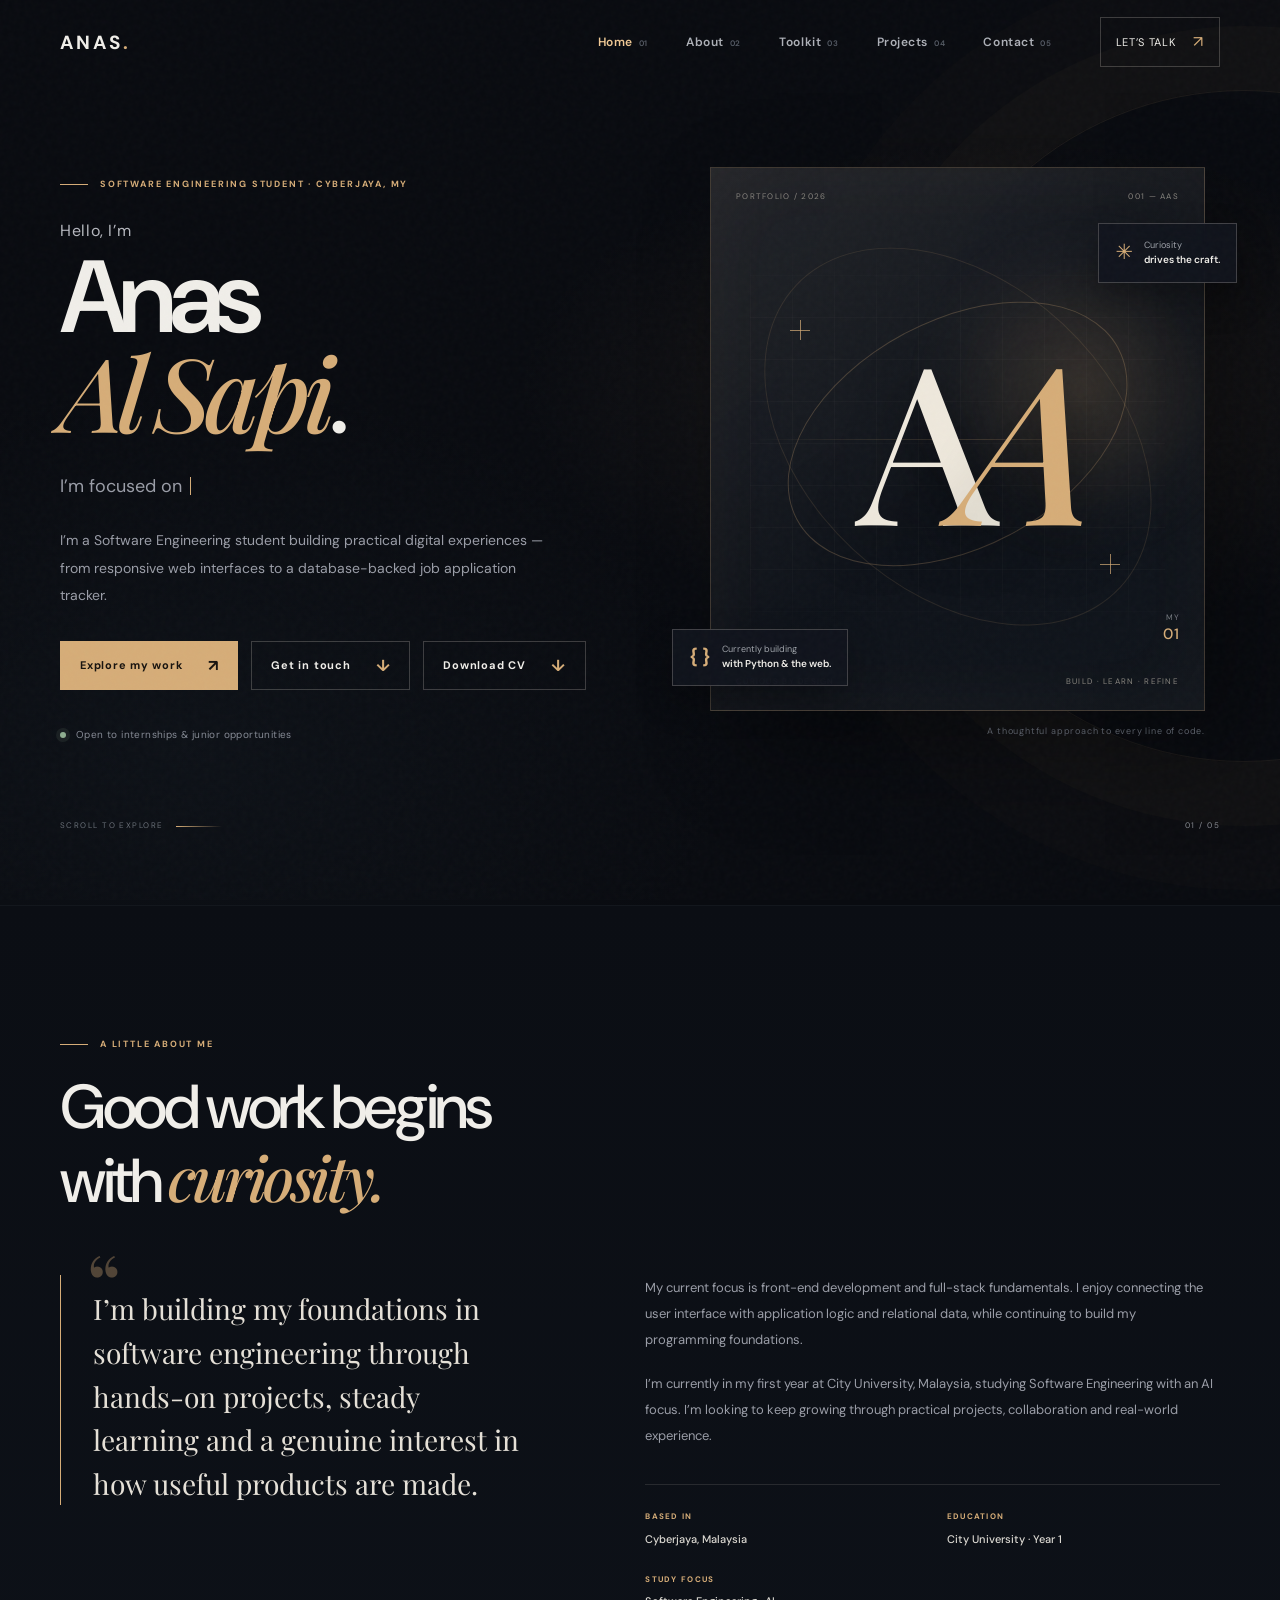
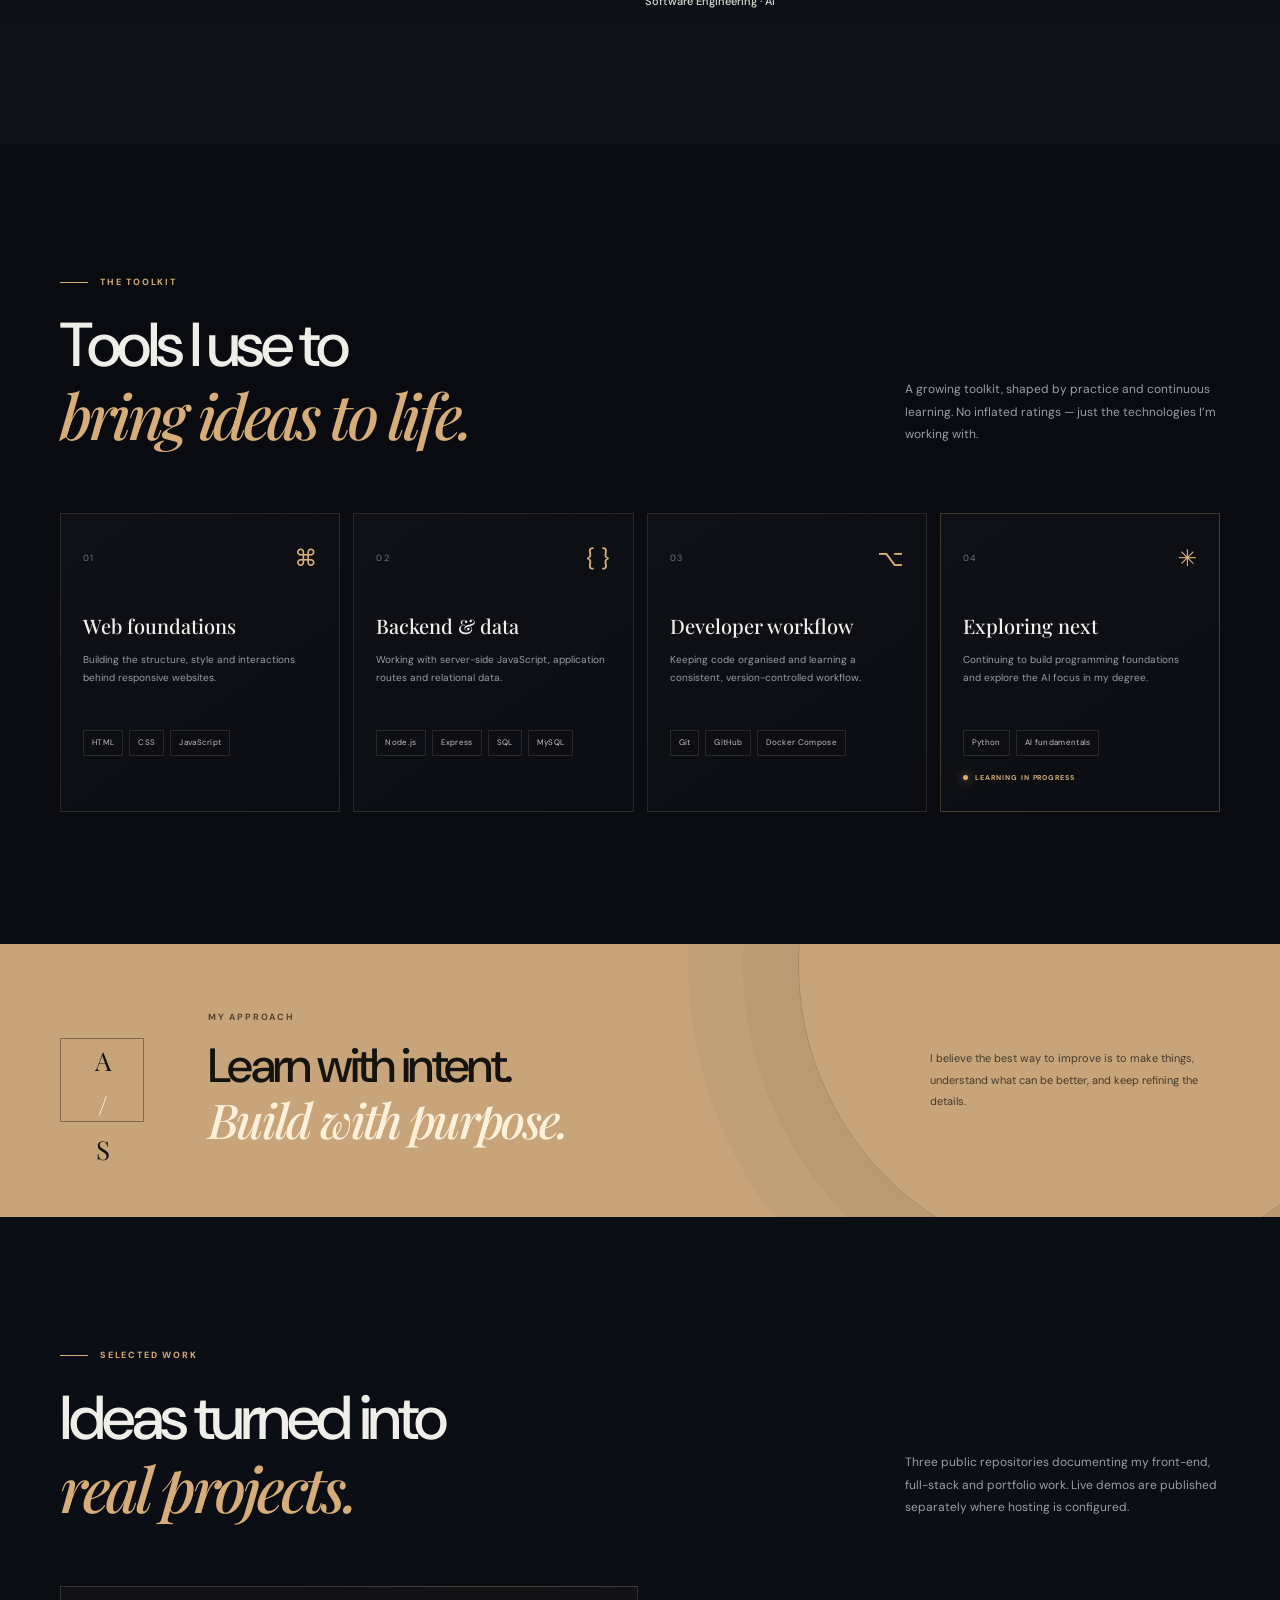
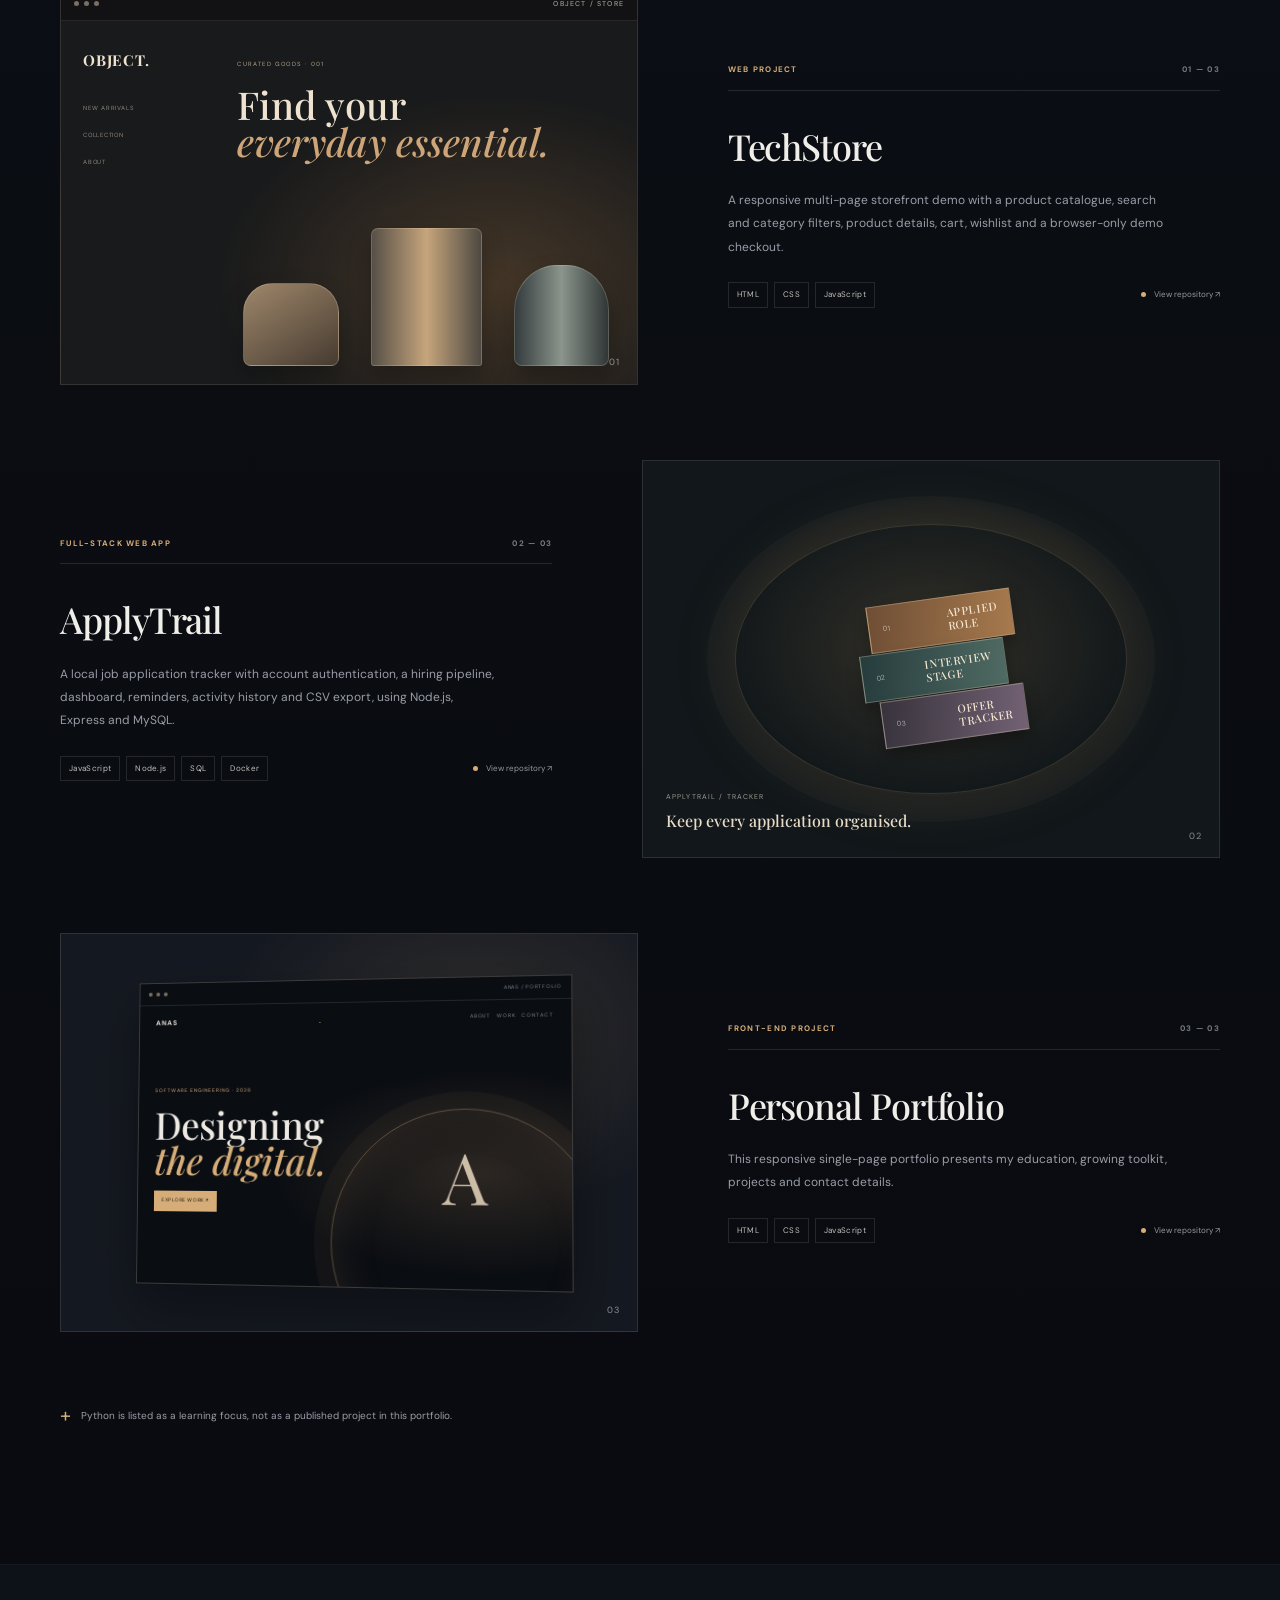
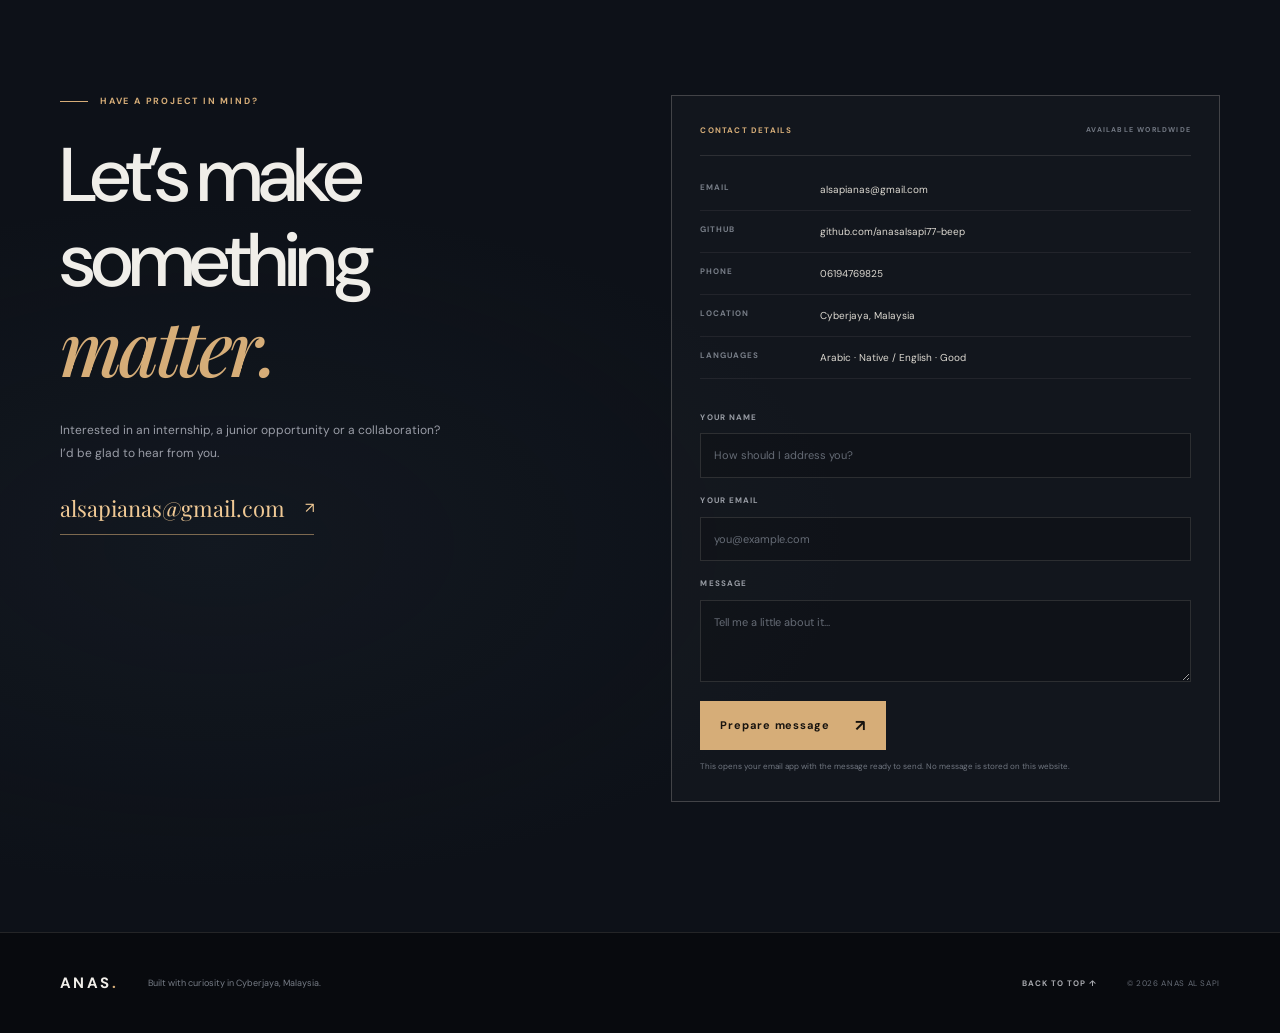
==== index.html @ b3bb49d8 "Move portfolio to root, add CV and link published projects" ====
<!DOCTYPE html>
<html lang="en">
<head>
  <meta charset="UTF-8">
  <meta name="viewport" content="width=device-width, initial-scale=1.0">
  <meta name="theme-color" content="#090b10">
  <meta name="description" content="Anas Al Sapi — Software Engineering student in Malaysia, building responsive web interfaces and full-stack practice projects.">
  <meta property="og:title" content="Anas Al Sapi — Software Engineering Student">
  <meta property="og:description" content="A practical portfolio of web and full-stack projects by Anas Al Sapi.">
  <meta property="og:type" content="website">
  <title>Anas Al Sapi — Software Engineering Student</title>
  <link rel="icon" type="image/svg+xml" href="assets/favicon.svg">
  <link rel="preconnect" href="https://fonts.googleapis.com">
  <link rel="preconnect" href="https://fonts.gstatic.com" crossorigin>
  <link href="https://fonts.googleapis.com/css2?family=DM+Sans:wght@400;500;600;700&family=Playfair+Display:ital,wght@0,500;0,600;0,700;1,500;1,600&display=swap" rel="stylesheet">
  <link rel="stylesheet" href="style.css">
  <link rel="stylesheet" href="responsive.css">
  <link rel="stylesheet" href="animations.css">
  <script src="main.js" defer></script>
</head>
<body>
  <a class="skip-link" href="#main">Skip to content</a>
  <div class="noise" aria-hidden="true"></div>
  <div class="scroll-progress" id="scroll-progress" aria-hidden="true"></div>

  <header class="site-header" id="header">
    <nav class="nav container" aria-label="Main navigation">
      <a class="brand" href="#home" aria-label="Anas Al Sapi home">ANAS<span>.</span></a>
      <button class="menu-toggle" id="menu-toggle" type="button" aria-label="Open navigation" aria-expanded="false" aria-controls="nav-menu">
        <span></span><span></span>
      </button>
      <div class="nav-menu" id="nav-menu">
        <a class="nav-link active" href="#home">Home <small>01</small></a>
        <a class="nav-link" href="#about">About <small>02</small></a>
        <a class="nav-link" href="#skills">Toolkit <small>03</small></a>
        <a class="nav-link" href="#projects">Projects <small>04</small></a>
        <a class="nav-link" href="#contact">Contact <small>05</small></a>
        <a class="nav-contact" href="mailto:alsapianas@gmail.com">Let’s talk <span aria-hidden="true">↗</span></a>
      </div>
    </nav>
  </header>

  <main id="main">
    <section class="hero section-shell" id="home">
      <div class="container hero-grid">
        <div class="hero-copy" data-reveal>
          <p class="eyebrow"><span class="eyebrow-line"></span> SOFTWARE ENGINEERING STUDENT · CYBERJAYA, MY</p>
          <p class="hero-intro">Hello, I’m</p>
          <h1>Anas<br><span class="name-accent">Al Sapi<span class="name-period">.</span></span></h1>
          <div class="hero-role"><span class="role-prefix">I’m focused on</span> <span id="typing-text">web development</span><span class="typing-caret" aria-hidden="true"></span></div>
          <p class="hero-description">I’m a Software Engineering student building practical digital experiences — from responsive web interfaces to a database-backed job application tracker.</p>
          <div class="hero-actions">
            <a class="button button-primary" href="#projects">Explore my work <span aria-hidden="true">↗</span></a>
            <a class="button button-quiet" href="#contact">Get in touch <span aria-hidden="true">↓</span></a>
            <a class="button button-quiet" href="Anas_Al_Sapi_CV.pdf" download>Download CV <span aria-hidden="true">↓</span></a>
          </div>
          <div class="hero-meta">
            <span class="meta-dot"></span>
            <span>Open to internships & junior opportunities</span>
          </div>
        </div>

        <div class="hero-art-wrap" data-reveal data-delay="150">
          <div class="hero-art" aria-label="Abstract monogram artwork representing Anas Al Sapi">
            <div class="art-topline"><span>PORTFOLIO / 2026</span><span>001 — AAS</span></div>
            <div class="art-grid" aria-hidden="true"></div>
            <div class="orbit orbit-one" aria-hidden="true"></div>
            <div class="orbit orbit-two" aria-hidden="true"></div>
            <div class="art-monogram">A<span>A</span></div>
            <div class="art-crosshair crosshair-one" aria-hidden="true"></div>
            <div class="art-crosshair crosshair-two" aria-hidden="true"></div>
            <div class="art-bottomline"><span>CURIOUS BY DESIGN</span><span>BUILD · LEARN · REFINE</span></div>
            <div class="art-index">MY<br><b>01</b></div>
          </div>
          <div class="floating-note note-top"><span class="note-symbol">✳</span><span>Curiosity<br><b>drives the craft.</b></span></div>
          <div class="floating-note note-bottom"><span class="note-code">{ }</span><span>Currently building<br><b>with Python & the web.</b></span></div>
          <p class="art-caption">A thoughtful approach to every line of code.</p>
        </div>
      </div>
      <div class="hero-bottom container"><span>SCROLL TO EXPLORE</span><span class="scroll-line"></span><span>01 / 05</span></div>
    </section>

    <section class="about section-shell" id="about">
      <div class="container section-container">
        <div class="section-heading" data-reveal>
          <p class="eyebrow"><span class="eyebrow-line"></span> A LITTLE ABOUT ME</p>
          <h2>Good work begins<br>with <em>curiosity.</em></h2>
        </div>
        <div class="about-grid">
          <div class="about-lead" data-reveal>
            <span class="large-quote" aria-hidden="true">“</span>
            <p>I’m building my foundations in software engineering through hands-on projects, steady learning and a genuine interest in how useful products are made.</p>
          </div>
          <div class="about-details" data-reveal data-delay="100">
            <p class="body-copy">My current focus is front-end development and full-stack fundamentals. I enjoy connecting the user interface with application logic and relational data, while continuing to build my programming foundations.</p>
            <p class="body-copy">I’m currently in my first year at City University, Malaysia, studying Software Engineering with an AI focus. I’m looking to keep growing through practical projects, collaboration and real-world experience.</p>
            <div class="about-facts">
              <div class="fact"><span class="fact-label">BASED IN</span><strong>Cyberjaya, Malaysia</strong></div>
              <div class="fact"><span class="fact-label">EDUCATION</span><strong>City University · Year 1</strong></div>
              <div class="fact"><span class="fact-label">STUDY FOCUS</span><strong>Software Engineering · AI</strong></div>
            </div>
          </div>
        </div>
      </div>
    </section>

    <section class="toolkit section-shell" id="skills">
      <div class="container section-container">
        <div class="section-heading heading-row" data-reveal>
          <div>
            <p class="eyebrow"><span class="eyebrow-line"></span> THE TOOLKIT</p>
            <h2>Tools I use to<br><em>bring ideas to life.</em></h2>
          </div>
          <p class="heading-aside">A growing toolkit, shaped by practice and continuous learning. No inflated ratings — just the technologies I’m working with.</p>
        </div>
        <div class="toolkit-grid">
          <article class="tool-card" data-reveal>
            <div class="tool-card-head"><span class="tool-number">01</span><span class="tool-icon">⌘</span></div>
            <h3>Web foundations</h3>
            <p>Building the structure, style and interactions behind responsive websites.</p>
            <div class="tag-list"><span>HTML</span><span>CSS</span><span>JavaScript</span></div>
          </article>
          <article class="tool-card" data-reveal data-delay="80">
            <div class="tool-card-head"><span class="tool-number">02</span><span class="tool-icon">{ }</span></div>
            <h3>Backend &amp; data</h3>
            <p>Working with server-side JavaScript, application routes and relational data.</p>
            <div class="tag-list"><span>Node.js</span><span>Express</span><span>SQL</span><span>MySQL</span></div>
          </article>
          <article class="tool-card" data-reveal data-delay="160">
            <div class="tool-card-head"><span class="tool-number">03</span><span class="tool-icon">⌥</span></div>
            <h3>Developer workflow</h3>
            <p>Keeping code organised and learning a consistent, version-controlled workflow.</p>
            <div class="tag-list"><span>Git</span><span>GitHub</span><span>Docker Compose</span></div>
          </article>
          <article class="tool-card tool-card-highlight" data-reveal data-delay="240">
            <div class="tool-card-head"><span class="tool-number">04</span><span class="tool-icon">✳</span></div>
            <h3>Exploring next</h3>
            <p>Continuing to build programming foundations and explore the AI focus in my degree.</p>
            <div class="tag-list"><span>Python</span><span>AI fundamentals</span></div>
            <span class="learning-label"><i></i> LEARNING IN PROGRESS</span>
          </article>
        </div>
      </div>
    </section>

    <section class="approach section-shell">
      <div class="container approach-inner" data-reveal>
        <div class="approach-mark">A<span>/</span>S</div>
        <div class="approach-copy">
          <p class="eyebrow">MY APPROACH</p>
          <h2>Learn with intent.<br><em>Build with purpose.</em></h2>
        </div>
        <p class="approach-note">I believe the best way to improve is to make things, understand what can be better, and keep refining the details.</p>
      </div>
    </section>

    <section class="projects section-shell" id="projects">
      <div class="container section-container">
        <div class="section-heading heading-row" data-reveal>
          <div>
            <p class="eyebrow"><span class="eyebrow-line"></span> SELECTED WORK</p>
            <h2>Ideas turned into<br><em>real projects.</em></h2>
          </div>
          <p class="heading-aside">Three public repositories documenting my front-end, full-stack and portfolio work. Live demos are published separately where hosting is configured.</p>
        </div>

        <div class="projects-list">
          <article class="project-card" data-reveal>
            <div class="project-visual visual-store">
              <div class="visual-window-bar"><span></span><span></span><span></span><b>OBJECT / STORE</b></div>
              <div class="store-layout">
                <div class="store-side"><b>OBJECT.</b><span>NEW ARRIVALS</span><span>COLLECTION</span><span>ABOUT</span></div>
                <div class="store-main"><small>CURATED GOODS · 001</small><strong>Find your<br><i>everyday essential.</i></strong><div class="store-products"><span class="product-shape shape-one"></span><span class="product-shape shape-two"></span><span class="product-shape shape-three"></span></div></div>
              </div>
              <span class="visual-index">01</span>
            </div>
            <div class="project-info">
              <div class="project-topline"><span>WEB PROJECT</span><span>01 — 03</span></div>
              <h3>TechStore</h3>
              <p>A responsive multi-page storefront demo with a product catalogue, search and category filters, product details, cart, wishlist and a browser-only demo checkout.</p>
              <div class="project-bottom"><div class="tag-list"><span>HTML</span><span>CSS</span><span>JavaScript</span></div><a class="project-status" href="https://github.com/anasalsapi77-beep/TechStore" target="_blank" rel="noopener noreferrer"><i></i> View repository ↗</a></div>
            </div>
          </article>

          <article class="project-card project-reverse" data-reveal>
            <div class="project-visual visual-library">
              <div class="library-glow"></div>
              <div class="book-stack"><div class="book book-one"><span>01</span><b>APPLIED<br>ROLE</b></div><div class="book book-two"><span>02</span><b>INTERVIEW<br>STAGE</b></div><div class="book book-three"><span>03</span><b>OFFER<br>TRACKER</b></div></div>
              <div class="library-caption"><span>APPLYTRAIL / TRACKER</span><b>Keep every application organised.</b></div>
              <span class="visual-index">02</span>
            </div>
            <div class="project-info">
              <div class="project-topline"><span>FULL-STACK WEB APP</span><span>02 — 03</span></div>
              <h3>ApplyTrail</h3>
              <p>A local job application tracker with account authentication, a hiring pipeline, dashboard, reminders, activity history and CSV export, using Node.js, Express and MySQL.</p>
              <div class="project-bottom"><div class="tag-list"><span>JavaScript</span><span>Node.js</span><span>SQL</span><span>Docker</span></div><a class="project-status" href="https://github.com/anasalsapi77-beep/ApplyTrail-Complete" target="_blank" rel="noopener noreferrer"><i></i> View repository ↗</a></div>
            </div>
          </article>

          <article class="project-card" data-reveal>
            <div class="project-visual visual-portfolio">
              <div class="portfolio-browser"><div class="browser-head"><span></span><span></span><span></span><small>ANAS / PORTFOLIO</small></div><div class="browser-content"><div class="browser-menu">ANAS<span>.</span><i>ABOUT&nbsp;&nbsp; WORK&nbsp;&nbsp; CONTACT</i></div><div class="browser-hero"><small>SOFTWARE ENGINEERING · 2026</small><b>Designing<br><em>the digital.</em></b><span class="browser-button">EXPLORE WORK ↗</span></div><div class="browser-orb">A<span>.</span></div></div></div>
              <span class="visual-index">03</span>
            </div>
            <div class="project-info">
              <div class="project-topline"><span>FRONT-END PROJECT</span><span>03 — 03</span></div>
              <h3>Personal Portfolio</h3>
              <p>This responsive single-page portfolio presents my education, growing toolkit, projects and contact details.</p>
              <div class="project-bottom"><div class="tag-list"><span>HTML</span><span>CSS</span><span>JavaScript</span></div><a class="project-status" href="https://github.com/anasalsapi77-beep/Anas_Portfolio" target="_blank" rel="noopener noreferrer"><i></i> View repository ↗</a></div>
            </div>
          </article>
        </div>
        <p class="projects-footnote"><span>+</span> Python is listed as a learning focus, not as a published project in this portfolio.</p>
      </div>
    </section>

    <section class="contact section-shell" id="contact">
      <div class="container contact-container">
        <div class="contact-heading" data-reveal>
          <p class="eyebrow"><span class="eyebrow-line"></span> HAVE A PROJECT IN MIND?</p>
          <h2>Let’s make<br>something <em>matter.</em></h2>
          <p class="contact-intro">Interested in an internship, a junior opportunity or a collaboration? I’d be glad to hear from you.</p>
          <a class="email-link" href="mailto:alsapianas@gmail.com">alsapianas@gmail.com <span aria-hidden="true">↗</span></a>
        </div>
        <div class="contact-panel" data-reveal data-delay="120">
          <div class="contact-panel-top"><span>CONTACT DETAILS</span><span>AVAILABLE WORLDWIDE</span></div>
          <div class="contact-row"><span class="contact-label">EMAIL</span><a href="mailto:alsapianas@gmail.com">alsapianas@gmail.com</a></div>
          <div class="contact-row"><span class="contact-label">GITHUB</span><a href="https://github.com/anasalsapi77-beep" target="_blank" rel="noopener noreferrer">github.com/anasalsapi77-beep</a></div>
          <div class="contact-row"><span class="contact-label">PHONE</span><a href="tel:06194769825">06194769825</a></div>
          <div class="contact-row"><span class="contact-label">LOCATION</span><span>Cyberjaya, Malaysia</span></div>
          <div class="contact-row"><span class="contact-label">LANGUAGES</span><span>Arabic · Native / English · Good</span></div>
          <form class="contact-form" id="contact-form">
            <label for="sender-name">YOUR NAME</label>
            <input id="sender-name" name="name" type="text" placeholder="How should I address you?" autocomplete="name" required>
            <label for="sender-email">YOUR EMAIL</label>
            <input id="sender-email" name="email" type="email" placeholder="you@example.com" autocomplete="email" required>
            <label for="sender-message">MESSAGE</label>
            <textarea id="sender-message" name="message" rows="3" placeholder="Tell me a little about it..." required></textarea>
            <button class="button button-primary form-submit" type="submit">Prepare message <span aria-hidden="true">↗</span></button>
            <p class="form-note" id="form-note">This opens your email app with the message ready to send. No message is stored on this website.</p>
          </form>
        </div>
      </div>
    </section>
  </main>

  <footer class="site-footer">
    <div class="container footer-inner">
      <a class="brand footer-brand" href="#home">ANAS<span>.</span></a>
      <p>Built with curiosity in Cyberjaya, Malaysia.</p>
      <a class="back-top" href="#home">BACK TO TOP ↑</a>
      <span class="copyright">© <span id="current-year">2026</span> ANAS AL SAPI</span>
    </div>
  </footer>
</body>
</html>
---- style.css ----
:root {
  color-scheme: dark;
  --bg: #090b10;
  --bg-soft: #0e1118;
  --panel: #11151d;
  --panel-2: #151a23;
  --text: #f0eee9;
  --muted: #9a9da7;
  --muted-2: #6f7581;
  --line: rgba(235, 229, 216, .12);
  --line-strong: rgba(235, 229, 216, .22);
  --accent: #d6ad78;
  --accent-bright: #f0c995;
  --accent-soft: rgba(214, 173, 120, .12);
  --serif: "Playfair Display", Georgia, serif;
  --sans: "DM Sans", Inter, ui-sans-serif, system-ui, -apple-system, BlinkMacSystemFont, "Segoe UI", sans-serif;
  --container: 1160px;
}

* { box-sizing: border-box; }
html { scroll-behavior: smooth; scroll-padding-top: 92px; }
body { margin: 0; background: var(--bg); color: var(--text); font-family: var(--sans); font-size: 15px; line-height: 1.7; overflow-x: hidden; }
body.menu-open { overflow: hidden; }
a { color: inherit; text-decoration: none; }
button, input, textarea { font: inherit; }
button, a { -webkit-tap-highlight-color: transparent; }
::selection { color: var(--bg); background: var(--accent); }
.container { width: min(var(--container), calc(100% - 64px)); margin-inline: auto; }
.section-shell { position: relative; isolation: isolate; }
.section-container { padding-block: 132px; }
.skip-link { position: fixed; top: 12px; left: 12px; z-index: 2000; padding: 10px 14px; background: var(--accent); color: #111; transform: translateY(-160%); }
.skip-link:focus { transform: translateY(0); }
.noise { position: fixed; inset: 0; z-index: 1000; pointer-events: none; opacity: .035; background-image: url("data:image/svg+xml,%3Csvg viewBox='0 0 180 180' xmlns='http://www.w3.org/2000/svg'%3E%3Cfilter id='n'%3E%3CfeTurbulence type='fractalNoise' baseFrequency='.92' numOctaves='3' stitchTiles='stitch'/%3E%3C/filter%3E%3Crect width='100%25' height='100%25' filter='url(%23n)' opacity='.7'/%3E%3C/svg%3E"); }
.scroll-progress { position: fixed; top: 0; left: 0; z-index: 1200; width: 0; height: 2px; background: linear-gradient(90deg, var(--accent), #f0d4a8); box-shadow: 0 0 12px rgba(214,173,120,.5); }

/* Header */
.site-header { position: fixed; top: 0; left: 0; z-index: 100; width: 100%; border-bottom: 1px solid transparent; transition: background .35s ease, border-color .35s ease, box-shadow .35s ease; }
.site-header.scrolled { background: rgba(9,11,16,.86); border-color: var(--line); backdrop-filter: blur(18px); -webkit-backdrop-filter: blur(18px); box-shadow: 0 12px 40px rgba(0,0,0,.18); }
.nav { min-height: 84px; display: flex; align-items: center; justify-content: space-between; }
.brand { font-size: 19px; letter-spacing: .16em; font-weight: 700; line-height: 1; }
.brand span { color: var(--accent); }
.nav-menu { display: flex; align-items: center; gap: clamp(20px, 3vw, 42px); }
.nav-link { display: inline-flex; align-items: baseline; gap: 6px; color: #aeb1b8; font-size: 12px; font-weight: 600; letter-spacing: .045em; transition: color .25s ease; }
.nav-link small { color: #555b65; font-size: 8px; }
.nav-link:hover, .nav-link.active { color: var(--accent-bright); }
.nav-contact { display: inline-flex; align-items: center; gap: 18px; margin-left: 10px; padding: 10px 15px; border: 1px solid var(--line-strong); color: var(--text); font-size: 11px; letter-spacing: .06em; text-transform: uppercase; transition: background .25s ease, border-color .25s ease; }
.nav-contact span { color: var(--accent); font-size: 16px; }
.nav-contact:hover { border-color: var(--accent); background: var(--accent-soft); }
.menu-toggle { display: none; }

/* Hero */
.hero { min-height: 830px; min-height: min(920px, 100svh); display: flex; flex-direction: column; justify-content: center; padding: 142px 0 72px; overflow: hidden; background: radial-gradient(ellipse at 78% 43%, rgba(117,91,63,.16), transparent 34%), radial-gradient(ellipse at 15% 83%, rgba(46,64,78,.12), transparent 35%); }
.hero::before { content: ""; position: absolute; width: 670px; height: 670px; right: -300px; top: 90px; border: 1px solid rgba(214,173,120,.09); border-radius: 50%; box-shadow: 0 0 0 64px rgba(214,173,120,.018), 0 0 0 128px rgba(214,173,120,.012); z-index: -1; }
.hero-grid { display: grid; grid-template-columns: 1.03fr .97fr; align-items: center; gap: clamp(40px, 7vw, 100px); }
.hero-copy { position: relative; z-index: 2; padding-top: 12px; }
.eyebrow { display: flex; align-items: center; gap: 12px; margin: 0 0 25px; color: var(--accent); font-size: 9px; font-weight: 700; letter-spacing: .2em; line-height: 1.5; }
.eyebrow-line { width: 28px; height: 1px; background: var(--accent); display: inline-block; }
.hero-intro { color: #b6b8bf; margin: 0 0 7px; font-size: 16px; letter-spacing: .04em; }
.hero h1 { margin: 0; font-size: clamp(68px, 8vw, 112px); font-weight: 600; letter-spacing: -.075em; line-height: .91; }
.name-accent { color: var(--accent); font-family: var(--serif); font-style: italic; font-weight: 500; letter-spacing: -.07em; }
.name-period { color: var(--text); font-family: var(--sans); font-style: normal; }
.hero-role { min-height: 35px; margin-top: 26px; color: var(--text); font-size: clamp(15px, 1.5vw, 18px); font-weight: 500; }
.role-prefix { color: var(--muted); font-weight: 400; }
#typing-text { color: var(--accent-bright); }
.typing-caret { display: inline-block; width: 1px; height: 18px; margin-left: 3px; vertical-align: -3px; background: var(--accent); animation: caretBlink .85s steps(2, start) infinite; }
.hero-description { max-width: 500px; margin: 21px 0 0; color: var(--muted); font-size: 14px; line-height: 1.95; }
.hero-actions { display: flex; flex-wrap: wrap; align-items: center; gap: 13px; margin-top: 32px; }
.button { min-height: 49px; display: inline-flex; justify-content: center; align-items: center; gap: 25px; padding: 0 19px; border: 1px solid transparent; cursor: pointer; font-size: 11px; font-weight: 700; letter-spacing: .07em; transition: transform .25s ease, background .25s ease, border-color .25s ease, color .25s ease; }
.button:hover { transform: translateY(-3px); }
.button span { font-size: 16px; }
.button-primary { background: var(--accent); color: #17130f; }
.button-primary:hover { background: var(--accent-bright); box-shadow: 0 10px 35px rgba(214,173,120,.16); }
.button-quiet { border-color: var(--line-strong); color: var(--text); }
.button-quiet span { color: var(--accent); }
.button-quiet:hover { border-color: var(--accent); background: var(--accent-soft); }
.hero-meta { display: flex; align-items: center; gap: 10px; margin-top: 36px; color: #868b95; font-size: 10px; letter-spacing: .04em; }
.meta-dot, .project-status i { width: 6px; height: 6px; flex: 0 0 6px; border-radius: 50%; background: #8fae91; box-shadow: 0 0 0 4px rgba(143,174,145,.1); }
.hero-art-wrap { position: relative; max-width: 510px; width: 100%; margin-left: auto; padding: 25px 15px 28px 0; }
.hero-art { position: relative; aspect-ratio: .91; overflow: hidden; border: 1px solid rgba(214,173,120,.23); background: linear-gradient(145deg, rgba(35,37,41,.96), rgba(15,19,26,.98) 58%, #10151c); box-shadow: 35px 35px 90px rgba(0,0,0,.36), inset 0 0 80px rgba(214,173,120,.035); }
.hero-art::before { content: ""; position: absolute; width: 70%; aspect-ratio: 1; right: -10%; top: 9%; border-radius: 50%; background: radial-gradient(circle, rgba(214,173,120,.19), rgba(214,173,120,.025) 52%, transparent 72%); filter: blur(4px); }
.hero-art::after { content: ""; position: absolute; left: 8%; right: 8%; top: 50%; height: 1px; background: linear-gradient(90deg, transparent, rgba(214,173,120,.22), transparent); }
.art-topline, .art-bottomline { position: absolute; z-index: 4; left: 25px; right: 25px; display: flex; justify-content: space-between; color: #87847e; font-size: 8px; letter-spacing: .16em; }
.art-topline { top: 22px; }
.art-bottomline { bottom: 21px; }
.art-grid { position: absolute; inset: 12% 8%; opacity: .17; background-image: linear-gradient(rgba(232,220,202,.15) 1px, transparent 1px), linear-gradient(90deg, rgba(232,220,202,.15) 1px, transparent 1px); background-size: 42px 42px; mask-image: linear-gradient(180deg, transparent, #000 20%, #000 82%, transparent); }
.orbit { position: absolute; z-index: 1; border: 1px solid rgba(214,173,120,.25); border-radius: 50%; transform: rotate(-28deg); }
.orbit-one { width: 74%; height: 42%; left: 13%; top: 28%; }
.orbit-two { width: 90%; height: 57%; left: 5%; top: 21%; transform: rotate(43deg); border-color: rgba(214,173,120,.13); }
.art-monogram { position: absolute; z-index: 2; top: 50%; left: 50%; transform: translate(-50%, -52%); color: #eee8dc; font-family: var(--serif); font-size: clamp(125px, 18vw, 220px); font-weight: 500; letter-spacing: -.18em; line-height: 1; text-shadow: 0 15px 55px rgba(0,0,0,.45); }
.art-monogram span { color: var(--accent); font-style: italic; }
.art-index { position: absolute; z-index: 5; right: 24px; bottom: 64px; color: #777b82; font-size: 8px; line-height: 1.5; letter-spacing: .1em; text-align: right; }
.art-index b { color: var(--accent); font-size: 15px; font-weight: 500; }
.art-crosshair { position: absolute; z-index: 2; width: 20px; height: 20px; }
.art-crosshair::before, .art-crosshair::after { content: ""; position: absolute; background: var(--accent); opacity: .7; }
.art-crosshair::before { width: 1px; height: 20px; left: 10px; }
.art-crosshair::after { height: 1px; width: 20px; top: 10px; }
.crosshair-one { left: 16%; top: 28%; }.crosshair-two { right: 17%; bottom: 25%; }
.floating-note { position: absolute; z-index: 6; display: flex; align-items: center; gap: 11px; padding: 13px 16px; background: rgba(17,21,29,.9); border: 1px solid var(--line-strong); box-shadow: 0 16px 35px rgba(0,0,0,.28); color: #9fa3aa; font-size: 9px; line-height: 1.5; backdrop-filter: blur(12px); }
.floating-note b { color: var(--text); font-size: 10px; font-weight: 600; }
.note-top { top: 13%; right: -17px; }.note-bottom { left: -38px; bottom: 13%; }
.note-symbol { color: var(--accent); font-size: 21px; }.note-code { color: var(--accent); font-size: 19px; font-weight: 700; }
.art-caption { margin: 13px 0 0; color: var(--muted-2); font-size: 9px; letter-spacing: .09em; text-align: right; }
.hero-bottom { display: flex; align-items: center; gap: 13px; margin-top: auto; padding-top: 52px; color: #686e77; font-size: 8px; letter-spacing: .18em; }
.scroll-line { width: 46px; height: 1px; background: linear-gradient(90deg, var(--accent), transparent); }
.hero-bottom span:last-child { margin-left: auto; color: #8a8d95; }

/* About */
.about { background: linear-gradient(180deg, #0b0e14, #0d1118); border-top: 1px solid rgba(255,255,255,.025); border-bottom: 1px solid rgba(255,255,255,.025); }
.section-heading { margin-bottom: 60px; }
.section-heading .eyebrow { margin-bottom: 21px; }
.section-heading h2, .approach h2, .contact h2 { margin: 0; font-size: clamp(39px, 5vw, 62px); font-weight: 500; letter-spacing: -.055em; line-height: 1.12; }
.section-heading h2 em, .approach h2 em, .contact h2 em { color: var(--accent); font-family: var(--serif); font-weight: 500; }
.about-grid { display: grid; grid-template-columns: .9fr 1.1fr; gap: clamp(50px, 9vw, 135px); align-items: start; }
.about-lead { position: relative; padding: 12px 0 0 32px; border-left: 1px solid var(--accent); }
.large-quote { position: absolute; top: -35px; left: 25px; color: rgba(214,173,120,.35); font-family: var(--serif); font-size: 86px; line-height: 1; }
.about-lead p { position: relative; margin: 0; color: #e5e0d7; font-family: var(--serif); font-size: clamp(22px, 2.2vw, 29px); line-height: 1.55; }
.body-copy { margin: 0 0 18px; color: var(--muted); font-size: 13px; line-height: 2; }
.about-facts { display: grid; grid-template-columns: 1fr 1fr; gap: 24px 28px; margin-top: 35px; padding-top: 25px; border-top: 1px solid var(--line); }
.fact { display: flex; flex-direction: column; gap: 6px; }
.fact-label { color: var(--accent); font-size: 8px; font-weight: 700; letter-spacing: .16em; }
.fact strong { color: #dcd9d2; font-size: 11px; font-weight: 500; }

/* Toolkit */
.toolkit { background: var(--bg); }
.heading-row { display: flex; justify-content: space-between; align-items: end; gap: 50px; }
.heading-row .section-heading { margin-bottom: 0; }
.heading-aside { max-width: 315px; margin: 0 0 7px; color: var(--muted); font-size: 12px; line-height: 1.9; }
.toolkit-grid { display: grid; grid-template-columns: repeat(4, 1fr); gap: 13px; }
.tool-card { position: relative; min-height: 248px; padding: 25px 22px 22px; border: 1px solid var(--line); background: linear-gradient(145deg, rgba(255,255,255,.025), rgba(255,255,255,.006)); transition: transform .35s ease, border-color .35s ease, background .35s ease; }
.tool-card:hover { transform: translateY(-7px); border-color: rgba(214,173,120,.42); background: linear-gradient(145deg, rgba(214,173,120,.07), rgba(255,255,255,.008)); }
.tool-card-highlight { border-color: rgba(214,173,120,.27); }
.tool-card-head { display: flex; align-items: center; justify-content: space-between; margin-bottom: 31px; }
.tool-number { color: #707680; font-size: 9px; letter-spacing: .14em; }
.tool-icon { color: var(--accent); font-size: 23px; }
.tool-card h3 { margin: 0 0 8px; color: var(--text); font-family: var(--serif); font-size: 20px; font-weight: 500; }
.tool-card p { min-height: 62px; margin: 0; color: var(--muted); font-size: 10px; line-height: 1.8; }
.tag-list { display: flex; flex-wrap: wrap; gap: 6px; margin-top: 17px; }
.tag-list span { padding: 5px 8px; border: 1px solid rgba(235,229,216,.12); color: #c1c0bb; font-size: 8px; letter-spacing: .04em; }
.learning-label { display: inline-flex; align-items: center; gap: 7px; margin-top: 16px; color: var(--accent); font-size: 7px; font-weight: 700; letter-spacing: .14em; }
.learning-label i { width: 5px; height: 5px; border-radius: 50%; background: var(--accent); box-shadow: 0 0 10px var(--accent); }

/* Approach */
.approach { padding: 67px 0; overflow: hidden; background: #c7a47a; color: #15130f; }
.approach::before { content: ""; position: absolute; right: -120px; top: -280px; width: 600px; height: 600px; border: 1px solid rgba(25,20,15,.18); border-radius: 50%; box-shadow: 0 0 0 55px rgba(25,20,15,.035), 0 0 0 110px rgba(25,20,15,.025); }
.approach-inner { position: relative; display: grid; grid-template-columns: 100px 1fr 290px; align-items: center; gap: 48px; }
.approach-mark { width: 84px; height: 84px; display: grid; place-items: center; border: 1px solid rgba(20,17,13,.4); font-family: var(--serif); font-size: 26px; letter-spacing: -.1em; }
.approach-mark span { color: #fff0d7; }
.approach .eyebrow { margin-bottom: 15px; color: rgba(20,17,13,.65); }
.approach h2 { font-size: clamp(33px, 4vw, 48px); }
.approach h2 em { color: #fff1d9; }
.approach-note { max-width: 280px; margin: 0; color: rgba(20,17,13,.72); font-size: 11px; line-height: 1.95; }

/* Projects */
.projects { background: linear-gradient(180deg, #0b0e14, #090b10); }
.projects-list { display: flex; flex-direction: column; gap: 75px; }
.project-card { display: grid; grid-template-columns: 1.08fr .92fr; gap: clamp(35px, 7vw, 90px); align-items: center; }
.project-reverse { grid-template-columns: .92fr 1.08fr; }
.project-reverse .project-visual { order: 2; }.project-reverse .project-info { order: 1; }
.project-visual { position: relative; min-height: 340px; aspect-ratio: 1.45; overflow: hidden; border: 1px solid var(--line); background: #161a21; }
.visual-index { position: absolute; right: 17px; bottom: 13px; color: rgba(240,238,233,.55); font-size: 9px; letter-spacing: .12em; }
.visual-store { background: radial-gradient(ellipse at 75% 75%, rgba(181,128,72,.28), transparent 45%), #191a1b; }
.visual-window-bar { position: absolute; z-index: 2; top: 0; left: 0; right: 0; height: 34px; display: flex; align-items: center; gap: 5px; padding: 0 13px; border-bottom: 1px solid rgba(255,255,255,.09); background: rgba(8,9,11,.42); }
.visual-window-bar > span, .browser-head > span { width: 5px; height: 5px; border-radius: 50%; background: #796f63; }
.visual-window-bar b { margin-left: auto; color: #a69b8c; font-size: 7px; letter-spacing: .17em; font-weight: 500; }
.store-layout { position: absolute; inset: 34px 0 0; display: grid; grid-template-columns: .55fr 1.45fr; }
.store-side { display: flex; flex-direction: column; gap: 17px; padding: 27px 0 0 22px; color: rgba(235,225,211,.55); font-size: 6px; letter-spacing: .13em; }
.store-side b { margin-bottom: 12px; color: #eee1ce; font-family: var(--serif); font-size: 15px; letter-spacing: .05em; }
.store-main { position: relative; padding: 28px 18px 0; overflow: hidden; }
.store-main small { color: #b4a28a; font-size: 6px; letter-spacing: .2em; }
.store-main strong { position: relative; z-index: 2; display: block; margin-top: 11px; color: #eee2d1; font-family: var(--serif); font-size: clamp(24px, 3vw, 42px); font-weight: 500; line-height: .98; }
.store-main strong i { color: #cda578; font-weight: 500; }
.store-products { position: absolute; left: 8px; right: 12px; bottom: 18px; height: 38%; display: flex; align-items: end; justify-content: space-around; }
.product-shape { position: relative; width: 24%; height: 80%; border: 1px solid rgba(255,232,205,.2); background: linear-gradient(145deg, rgba(213,180,140,.7), rgba(74,62,51,.9)); box-shadow: 0 12px 23px rgba(0,0,0,.25); }
.shape-one { height: 60%; border-radius: 30px 30px 8px 8px; }.shape-two { height: 100%; width: 28%; border-radius: 7px 7px 3px 3px; background: linear-gradient(90deg, #575047, #c6a57c, #4e4942); }.shape-three { height: 73%; border-radius: 45% 45% 8px 8px; background: linear-gradient(90deg, #343b3d, #8a958c, #303636); }
.visual-library { display: grid; place-items: center; background: radial-gradient(ellipse at 50% 47%, rgba(181,142,91,.22), transparent 51%), #11171a; }
.library-glow { position: absolute; width: 68%; height: 68%; border: 1px solid rgba(217,177,126,.18); border-radius: 50%; box-shadow: 0 0 0 28px rgba(217,177,126,.035), 0 0 70px rgba(217,177,126,.12); }
.book-stack { position: relative; z-index: 1; width: 190px; height: 180px; transform: rotate(-8deg); }
.book { position: absolute; left: 25px; width: 145px; height: 47px; display: flex; align-items: center; justify-content: space-between; padding: 0 13px; border: 1px solid rgba(245,224,191,.3); box-shadow: 0 9px 15px rgba(0,0,0,.27); color: #f4e6d0; }
.book span { color: rgba(255,255,255,.55); font-size: 7px; }.book b { font-family: var(--serif); font-size: 11px; font-weight: 500; line-height: 1.1; letter-spacing: .06em; }
.book-one { top: 30px; background: linear-gradient(100deg, #6f4e35, #a77a4e); transform: translateX(12px); }.book-two { top: 78px; background: linear-gradient(100deg, #263c3d, #506b63); transform: translateX(-1px); }.book-three { top: 126px; background: linear-gradient(100deg, #37333c, #736274); transform: translateX(13px); }
.library-caption { position: absolute; left: 23px; bottom: 23px; display: flex; flex-direction: column; gap: 4px; color: #9e9b91; font-size: 7px; letter-spacing: .16em; }.library-caption b { color: #e8dbc7; font-family: var(--serif); font-size: 16px; font-weight: 500; letter-spacing: 0; }
.visual-portfolio { display: grid; place-items: center; background: radial-gradient(ellipse at 72% 25%, rgba(192,155,111,.16), transparent 43%), #141820; }
.portfolio-browser { position: relative; width: 76%; height: 78%; border: 1px solid rgba(231,224,211,.22); background: #0a0d12; box-shadow: 0 25px 50px rgba(0,0,0,.35); transform: perspective(900px) rotateY(-7deg) rotateX(2deg); }
.browser-head { height: 23px; display: flex; align-items: center; gap: 4px; padding: 0 9px; border-bottom: 1px solid rgba(255,255,255,.1); }.browser-head > span { width: 4px; height: 4px; }.browser-head small { margin-left: auto; color: #7d8490; font-size: 5px; letter-spacing: .15em; }
.browser-content { position: relative; height: calc(100% - 23px); overflow: hidden; padding: 12px 17px; background: radial-gradient(ellipse at 80% 60%, rgba(191,149,103,.19), transparent 42%); }
.browser-menu { position: relative; z-index: 2; display: flex; justify-content: space-between; color: #e9e3d8; font-size: 7px; font-weight: 700; letter-spacing: .13em; }.browser-menu span { color: var(--accent); }.browser-menu i { color: #838994; font-size: 5px; font-style: normal; font-weight: 400; }
.browser-hero { position: relative; z-index: 2; margin-top: 12%; }.browser-hero small { color: var(--accent); font-size: 5px; letter-spacing: .2em; }.browser-hero b { display: block; margin-top: 6px; color: #eeeae3; font-family: var(--serif); font-size: clamp(24px, 3vw, 39px); font-weight: 500; line-height: .96; }.browser-hero b em { color: var(--accent); font-weight: 500; }.browser-button { display: inline-block; margin-top: 13px; padding: 6px 8px; background: var(--accent); color: #111; font-size: 5px; letter-spacing: .11em; }
.browser-orb { position: absolute; right: -7%; bottom: -31%; width: 61%; aspect-ratio: 1; display: grid; place-items: center; border: 1px solid rgba(214,173,120,.38); border-radius: 50%; color: rgba(233,216,191,.85); font-family: var(--serif); font-size: 70px; box-shadow: inset 0 0 45px rgba(214,173,120,.13), 0 0 0 17px rgba(214,173,120,.045); }.browser-orb span { color: var(--accent); }
.project-info { padding: 22px 0; }
.project-topline { display: flex; justify-content: space-between; gap: 15px; padding-bottom: 13px; border-bottom: 1px solid var(--line); color: var(--accent); font-size: 8px; font-weight: 700; letter-spacing: .16em; }
.project-topline span:last-child { color: #757b85; }
.project-info h3 { margin: 25px 0 12px; color: var(--text); font-family: var(--serif); font-size: clamp(25px, 3vw, 36px); font-weight: 500; letter-spacing: -.03em; }
.project-info p { max-width: 440px; margin: 0; color: var(--muted); font-size: 12px; line-height: 1.95; }
.project-bottom { display: flex; flex-wrap: wrap; justify-content: space-between; align-items: center; gap: 13px; margin-top: 23px; }
.project-bottom .tag-list { margin-top: 0; }.project-status { display: inline-flex; align-items: center; gap: 8px; color: #969aa1; font-size: 8px; white-space: nowrap; }
.project-status i { width: 5px; height: 5px; flex-basis: 5px; background: var(--accent); box-shadow: none; }
.projects-footnote { display: flex; align-items: center; gap: 10px; margin: 66px 0 0; color: var(--muted); font-size: 10px; }.projects-footnote span { color: var(--accent); font-size: 20px; }

/* Contact / Footer */
.contact { padding: 130px 0; background: radial-gradient(ellipse at 17% 60%, rgba(52,66,82,.14), transparent 42%), #0d1118; border-top: 1px solid rgba(255,255,255,.035); }
.contact-container { display: grid; grid-template-columns: .95fr 1.05fr; gap: clamp(55px, 9vw, 125px); align-items: start; }
.contact-heading .eyebrow { margin-bottom: 24px; }.contact h2 { font-size: clamp(48px, 6vw, 76px); }.contact-intro { max-width: 390px; margin: 25px 0 24px; color: var(--muted); font-size: 12px; line-height: 1.95; }
.email-link { display: inline-flex; align-items: center; gap: 20px; padding-bottom: 7px; border-bottom: 1px solid rgba(214,173,120,.55); color: var(--accent-bright); font-family: var(--serif); font-size: clamp(17px, 2vw, 22px); }.email-link span { font-family: var(--sans); font-size: 15px; }
.contact-panel { padding: 28px; border: 1px solid var(--line-strong); background: rgba(255,255,255,.018); }
.contact-panel-top { display: flex; justify-content: space-between; gap: 15px; margin-bottom: 13px; padding-bottom: 17px; border-bottom: 1px solid var(--line); color: var(--accent); font-size: 8px; font-weight: 700; letter-spacing: .15em; }.contact-panel-top span:last-child { color: #737984; font-size: 7px; }
.contact-row { display: grid; grid-template-columns: 105px 1fr; gap: 15px; padding: 12px 0; border-bottom: 1px solid rgba(235,229,216,.07); font-size: 10px; }.contact-label { color: #787e88; font-size: 8px; font-weight: 700; letter-spacing: .12em; }.contact-row a, .contact-row > span:last-child { color: #ddd9d1; }.contact-row a:hover { color: var(--accent); }
.contact-form { display: grid; gap: 9px; margin-top: 25px; }.contact-form label { margin-top: 7px; color: #999da5; font-size: 8px; font-weight: 700; letter-spacing: .13em; }.contact-form input, .contact-form textarea { width: 100%; border: 1px solid rgba(235,229,216,.13); border-radius: 0; outline: none; background: rgba(0,0,0,.17); color: var(--text); padding: 12px 13px; font-size: 11px; resize: vertical; transition: border-color .2s ease, background .2s ease; }.contact-form input::placeholder, .contact-form textarea::placeholder { color: #656b75; }.contact-form input:focus, .contact-form textarea:focus { border-color: rgba(214,173,120,.65); background: rgba(214,173,120,.035); }.form-submit { justify-self: start; margin-top: 10px; }.form-note { margin: 1px 0 0; color: #717781; font-size: 8px; line-height: 1.7; }
.site-footer { background: #080a0e; border-top: 1px solid var(--line); }.footer-inner { min-height: 100px; display: flex; align-items: center; gap: 30px; }.footer-brand { font-size: 15px; }.footer-inner p { margin: 0; color: #777d87; font-size: 9px; }.back-top { margin-left: auto; color: #a6a8ad; font-size: 8px; font-weight: 700; letter-spacing: .12em; }.back-top:hover { color: var(--accent); }.copyright { color: #666c76; font-size: 8px; letter-spacing: .08em; }

@media (max-width: 1050px) {
  .toolkit-grid { grid-template-columns: repeat(2, 1fr); }
  .tool-card { min-height: 225px; }
  .approach-inner { grid-template-columns: 75px 1fr 240px; gap: 30px; }
  .approach-mark { width: 70px; height: 70px; }
  .project-visual { min-height: 290px; }
}


/* Repository links in the project list */
.project-status[href] { text-decoration: none; cursor: pointer; transition: color .2s ease; }
.project-status[href]:hover { color: var(--accent); }
---- responsive.css ----
@media (max-width: 820px) {
  .container { width: min(100% - 44px, 680px); }
  .section-container { padding-block: 100px; }
  .nav { min-height: 74px; }
  .menu-toggle { position: relative; z-index: 120; display: flex; width: 44px; height: 44px; flex-direction: column; justify-content: center; align-items: center; gap: 6px; border: 1px solid var(--line-strong); background: transparent; cursor: pointer; }
  .menu-toggle span { width: 17px; height: 1px; background: var(--text); transition: transform .25s ease; }
  .menu-toggle[aria-expanded="true"] span:first-child { transform: translateY(3.5px) rotate(45deg); }
  .menu-toggle[aria-expanded="true"] span:last-child { transform: translateY(-3.5px) rotate(-45deg); }
  .nav-menu { position: fixed; top: 0; right: 0; z-index: 110; width: min(360px, 86vw); height: 100svh; display: flex; flex-direction: column; align-items: stretch; justify-content: center; gap: 0; padding: 85px 35px 35px; background: rgba(10,13,19,.98); border-left: 1px solid var(--line); box-shadow: -25px 0 70px rgba(0,0,0,.35); transform: translateX(105%); visibility: hidden; transition: transform .35s ease, visibility .35s ease; }
  .nav-menu.open { transform: translateX(0); visibility: visible; }
  .nav-link { display: flex; justify-content: space-between; padding: 17px 0; border-bottom: 1px solid var(--line); font-size: 14px; }
  .nav-link small { font-size: 9px; }
  .nav-contact { justify-content: space-between; margin: 28px 0 0; padding: 14px 16px; }
  .hero { min-height: unset; padding: 135px 0 42px; }
  .hero-grid { grid-template-columns: 1fr; gap: 55px; }
  .hero-copy { max-width: 600px; }
  .hero h1 { font-size: clamp(68px, 13vw, 100px); }
  .hero-art-wrap { width: min(100%, 480px); margin: 0 auto; }
  .hero-art { aspect-ratio: 1.05; }
  .hero-bottom { padding-top: 45px; }
  .about-grid { grid-template-columns: 1fr; gap: 42px; }
  .about-lead { max-width: 560px; }
  .heading-row { align-items: start; flex-direction: column; gap: 23px; }
  .heading-aside { max-width: 520px; }
  .approach-inner { grid-template-columns: 70px 1fr; gap: 25px; }
  .approach-note { grid-column: 2; max-width: 430px; margin-top: -6px; }
  .project-card, .project-reverse { grid-template-columns: 1fr; gap: 24px; }
  .project-reverse .project-visual, .project-reverse .project-info { order: initial; }
  .project-visual { min-height: 350px; aspect-ratio: 1.5; }
  .project-info { padding: 0; }
  .projects-list { gap: 62px; }
  .contact-container { grid-template-columns: 1fr; gap: 48px; }
}

@media (max-width: 560px) {
  .container { width: calc(100% - 38px); }
  .section-container { padding-block: 82px; }
  .nav { min-height: 68px; }
  .hero { padding-top: 116px; }
  .eyebrow { font-size: 8px; letter-spacing: .16em; }
  .hero h1 { font-size: clamp(60px, 17vw, 83px); }
  .hero-role { font-size: 14px; }
  .hero-description { font-size: 12px; }
  .hero-actions { gap: 9px; }
  .button { min-height: 46px; padding-inline: 14px; gap: 15px; font-size: 9px; }
  .hero-art-wrap { padding-right: 0; }
  .hero-art { aspect-ratio: .98; }
  .art-topline, .art-bottomline { left: 15px; right: 15px; font-size: 6px; }
  .art-monogram { font-size: clamp(115px, 36vw, 175px); }
  .note-top { right: -5px; top: 10%; }.note-bottom { left: -5px; bottom: 11%; }
  .floating-note { padding: 9px 11px; font-size: 7px; }.floating-note b { font-size: 8px; }
  .art-caption { font-size: 7px; }
  .hero-bottom { font-size: 7px; }
  .section-heading { margin-bottom: 42px; }
  .section-heading h2, .approach h2 { font-size: clamp(37px, 10vw, 50px); }
  .about-lead { padding-left: 23px; }.about-lead p { font-size: 22px; }.large-quote { left: 18px; }
  .body-copy { font-size: 11px; }
  .about-facts { grid-template-columns: 1fr; gap: 17px; }
  .toolkit-grid { grid-template-columns: 1fr 1fr; gap: 9px; }
  .tool-card { min-height: 220px; padding: 18px 14px; }.tool-card-head { margin-bottom: 22px; }.tool-card h3 { font-size: 17px; }.tool-card p { min-height: 82px; font-size: 9px; }.tag-list { gap: 5px; }.tag-list span { padding: 4px 6px; font-size: 7px; }
  .approach { padding: 48px 0; }.approach-inner { grid-template-columns: 48px 1fr; gap: 17px; }.approach-mark { width: 47px; height: 47px; font-size: 18px; }.approach h2 { font-size: clamp(29px, 8vw, 39px); }.approach-note { font-size: 10px; }
  .project-visual { min-height: 245px; aspect-ratio: 1.2; }.project-info h3 { font-size: 27px; }.project-info p { font-size: 11px; }.project-bottom { align-items: flex-start; flex-direction: column; }.projects-footnote { margin-top: 48px; }
  .contact { padding: 84px 0; }.contact h2 { font-size: clamp(48px, 13vw, 66px); }.contact-panel { padding: 20px 16px; }.contact-panel-top { font-size: 7px; }.contact-row { grid-template-columns: 75px 1fr; font-size: 9px; }.contact-row a, .contact-row > span:last-child { overflow-wrap: anywhere; }
  .footer-inner { min-height: 130px; display: grid; grid-template-columns: 1fr auto; gap: 10px 18px; padding-block: 24px; }.footer-inner p { grid-column: 1; grid-row: 2; }.back-top { grid-column: 2; grid-row: 1; }.copyright { grid-column: 2; grid-row: 2; text-align: right; font-size: 7px; }
}

@media (max-width: 360px) {
  .container { width: calc(100% - 30px); }
  .hero h1 { font-size: 57px; }
  .toolkit-grid { grid-template-columns: 1fr; }
  .tool-card { min-height: auto; }.tool-card p { min-height: unset; }
  .hero-actions { align-items: stretch; flex-direction: column; }.hero-actions .button { width: 100%; }
  .project-visual { min-height: 215px; }
}
---- animations.css ----
@keyframes caretBlink { to { opacity: 0; } }
@keyframes artDrift { 0%, 100% { transform: translateY(0) rotate(-28deg); } 50% { transform: translateY(-9px) rotate(-24deg); } }
@keyframes artDriftReverse { 0%, 100% { transform: translateY(0) rotate(43deg); } 50% { transform: translateY(8px) rotate(47deg); } }
@keyframes noteFloat { 0%, 100% { transform: translateY(0); } 50% { transform: translateY(-7px); } }
@keyframes softPulse { 0%, 100% { opacity: .6; } 50% { opacity: 1; } }

.orbit-one { animation: artDrift 9s ease-in-out infinite; }
.orbit-two { animation: artDriftReverse 12s ease-in-out infinite; }
.note-top { animation: noteFloat 6s ease-in-out infinite; }
.note-bottom { animation: noteFloat 7s ease-in-out infinite reverse; }
.meta-dot { animation: softPulse 2.8s ease-in-out infinite; }

[data-reveal] { opacity: 0; transform: translateY(28px); transition: opacity .8s ease, transform .8s cubic-bezier(.2,.7,.2,1); }
[data-reveal].is-visible { opacity: 1; transform: translateY(0); }
[data-delay="80"] { transition-delay: 80ms; }
[data-delay="100"] { transition-delay: 100ms; }
[data-delay="120"] { transition-delay: 120ms; }
[data-delay="150"] { transition-delay: 150ms; }
[data-delay="160"] { transition-delay: 160ms; }
[data-delay="240"] { transition-delay: 240ms; }

@media (prefers-reduced-motion: reduce) {
  *, *::before, *::after { scroll-behavior: auto !important; animation-duration: .01ms !important; animation-iteration-count: 1 !important; transition-duration: .01ms !important; }
  [data-reveal] { opacity: 1; transform: none; }
}
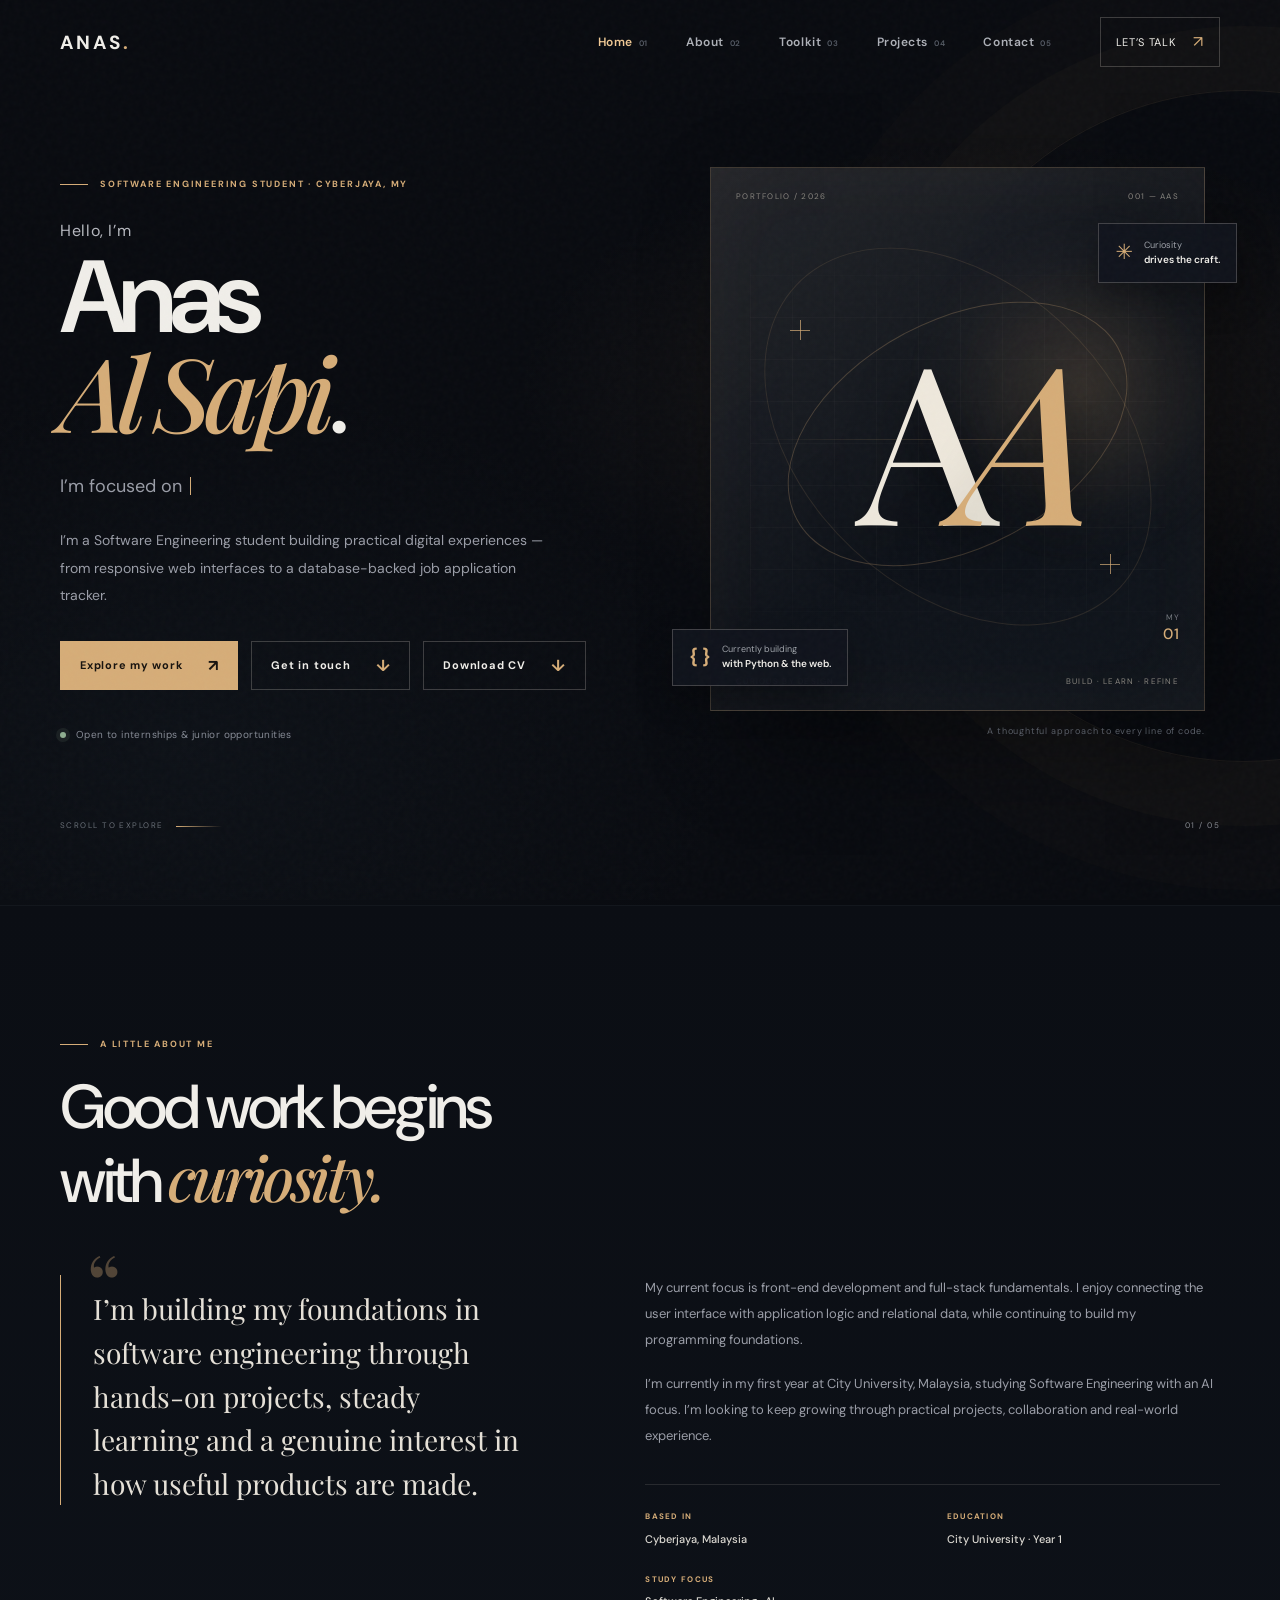
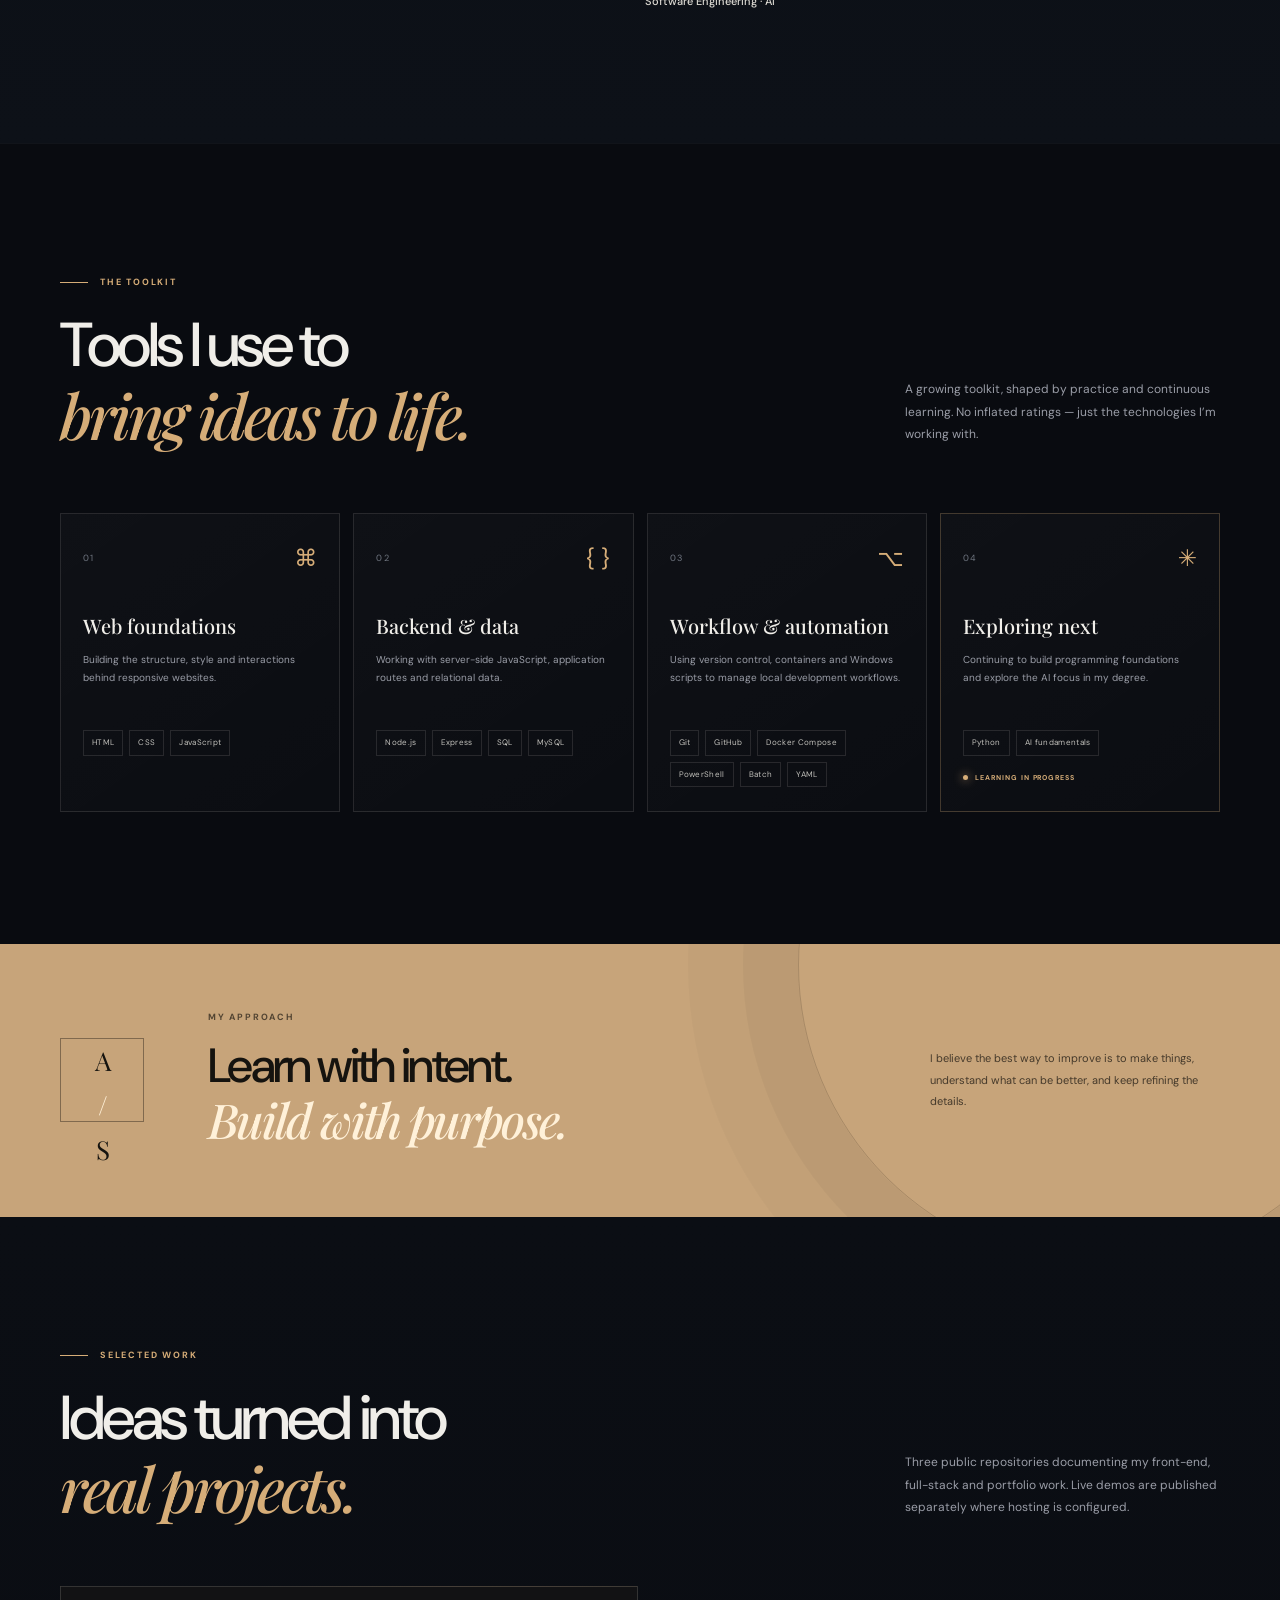
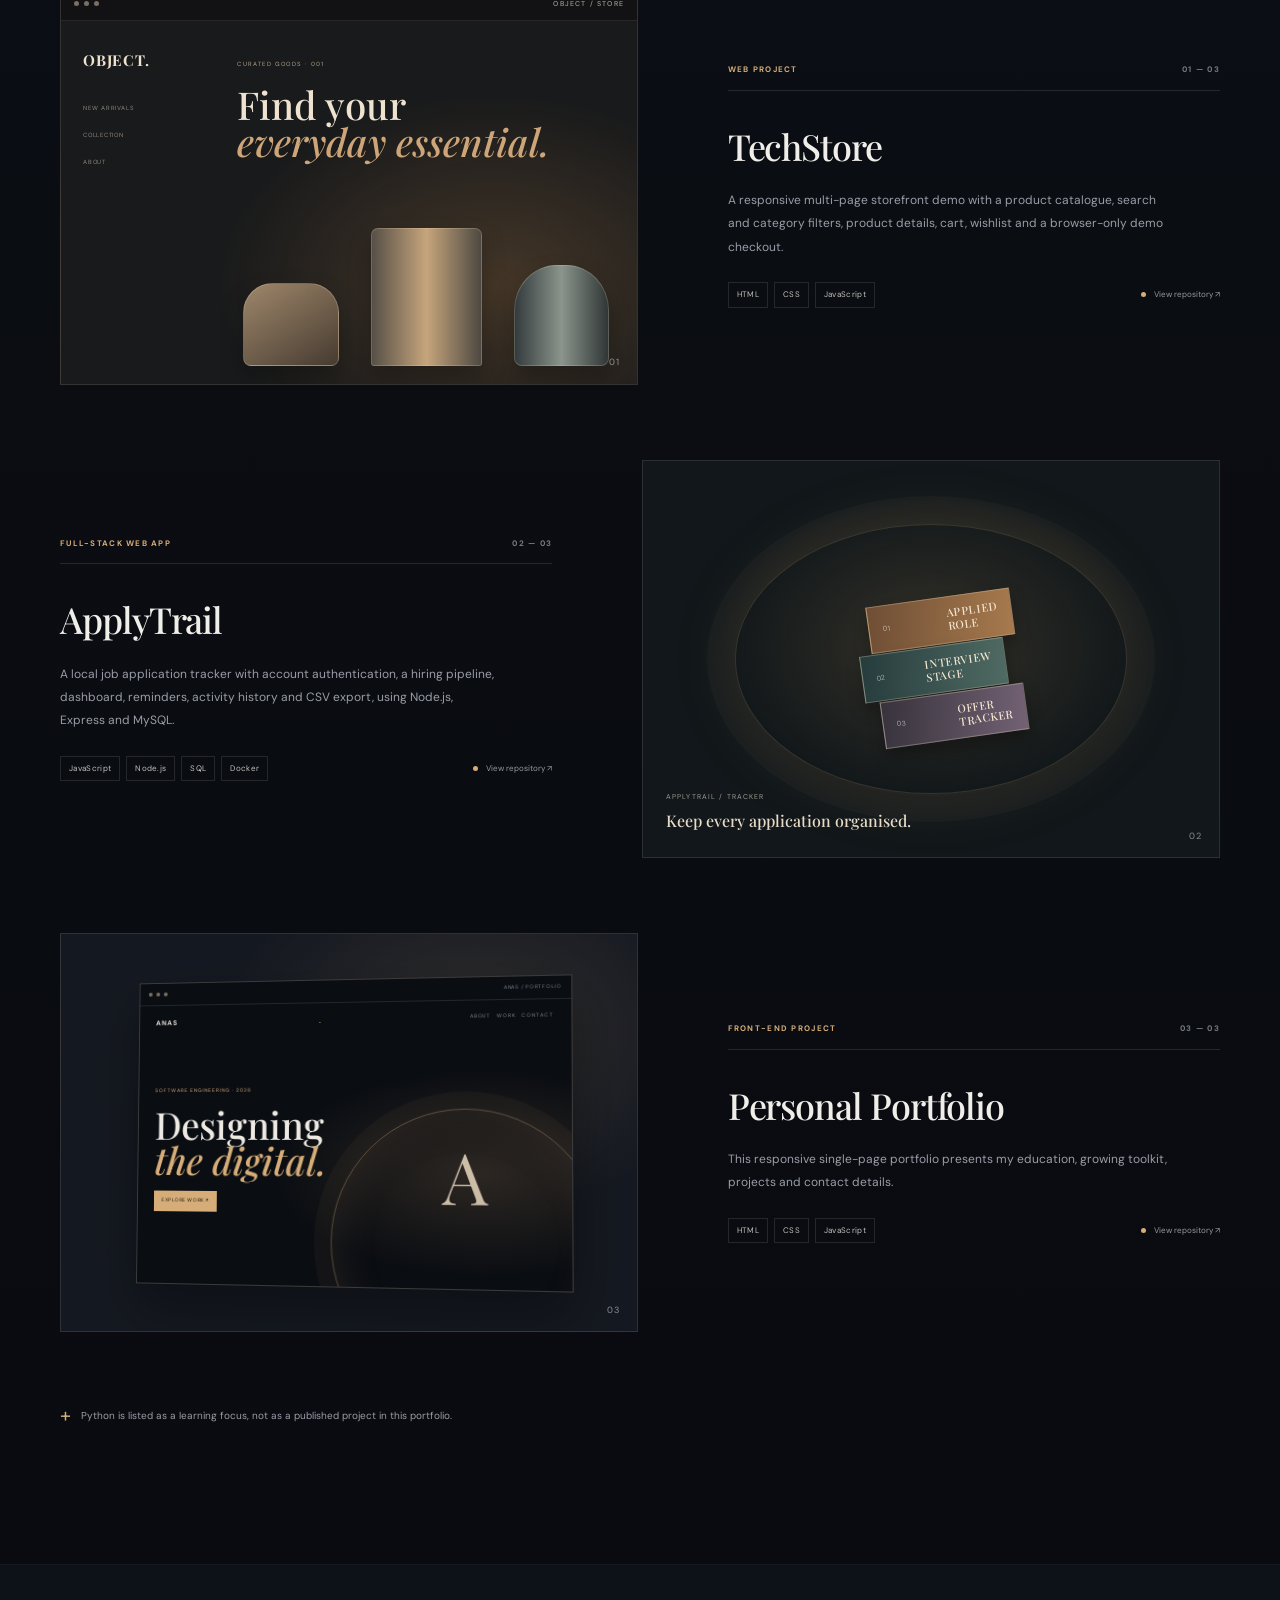
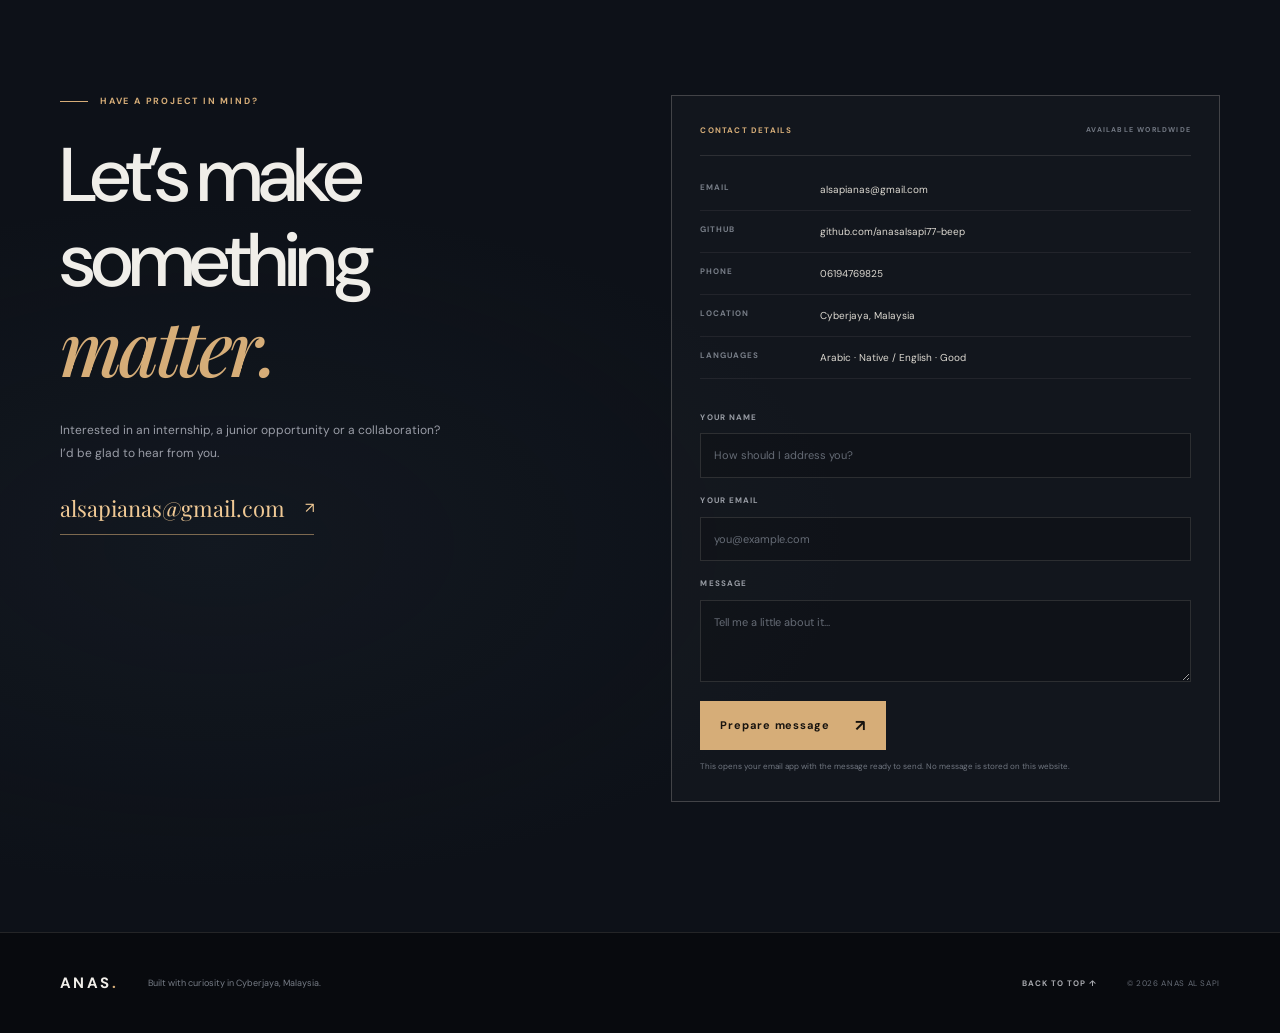
==== commit cc357292: "Show verified scripting and configuration tools" ====
--- a/index.html
+++ b/index.html
@@ -128,9 +128,9 @@
           </article>
           <article class="tool-card" data-reveal data-delay="160">
             <div class="tool-card-head"><span class="tool-number">03</span><span class="tool-icon">⌥</span></div>
-            <h3>Developer workflow</h3>
-            <p>Keeping code organised and learning a consistent, version-controlled workflow.</p>
-            <div class="tag-list"><span>Git</span><span>GitHub</span><span>Docker Compose</span></div>
+            <h3>Workflow &amp; automation</h3>
+            <p>Using version control, containers and Windows scripts to manage local development workflows.</p>
+            <div class="tag-list"><span>Git</span><span>GitHub</span><span>Docker Compose</span><span>PowerShell</span><span>Batch</span><span>YAML</span></div>
           </article>
           <article class="tool-card tool-card-highlight" data-reveal data-delay="240">
             <div class="tool-card-head"><span class="tool-number">04</span><span class="tool-icon">✳</span></div>
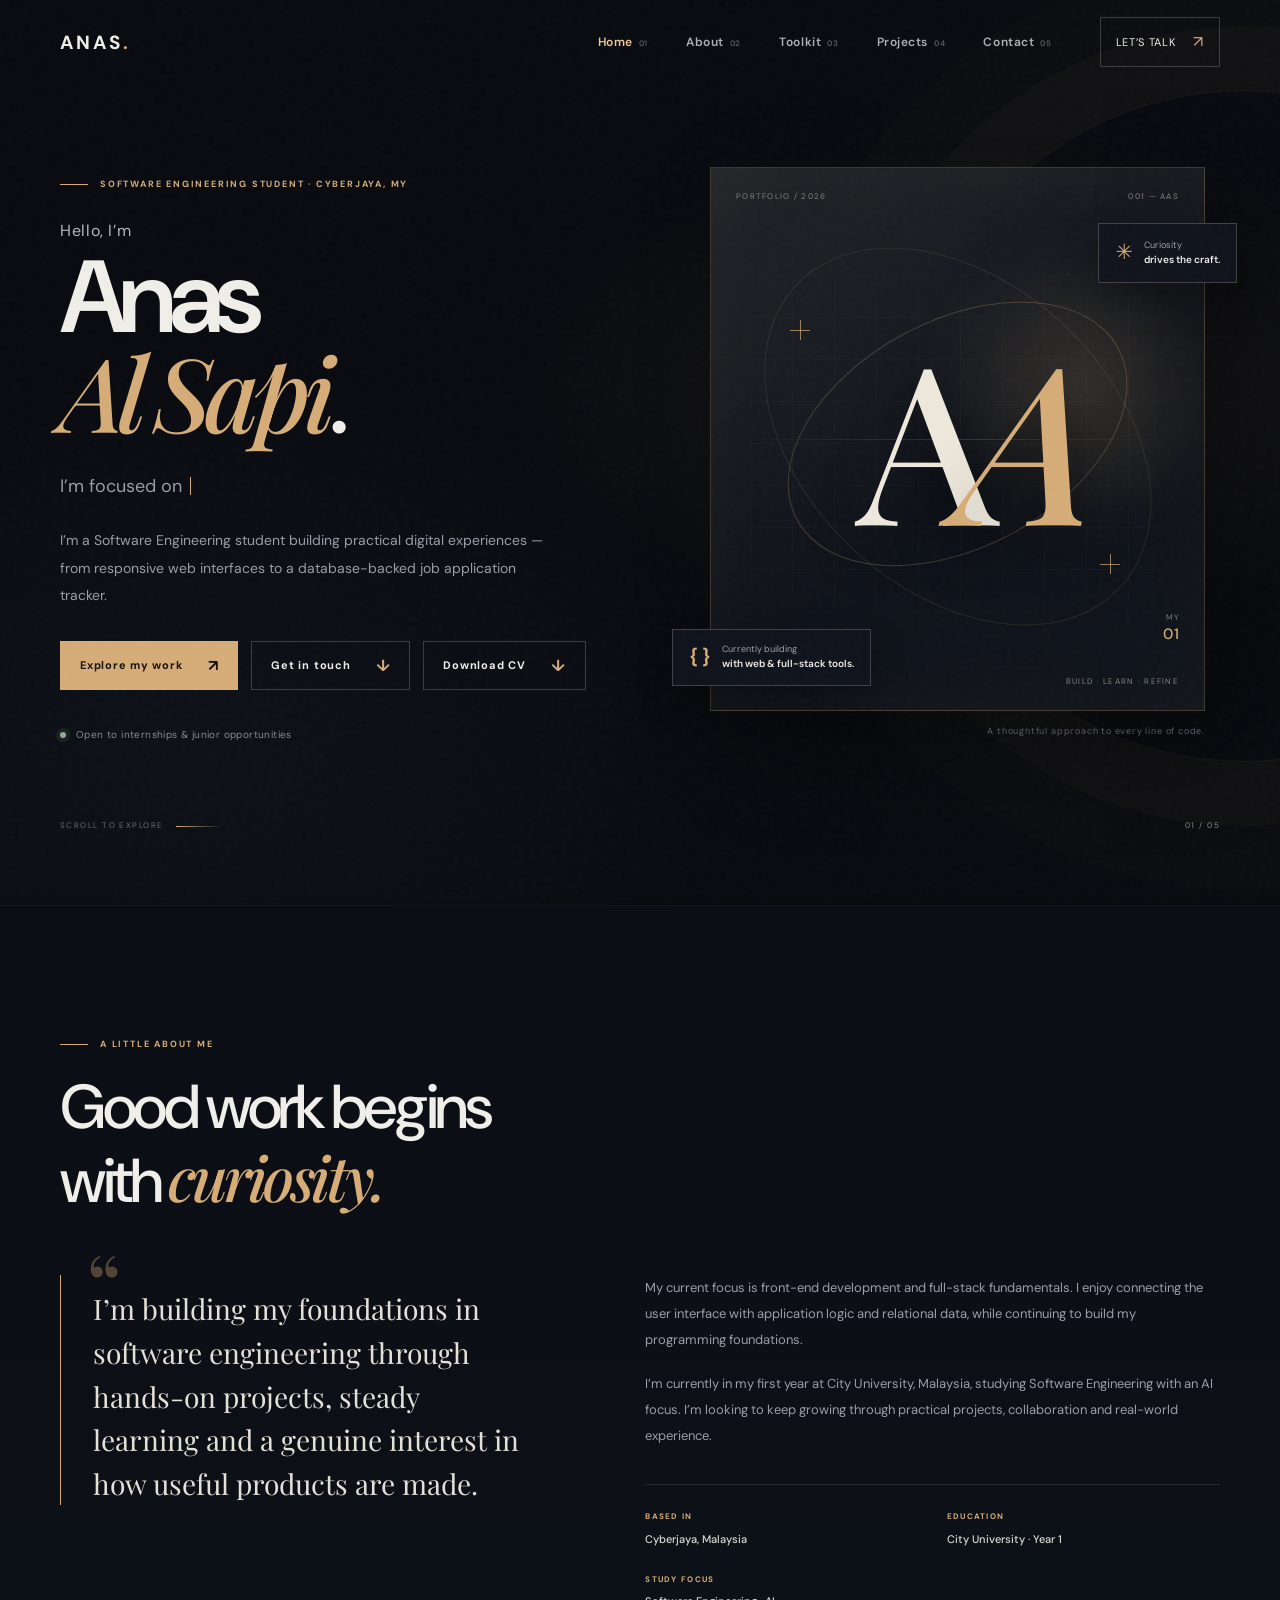
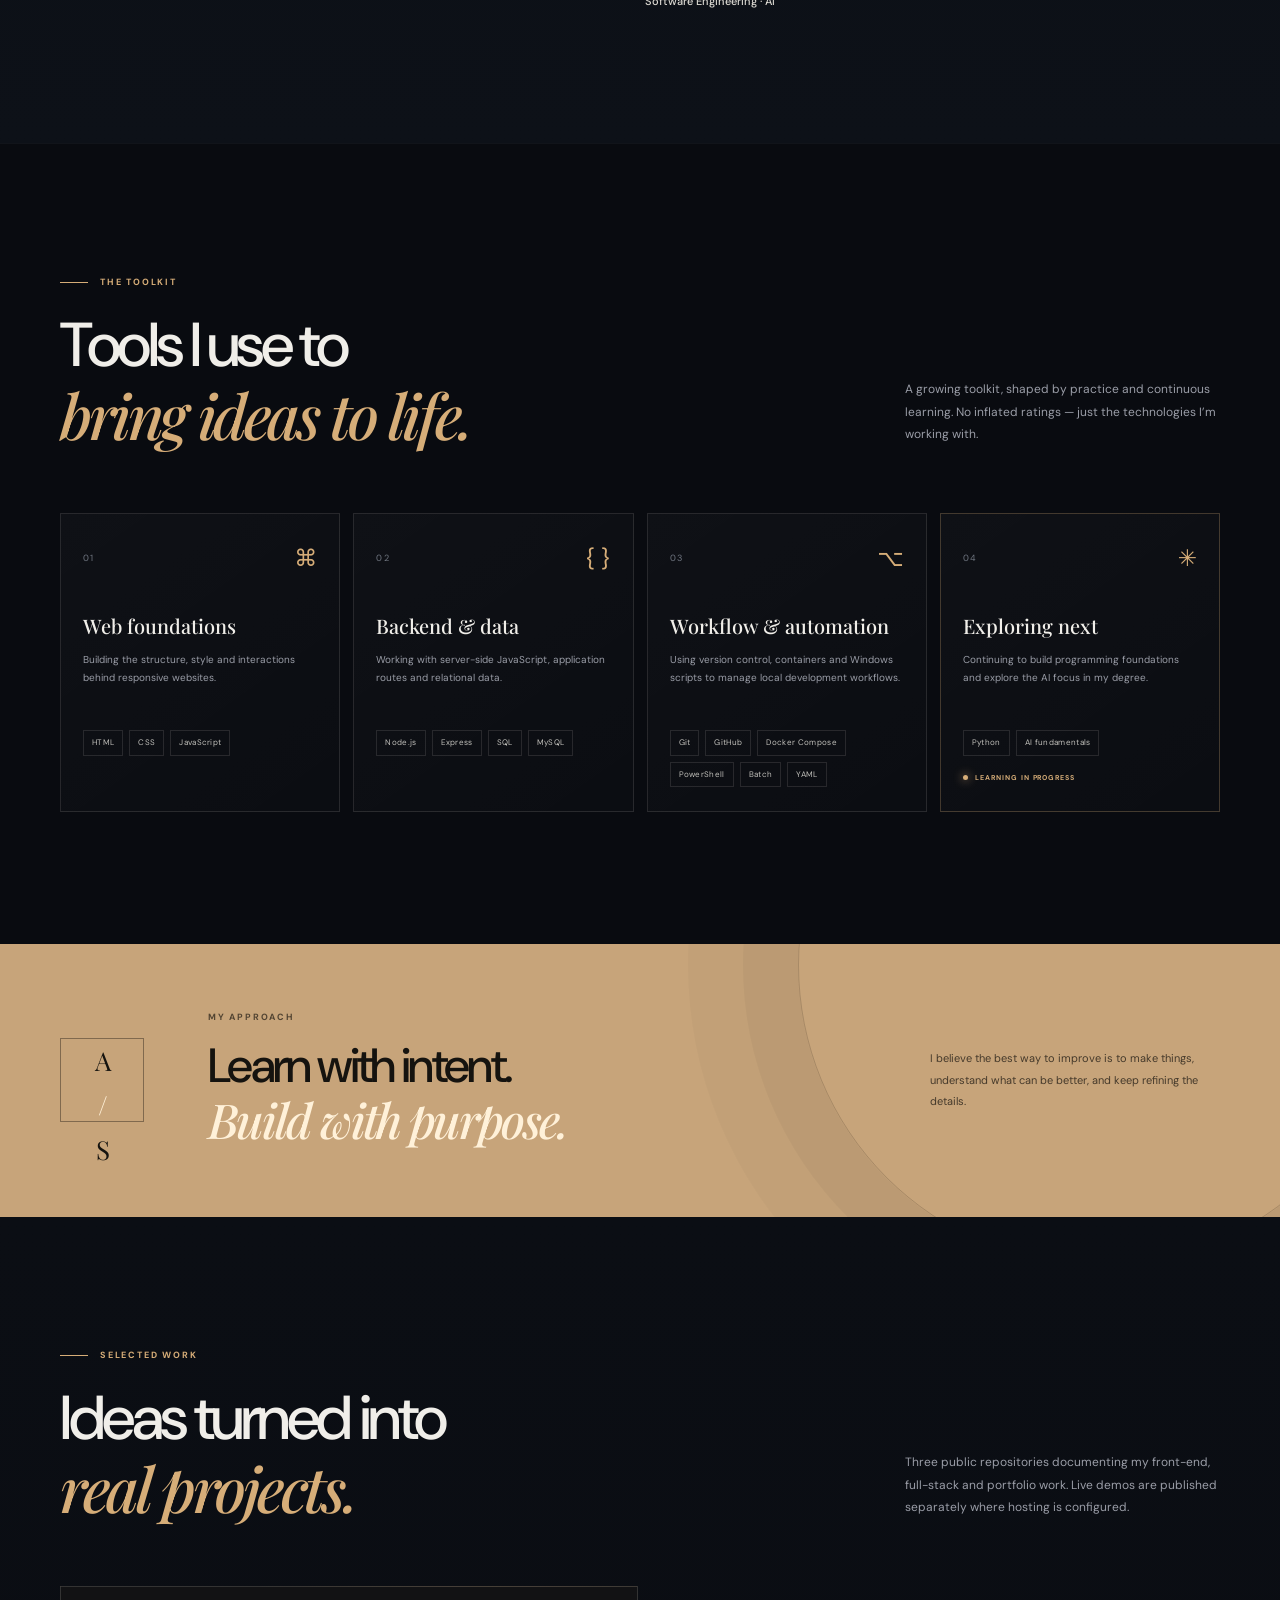
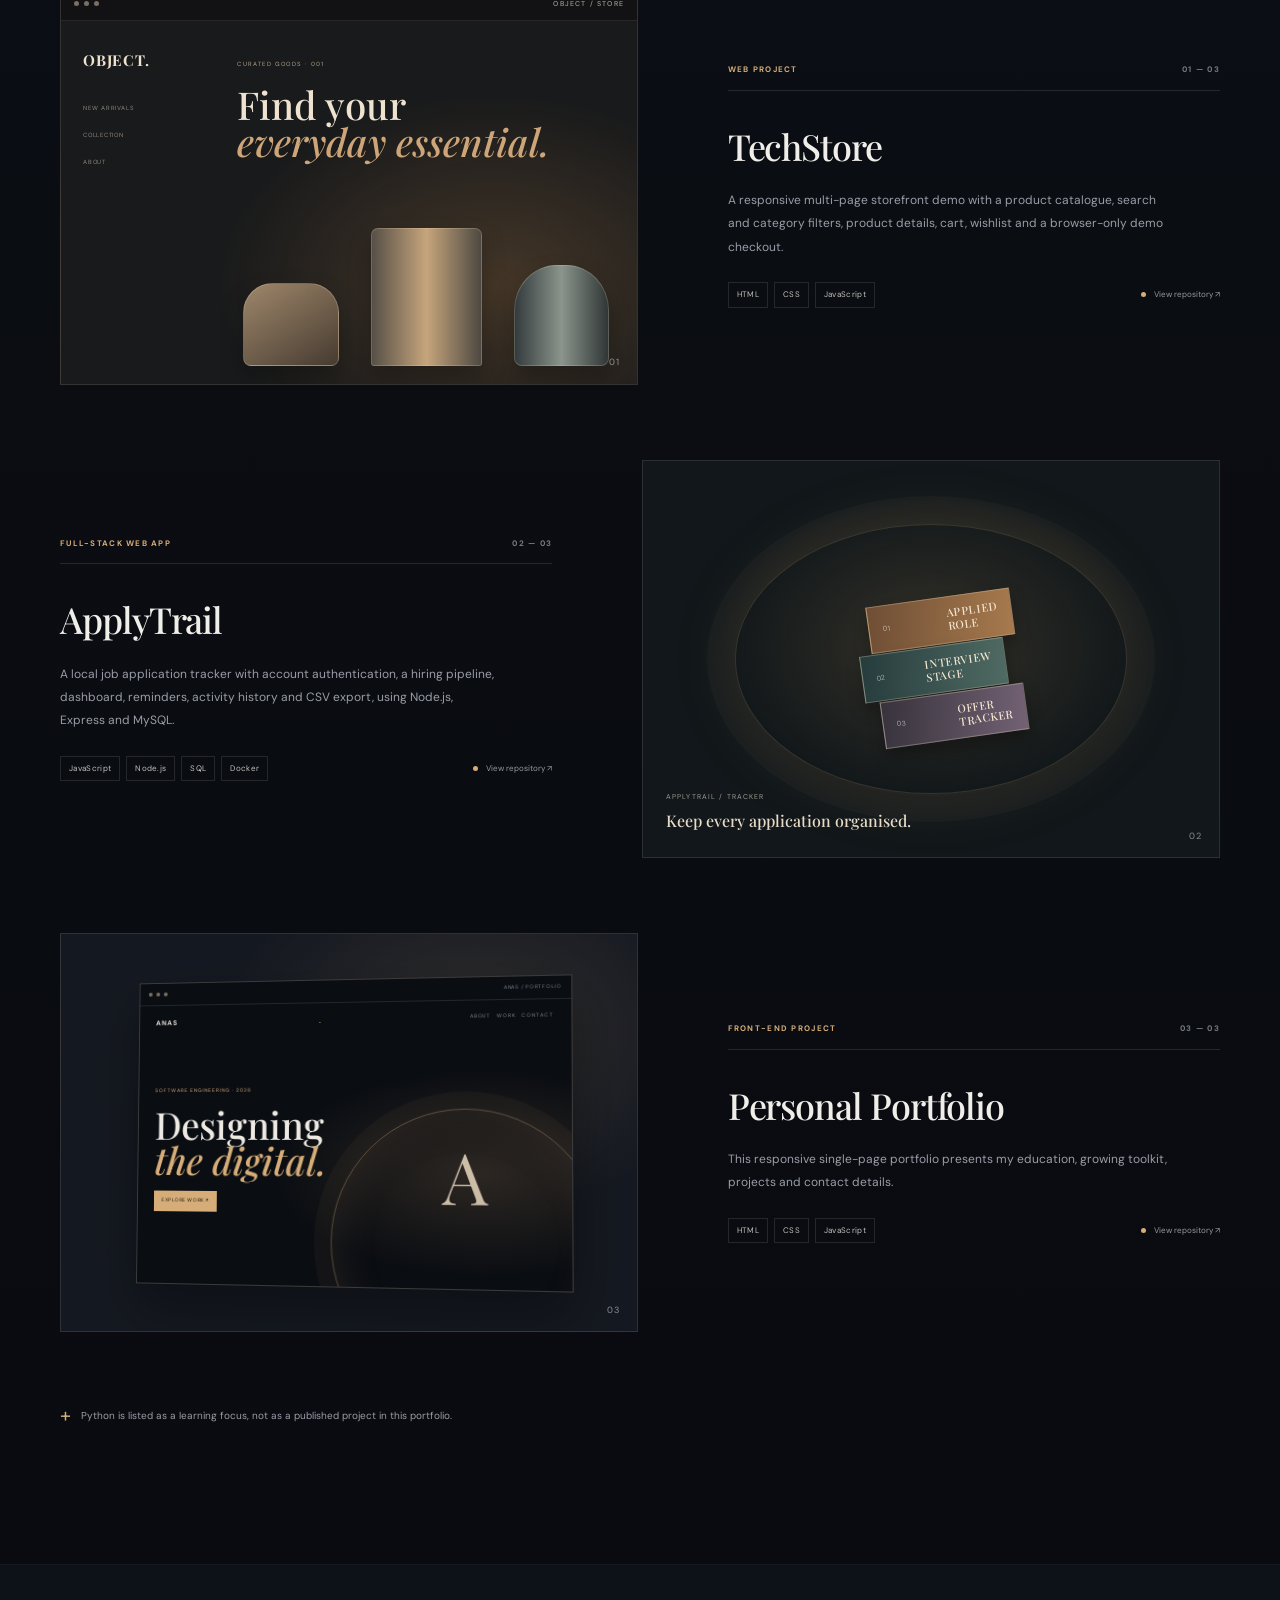
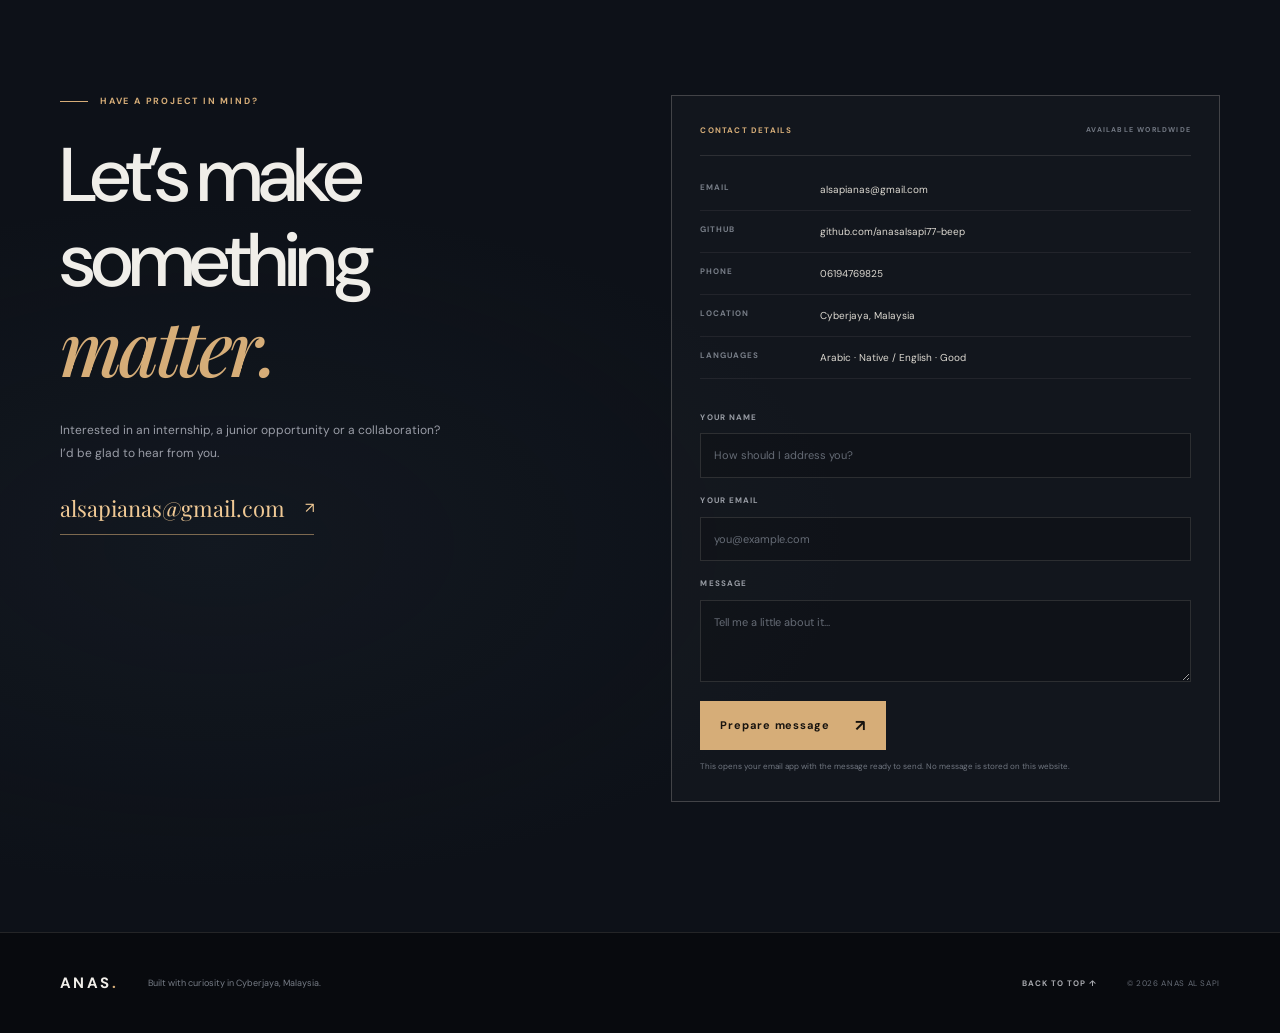
==== commit cd45e5a4: "Keep portfolio learning claims precise" ====
--- a/index.html
+++ b/index.html
@@ -73,7 +73,7 @@
             <div class="art-index">MY<br><b>01</b></div>
           </div>
           <div class="floating-note note-top"><span class="note-symbol">✳</span><span>Curiosity<br><b>drives the craft.</b></span></div>
-          <div class="floating-note note-bottom"><span class="note-code">{ }</span><span>Currently building<br><b>with Python & the web.</b></span></div>
+          <div class="floating-note note-bottom"><span class="note-code">{ }</span><span>Currently building<br><b>with web &amp; full-stack tools.</b></span></div>
           <p class="art-caption">A thoughtful approach to every line of code.</p>
         </div>
       </div>
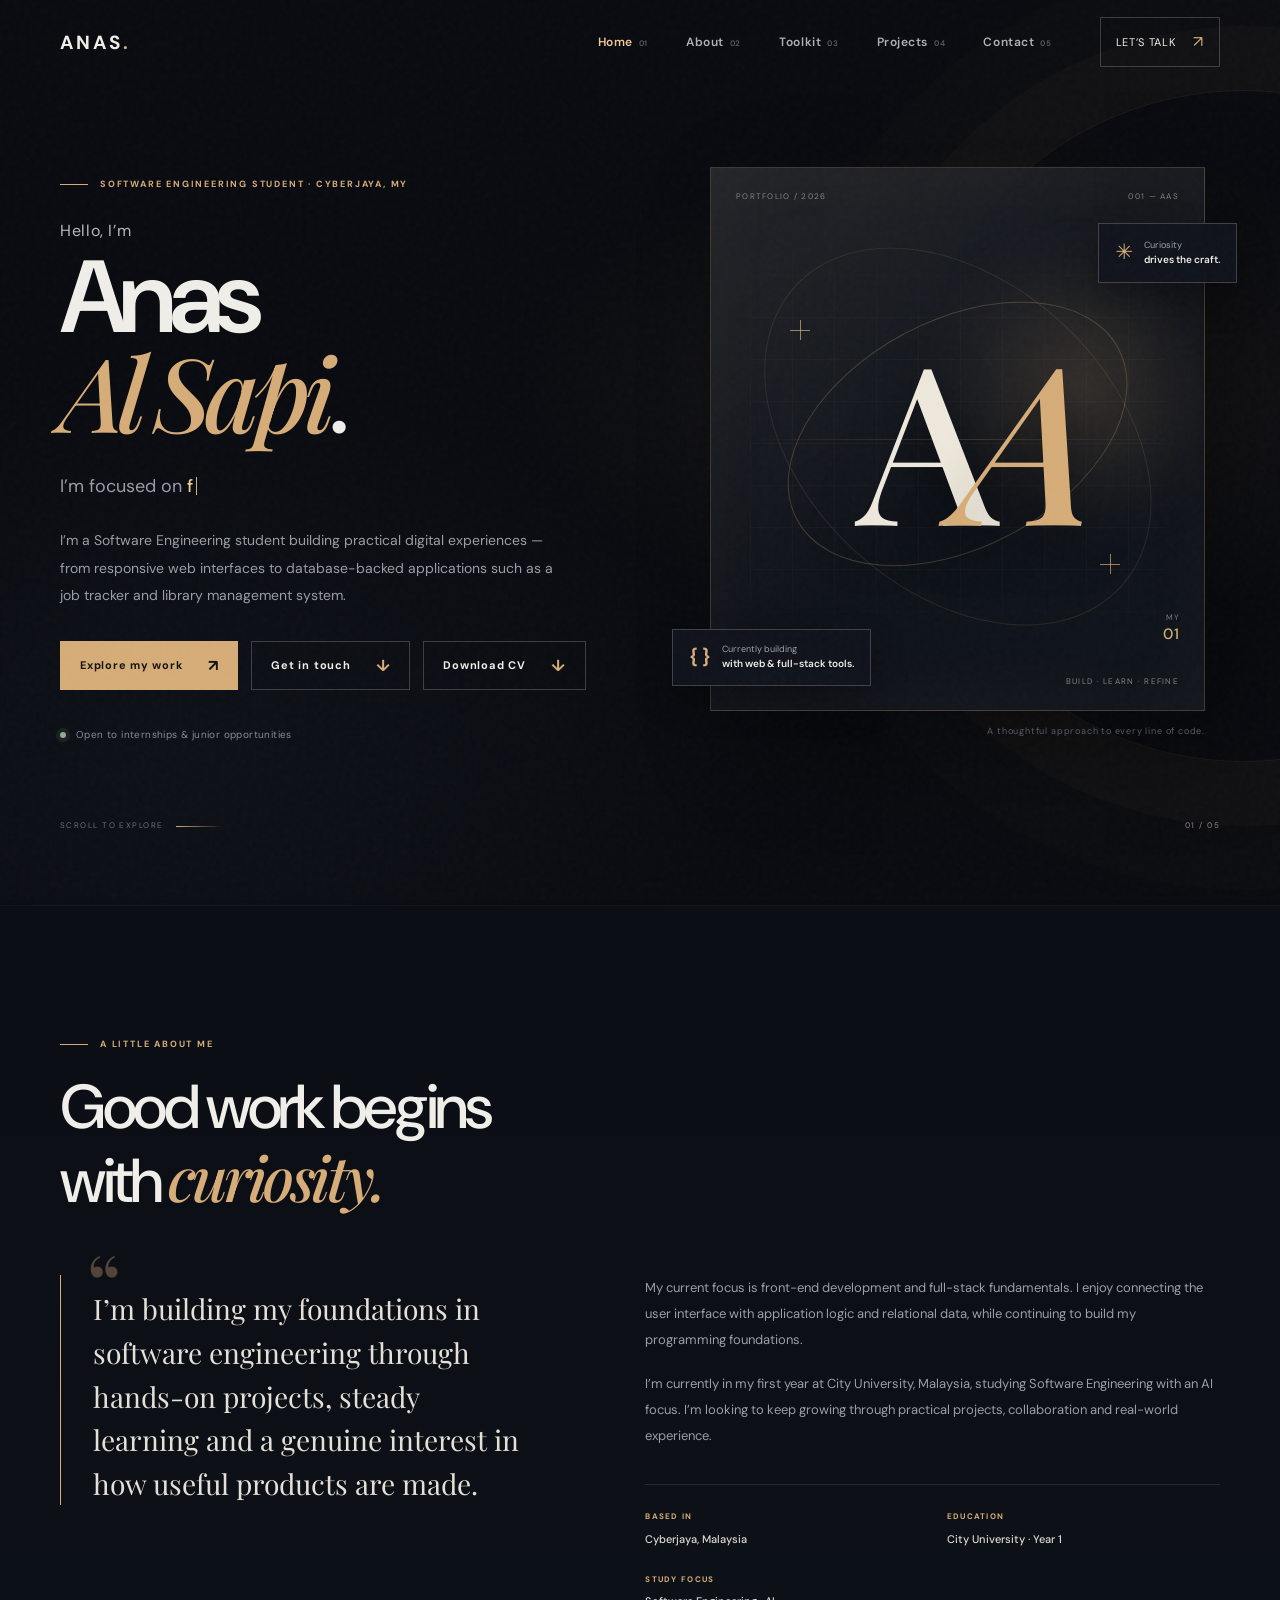
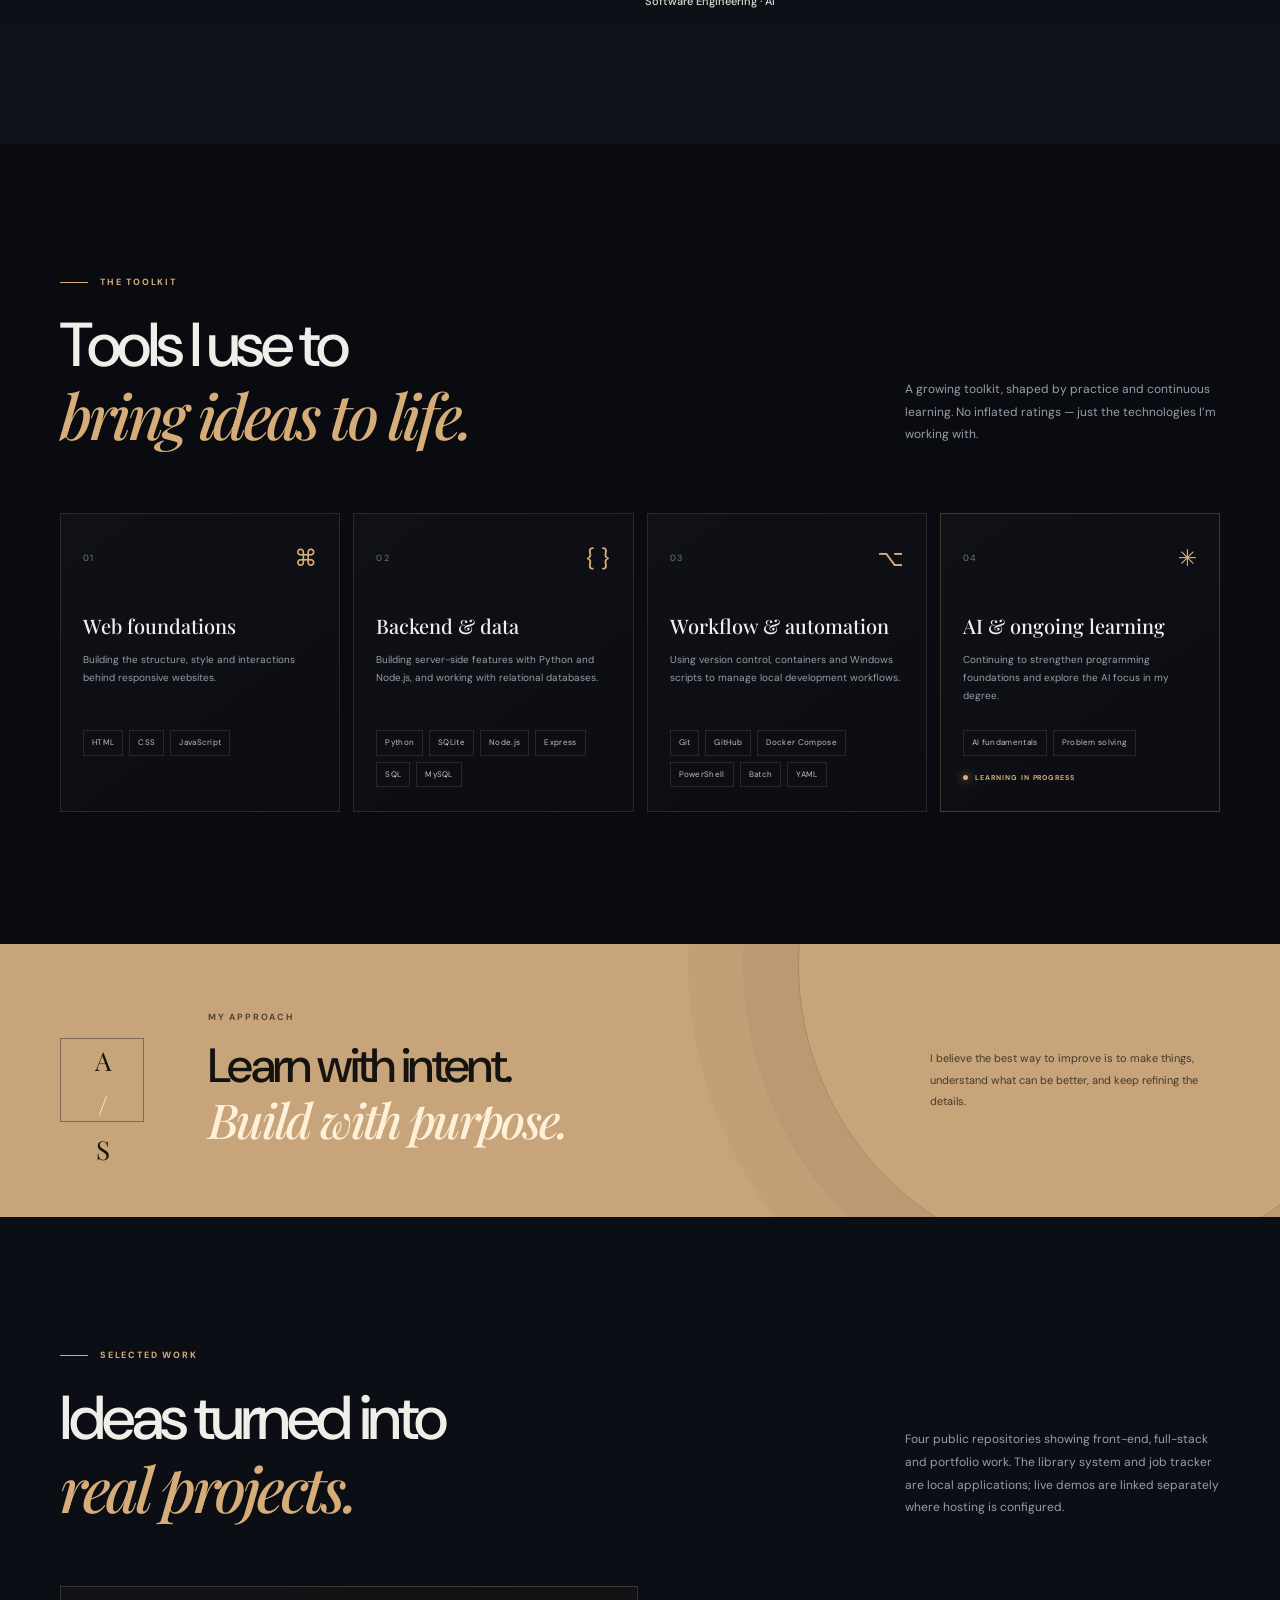
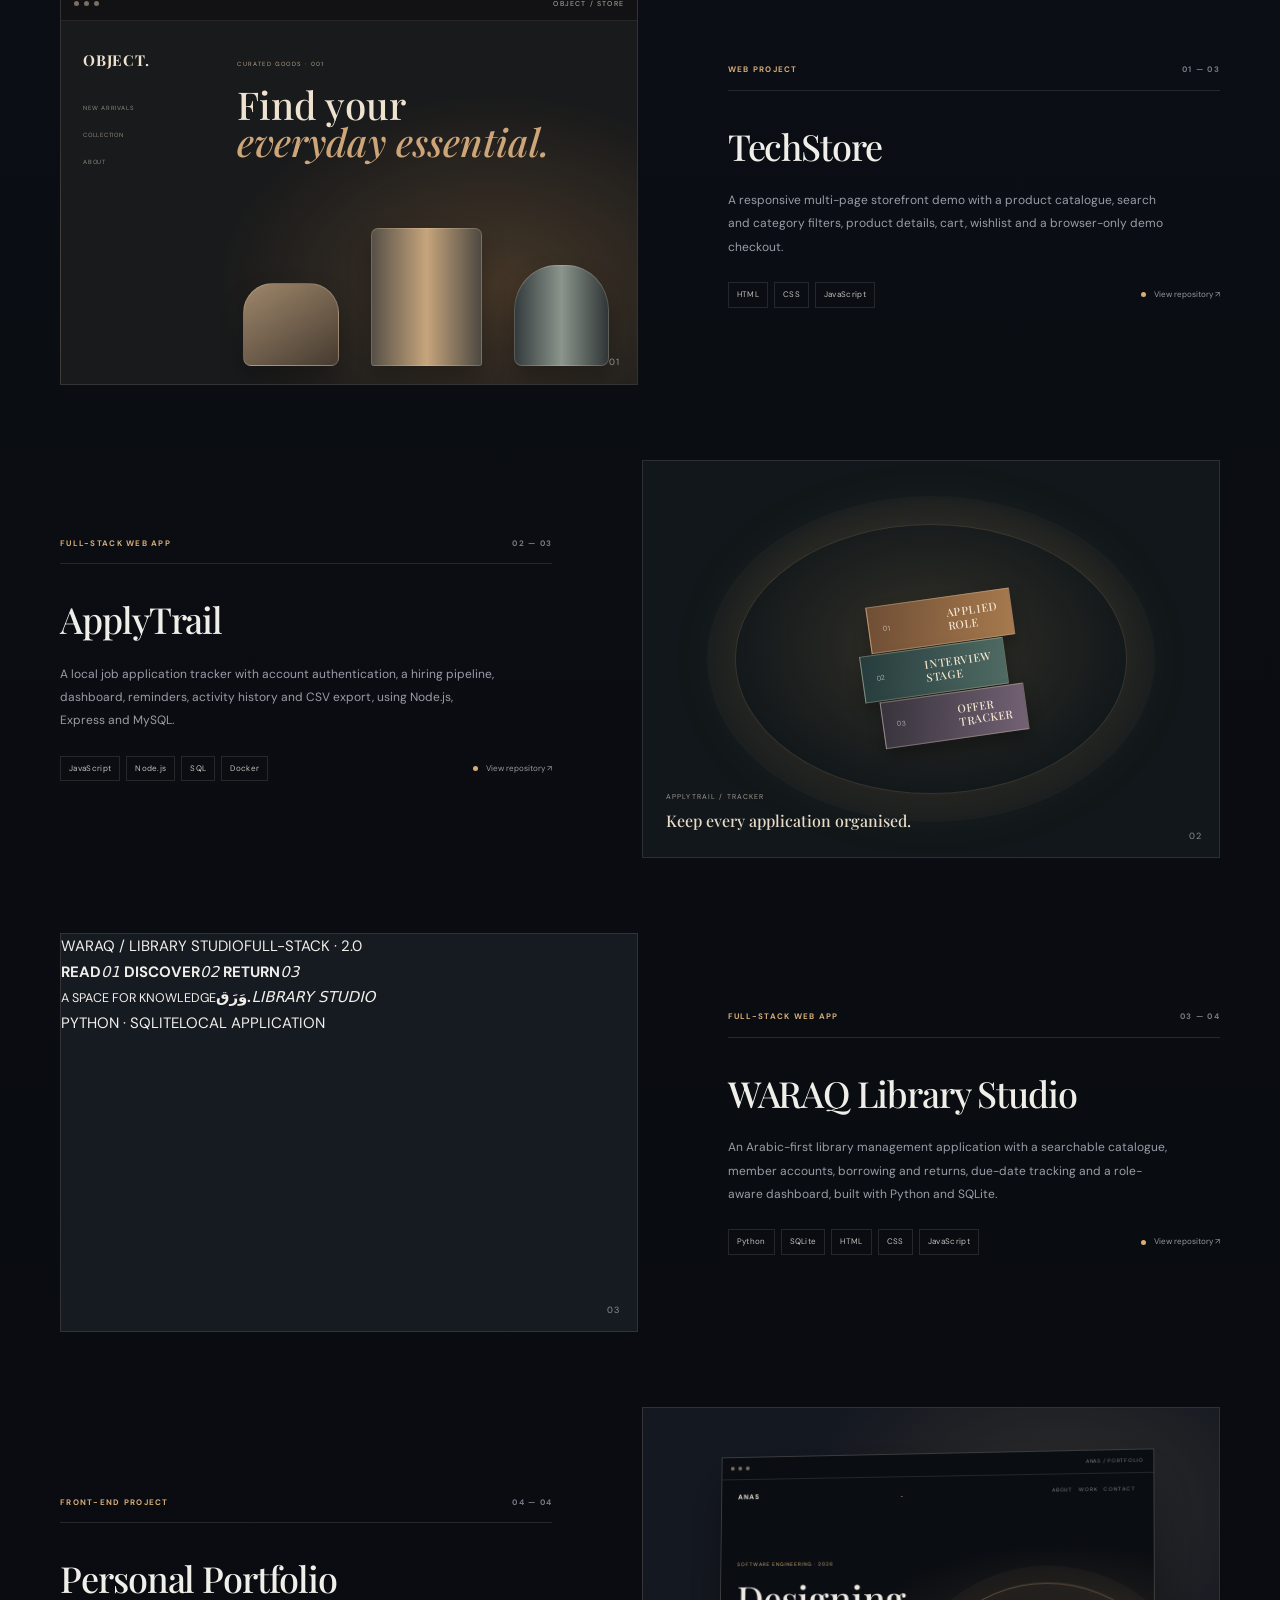
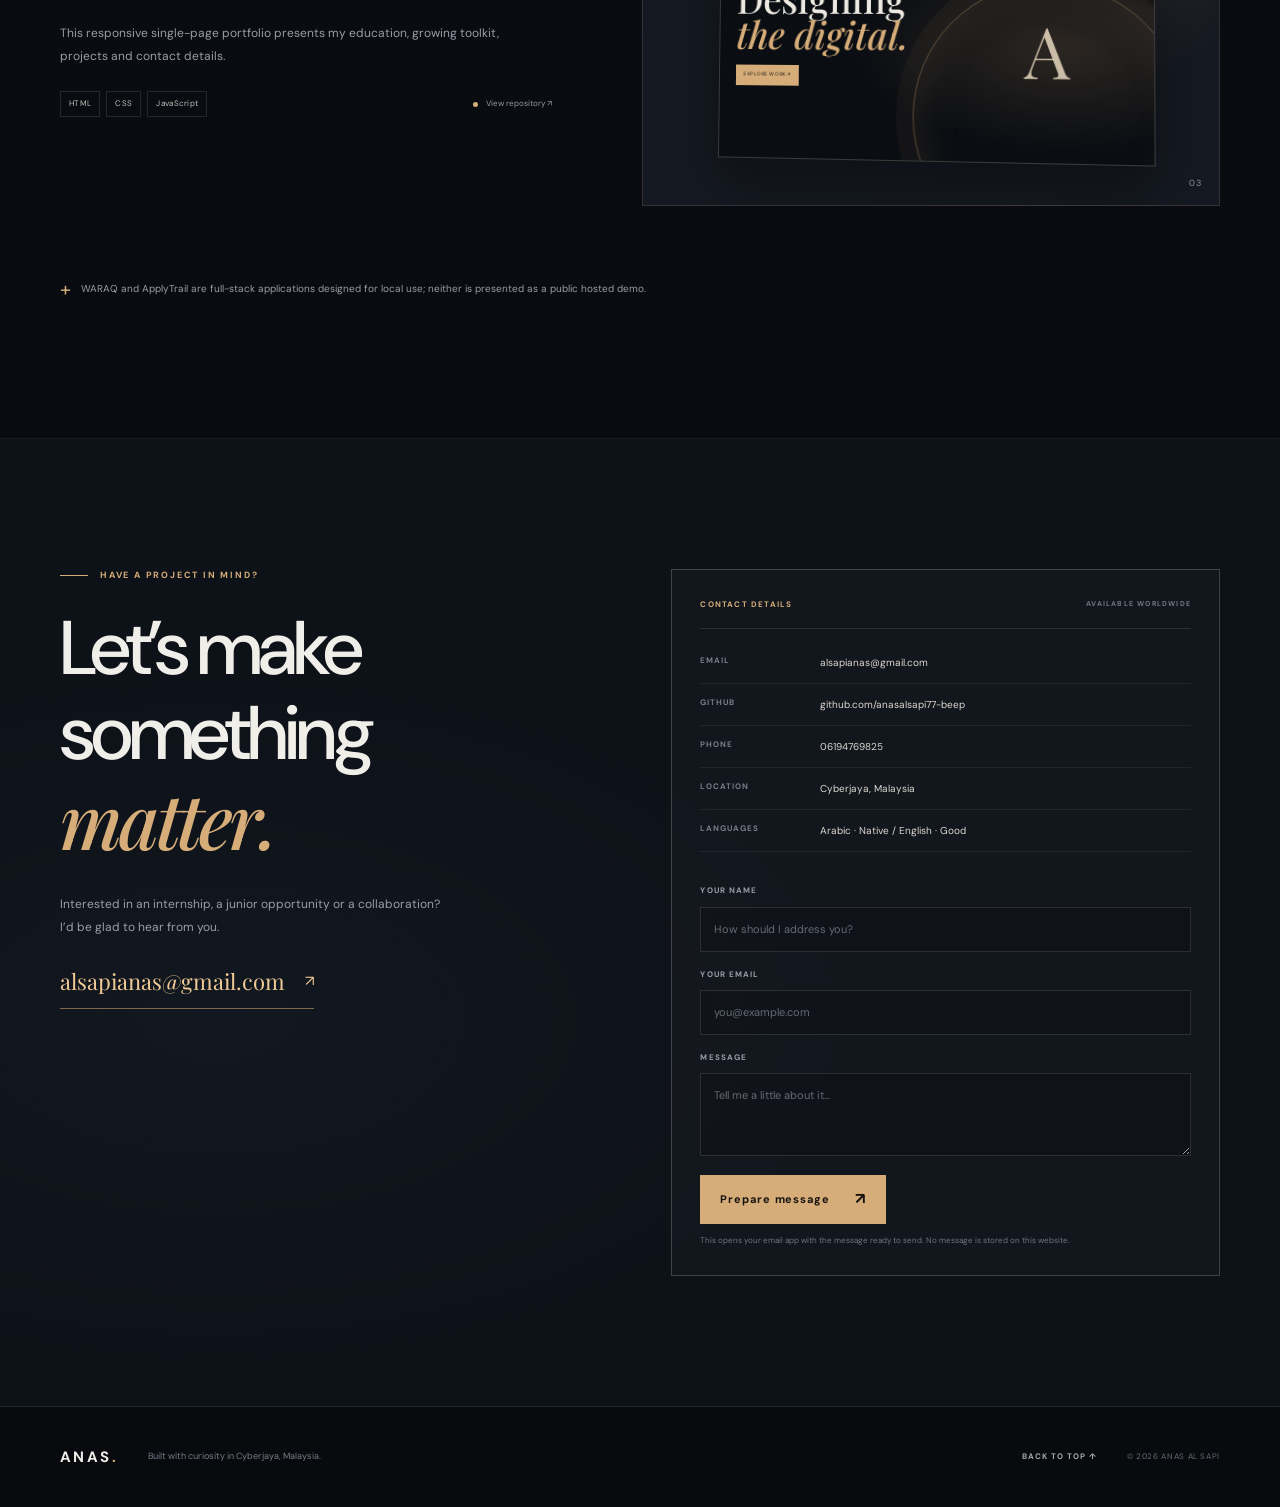
==== commit 04968948: "Add WARAQ Library Studio to selected projects" ====
--- a/index.html
+++ b/index.html
@@ -48,7 +48,7 @@
           <p class="hero-intro">Hello, I’m</p>
           <h1>Anas<br><span class="name-accent">Al Sapi<span class="name-period">.</span></span></h1>
           <div class="hero-role"><span class="role-prefix">I’m focused on</span> <span id="typing-text">web development</span><span class="typing-caret" aria-hidden="true"></span></div>
-          <p class="hero-description">I’m a Software Engineering student building practical digital experiences — from responsive web interfaces to a database-backed job application tracker.</p>
+          <p class="hero-description">I’m a Software Engineering student building practical digital experiences — from responsive web interfaces to database-backed applications such as a job tracker and library management system.</p>
           <div class="hero-actions">
             <a class="button button-primary" href="#projects">Explore my work <span aria-hidden="true">↗</span></a>
             <a class="button button-quiet" href="#contact">Get in touch <span aria-hidden="true">↓</span></a>
@@ -123,8 +123,8 @@
           <article class="tool-card" data-reveal data-delay="80">
             <div class="tool-card-head"><span class="tool-number">02</span><span class="tool-icon">{ }</span></div>
             <h3>Backend &amp; data</h3>
-            <p>Working with server-side JavaScript, application routes and relational data.</p>
-            <div class="tag-list"><span>Node.js</span><span>Express</span><span>SQL</span><span>MySQL</span></div>
+            <p>Building server-side features with Python and Node.js, and working with relational databases.</p>
+            <div class="tag-list"><span>Python</span><span>SQLite</span><span>Node.js</span><span>Express</span><span>SQL</span><span>MySQL</span></div>
           </article>
           <article class="tool-card" data-reveal data-delay="160">
             <div class="tool-card-head"><span class="tool-number">03</span><span class="tool-icon">⌥</span></div>
@@ -134,9 +134,9 @@
           </article>
           <article class="tool-card tool-card-highlight" data-reveal data-delay="240">
             <div class="tool-card-head"><span class="tool-number">04</span><span class="tool-icon">✳</span></div>
-            <h3>Exploring next</h3>
-            <p>Continuing to build programming foundations and explore the AI focus in my degree.</p>
-            <div class="tag-list"><span>Python</span><span>AI fundamentals</span></div>
+            <h3>AI &amp; ongoing learning</h3>
+            <p>Continuing to strengthen programming foundations and explore the AI focus in my degree.</p>
+            <div class="tag-list"><span>AI fundamentals</span><span>Problem solving</span></div>
             <span class="learning-label"><i></i> LEARNING IN PROGRESS</span>
           </article>
         </div>
@@ -161,7 +161,7 @@
             <p class="eyebrow"><span class="eyebrow-line"></span> SELECTED WORK</p>
             <h2>Ideas turned into<br><em>real projects.</em></h2>
           </div>
-          <p class="heading-aside">Three public repositories documenting my front-end, full-stack and portfolio work. Live demos are published separately where hosting is configured.</p>
+          <p class="heading-aside">Four public repositories showing front-end, full-stack and portfolio work. The library system and job tracker are local applications; live demos are linked separately where hosting is configured.</p>
         </div>
 
         <div class="projects-list">
@@ -198,19 +198,42 @@
           </article>
 
           <article class="project-card" data-reveal>
+            <div class="project-visual visual-waraq">
+              <div class="waraq-scene">
+                <div class="waraq-topline"><span>WARAQ / LIBRARY STUDIO</span><span>FULL-STACK · 2.0</span></div>
+                <div class="waraq-orbit" aria-hidden="true"></div>
+                <div class="waraq-book-row" aria-hidden="true">
+                  <span class="waraq-book waraq-book-a"><b>READ</b><i>01</i></span>
+                  <span class="waraq-book waraq-book-b"><b>DISCOVER</b><i>02</i></span>
+                  <span class="waraq-book waraq-book-c"><b>RETURN</b><i>03</i></span>
+                </div>
+                <div class="waraq-wordmark"><small>A SPACE FOR KNOWLEDGE</small><strong>وَرَق<span>.</span></strong><em>LIBRARY STUDIO</em></div>
+                <div class="waraq-bottomline"><span>PYTHON · SQLITE</span><span>LOCAL APPLICATION</span></div>
+              </div>
+              <span class="visual-index">03</span>
+            </div>
+            <div class="project-info">
+              <div class="project-topline"><span>FULL-STACK WEB APP</span><span>03 — 04</span></div>
+              <h3>WARAQ Library Studio</h3>
+              <p>An Arabic-first library management application with a searchable catalogue, member accounts, borrowing and returns, due-date tracking and a role-aware dashboard, built with Python and SQLite.</p>
+              <div class="project-bottom"><div class="tag-list"><span>Python</span><span>SQLite</span><span>HTML</span><span>CSS</span><span>JavaScript</span></div><a class="project-status" href="https://github.com/anasalsapi77-beep/Waraq-Library-Studio" target="_blank" rel="noopener noreferrer"><i></i> View repository ↗</a></div>
+            </div>
+          </article>
+
+          <article class="project-card project-reverse" data-reveal>
             <div class="project-visual visual-portfolio">
               <div class="portfolio-browser"><div class="browser-head"><span></span><span></span><span></span><small>ANAS / PORTFOLIO</small></div><div class="browser-content"><div class="browser-menu">ANAS<span>.</span><i>ABOUT&nbsp;&nbsp; WORK&nbsp;&nbsp; CONTACT</i></div><div class="browser-hero"><small>SOFTWARE ENGINEERING · 2026</small><b>Designing<br><em>the digital.</em></b><span class="browser-button">EXPLORE WORK ↗</span></div><div class="browser-orb">A<span>.</span></div></div></div>
               <span class="visual-index">03</span>
             </div>
             <div class="project-info">
-              <div class="project-topline"><span>FRONT-END PROJECT</span><span>03 — 03</span></div>
+              <div class="project-topline"><span>FRONT-END PROJECT</span><span>04 — 04</span></div>
               <h3>Personal Portfolio</h3>
               <p>This responsive single-page portfolio presents my education, growing toolkit, projects and contact details.</p>
               <div class="project-bottom"><div class="tag-list"><span>HTML</span><span>CSS</span><span>JavaScript</span></div><a class="project-status" href="https://github.com/anasalsapi77-beep/Anas_Portfolio" target="_blank" rel="noopener noreferrer"><i></i> View repository ↗</a></div>
             </div>
           </article>
         </div>
-        <p class="projects-footnote"><span>+</span> Python is listed as a learning focus, not as a published project in this portfolio.</p>
+        <p class="projects-footnote"><span>+</span> WARAQ and ApplyTrail are full-stack applications designed for local use; neither is presented as a public hosted demo.</p>
       </div>
     </section>
 
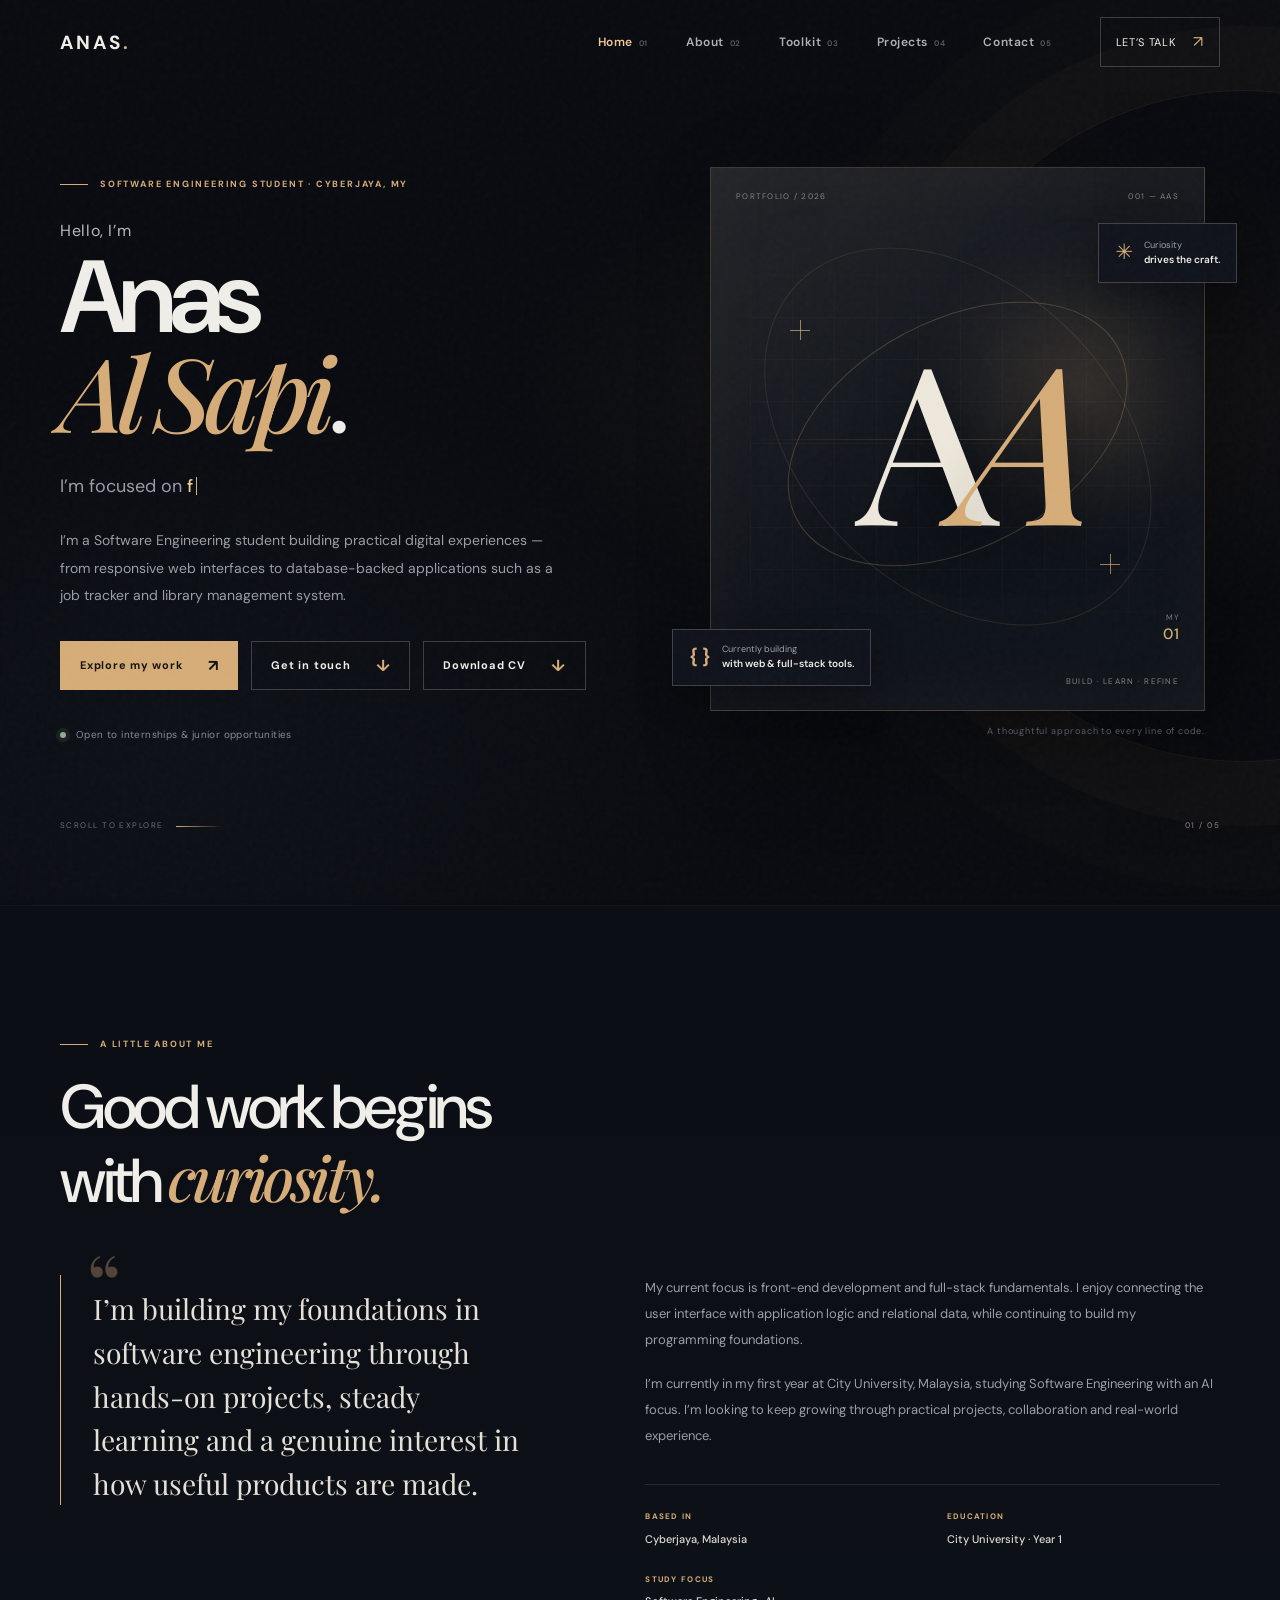
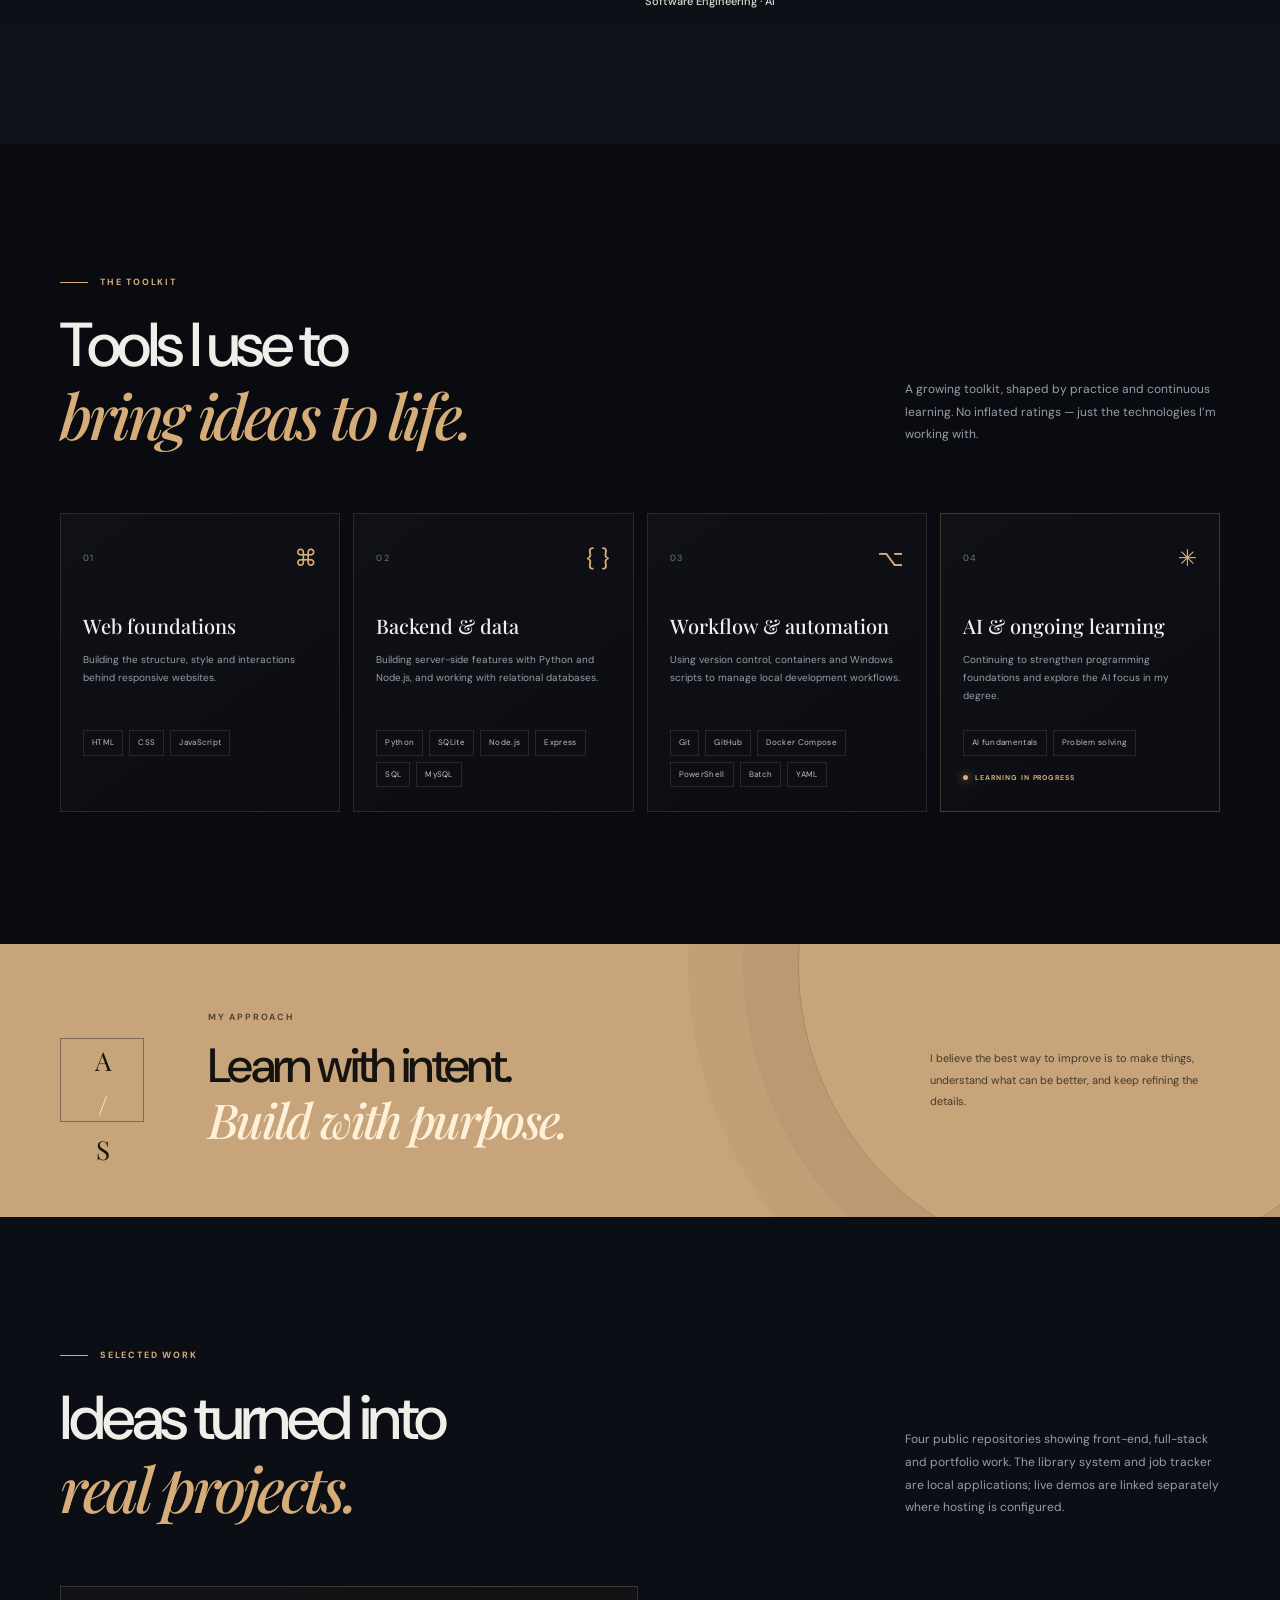
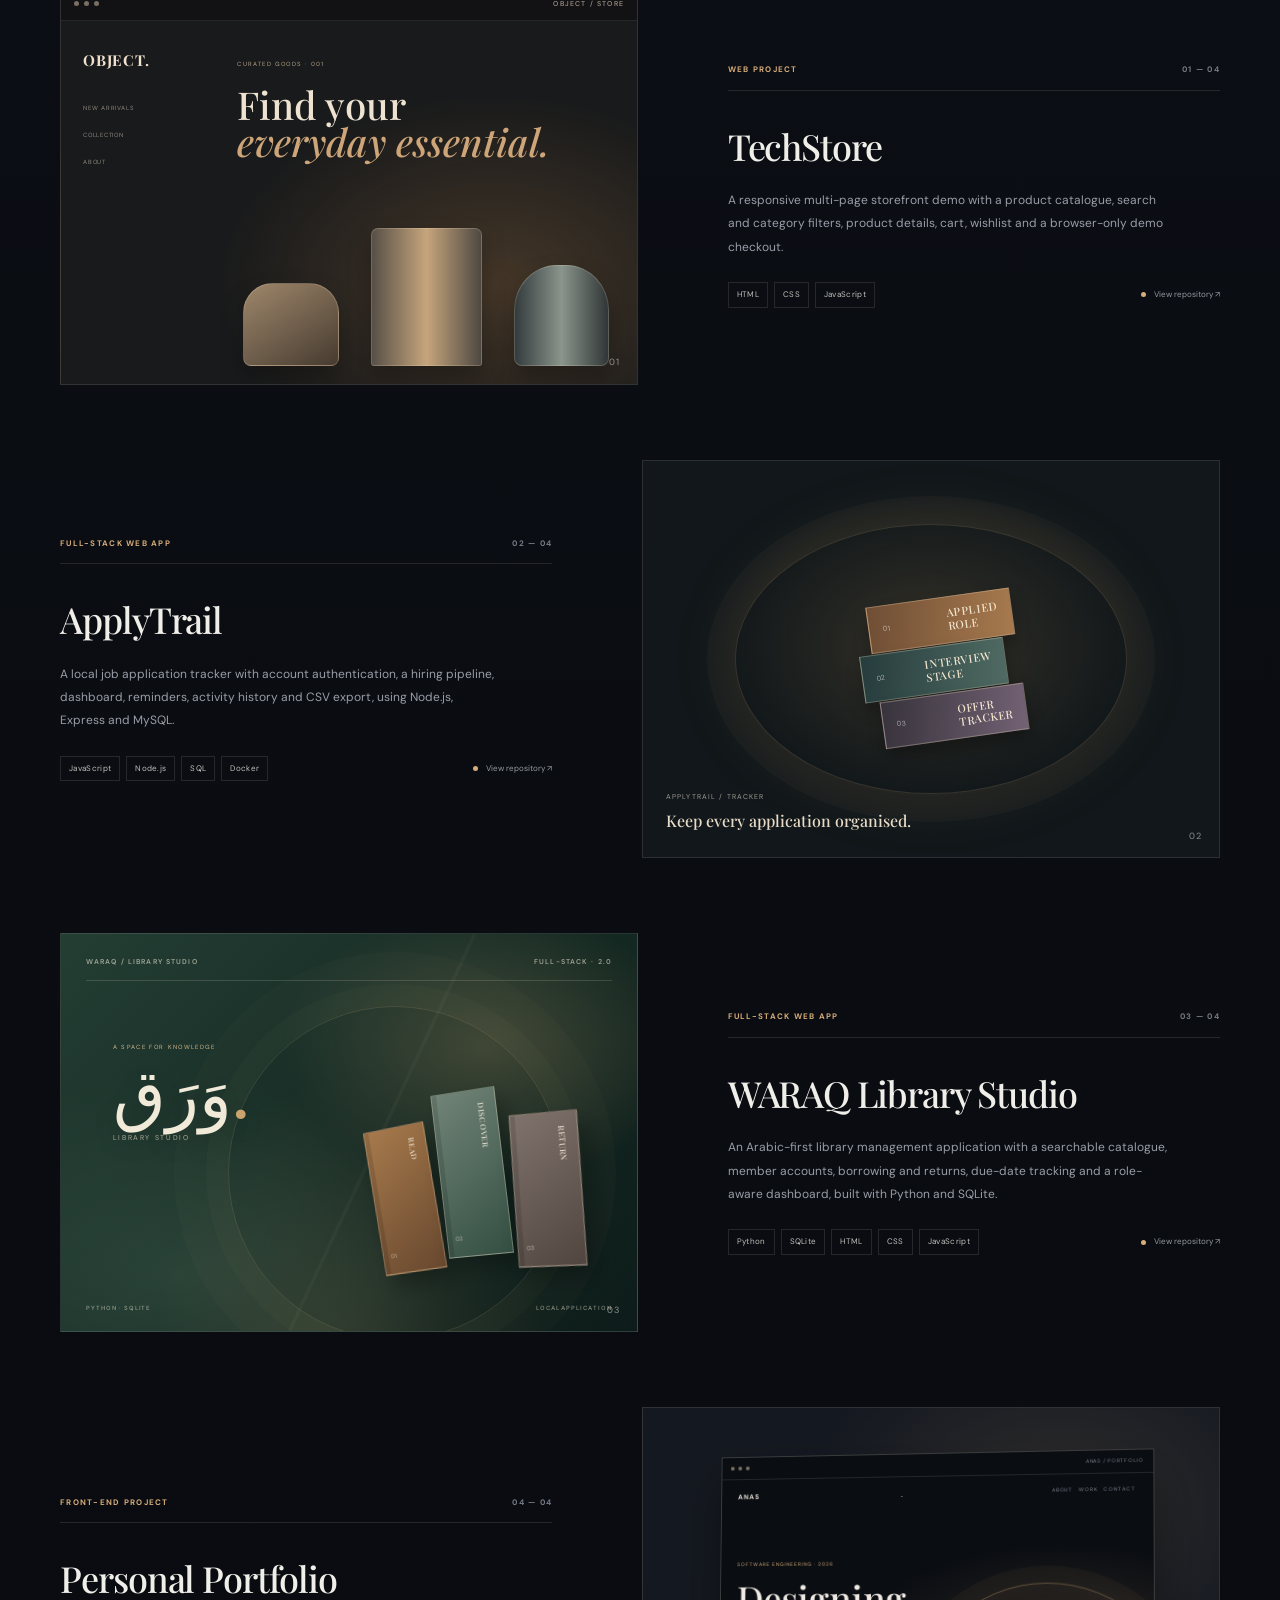
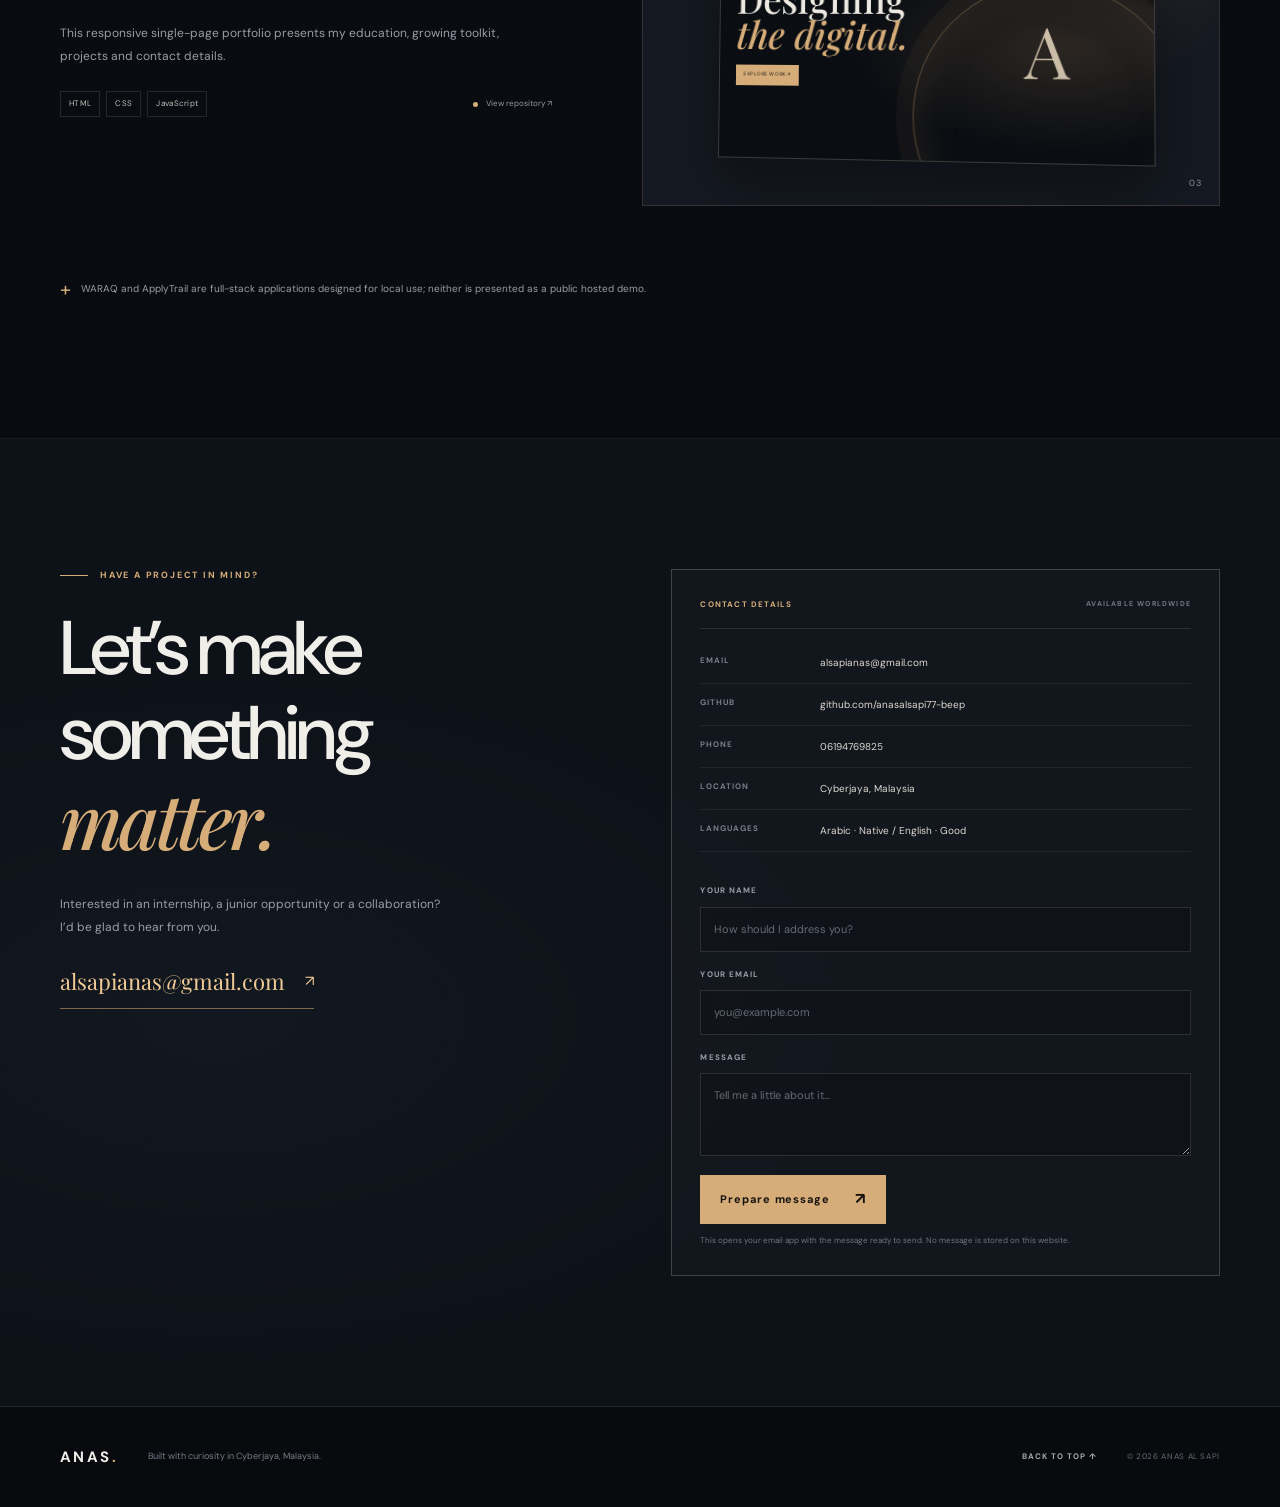
==== commit 584df3db: "Update selected project count to four" ====
--- a/index.html
+++ b/index.html
@@ -175,7 +175,7 @@
               <span class="visual-index">01</span>
             </div>
             <div class="project-info">
-              <div class="project-topline"><span>WEB PROJECT</span><span>01 — 03</span></div>
+              <div class="project-topline"><span>WEB PROJECT</span><span>01 — 04</span></div>
               <h3>TechStore</h3>
               <p>A responsive multi-page storefront demo with a product catalogue, search and category filters, product details, cart, wishlist and a browser-only demo checkout.</p>
               <div class="project-bottom"><div class="tag-list"><span>HTML</span><span>CSS</span><span>JavaScript</span></div><a class="project-status" href="https://github.com/anasalsapi77-beep/TechStore" target="_blank" rel="noopener noreferrer"><i></i> View repository ↗</a></div>
@@ -190,7 +190,7 @@
               <span class="visual-index">02</span>
             </div>
             <div class="project-info">
-              <div class="project-topline"><span>FULL-STACK WEB APP</span><span>02 — 03</span></div>
+              <div class="project-topline"><span>FULL-STACK WEB APP</span><span>02 — 04</span></div>
               <h3>ApplyTrail</h3>
               <p>A local job application tracker with account authentication, a hiring pipeline, dashboard, reminders, activity history and CSV export, using Node.js, Express and MySQL.</p>
               <div class="project-bottom"><div class="tag-list"><span>JavaScript</span><span>Node.js</span><span>SQL</span><span>Docker</span></div><a class="project-status" href="https://github.com/anasalsapi77-beep/ApplyTrail-Complete" target="_blank" rel="noopener noreferrer"><i></i> View repository ↗</a></div>
--- a/style.css
+++ b/style.css
@@ -219,3 +219,101 @@
 /* Repository links in the project list */
 .project-status[href] { text-decoration: none; cursor: pointer; transition: color .2s ease; }
 .project-status[href]:hover { color: var(--accent); }
+
+/* WARAQ Library Studio project artwork */
+.visual-waraq {
+  background:
+    radial-gradient(ellipse at 74% 28%, rgba(202,166,112,.24), transparent 34%),
+    radial-gradient(ellipse at 20% 86%, rgba(89,123,101,.28), transparent 42%),
+    linear-gradient(135deg, #243e34 0%, #142822 58%, #0d1c1a 100%);
+}
+.waraq-scene {
+  position: absolute;
+  inset: 0;
+  overflow: hidden;
+  padding: 22px 25px;
+  background:
+    linear-gradient(115deg, transparent 0 54%, rgba(239,225,197,.035) 54.2% 54.5%, transparent 54.7%),
+    radial-gradient(ellipse at 50% 110%, rgba(205,161,104,.15), transparent 48%);
+}
+.waraq-topline, .waraq-bottomline {
+  position: absolute;
+  left: 25px;
+  right: 25px;
+  display: flex;
+  justify-content: space-between;
+  gap: 12px;
+  color: rgba(238,230,211,.62);
+  font-size: 7px;
+  font-weight: 600;
+  letter-spacing: .16em;
+}
+.waraq-topline { top: 22px; padding-bottom: 12px; border-bottom: 1px solid rgba(240,229,207,.16); }
+.waraq-bottomline { bottom: 18px; color: rgba(238,230,211,.48); font-size: 6px; }
+.waraq-orbit {
+  position: absolute;
+  top: 18%;
+  right: 13%;
+  width: 58%;
+  aspect-ratio: 1;
+  border: 1px solid rgba(215,184,135,.16);
+  border-radius: 50%;
+  box-shadow: 0 0 0 22px rgba(215,184,135,.025), 0 0 0 54px rgba(215,184,135,.018);
+}
+.waraq-wordmark {
+  position: absolute;
+  z-index: 2;
+  top: 27%;
+  left: 9%;
+  display: flex;
+  flex-direction: column;
+  align-items: flex-start;
+}
+.waraq-wordmark small { color: #d1b489; font-size: 6px; letter-spacing: .22em; }
+.waraq-wordmark strong {
+  margin-top: 4px;
+  color: #f2ead9;
+  font-family: var(--serif);
+  font-size: clamp(42px, 6vw, 68px);
+  font-weight: 500;
+  line-height: 1;
+  text-shadow: 0 8px 24px rgba(0,0,0,.18);
+}
+.waraq-wordmark strong span { color: #cba36f; }
+.waraq-wordmark em { margin-top: 8px; color: rgba(231,221,199,.7); font-size: 7px; font-style: normal; letter-spacing: .23em; }
+.waraq-book-row {
+  position: absolute;
+  z-index: 1;
+  right: 10%;
+  bottom: 19%;
+  display: flex;
+  align-items: end;
+  gap: 7px;
+  transform: perspective(700px) rotateY(-15deg) rotateZ(-7deg);
+}
+.waraq-book {
+  position: relative;
+  width: clamp(42px, 5.6vw, 67px);
+  height: clamp(112px, 15vw, 150px);
+  display: flex;
+  flex-direction: column;
+  justify-content: space-between;
+  padding: 13px 8px;
+  border: 1px solid rgba(245,230,202,.26);
+  box-shadow: 8px 13px 22px rgba(0,0,0,.28), inset 5px 0 0 rgba(0,0,0,.13);
+  color: rgba(250,240,220,.92);
+}
+.waraq-book b { font-family: var(--serif); font-size: 8px; font-weight: 500; letter-spacing: .09em; writing-mode: vertical-rl; }
+.waraq-book i { font-size: 6px; font-style: normal; opacity: .65; }
+.waraq-book-a { background: linear-gradient(145deg, #a77a4c, #68482f); transform: translateY(10px) rotate(-3deg); }
+.waraq-book-b { background: linear-gradient(145deg, #718477, #344f43); height: clamp(128px, 17vw, 166px); }
+.waraq-book-c { background: linear-gradient(145deg, #80736d, #51453f); transform: translateY(17px) rotate(3deg); }
+@media (max-width: 700px) {
+  .waraq-scene { padding: 18px; }
+  .waraq-topline, .waraq-bottomline { left: 18px; right: 18px; font-size: 6px; }
+  .waraq-wordmark { top: 28%; left: 7%; }
+  .waraq-wordmark strong { font-size: 45px; }
+  .waraq-book-row { right: 7%; bottom: 20%; gap: 4px; }
+  .waraq-book { width: 39px; height: 104px; padding: 10px 6px; }
+  .waraq-book-b { height: 118px; }
+}
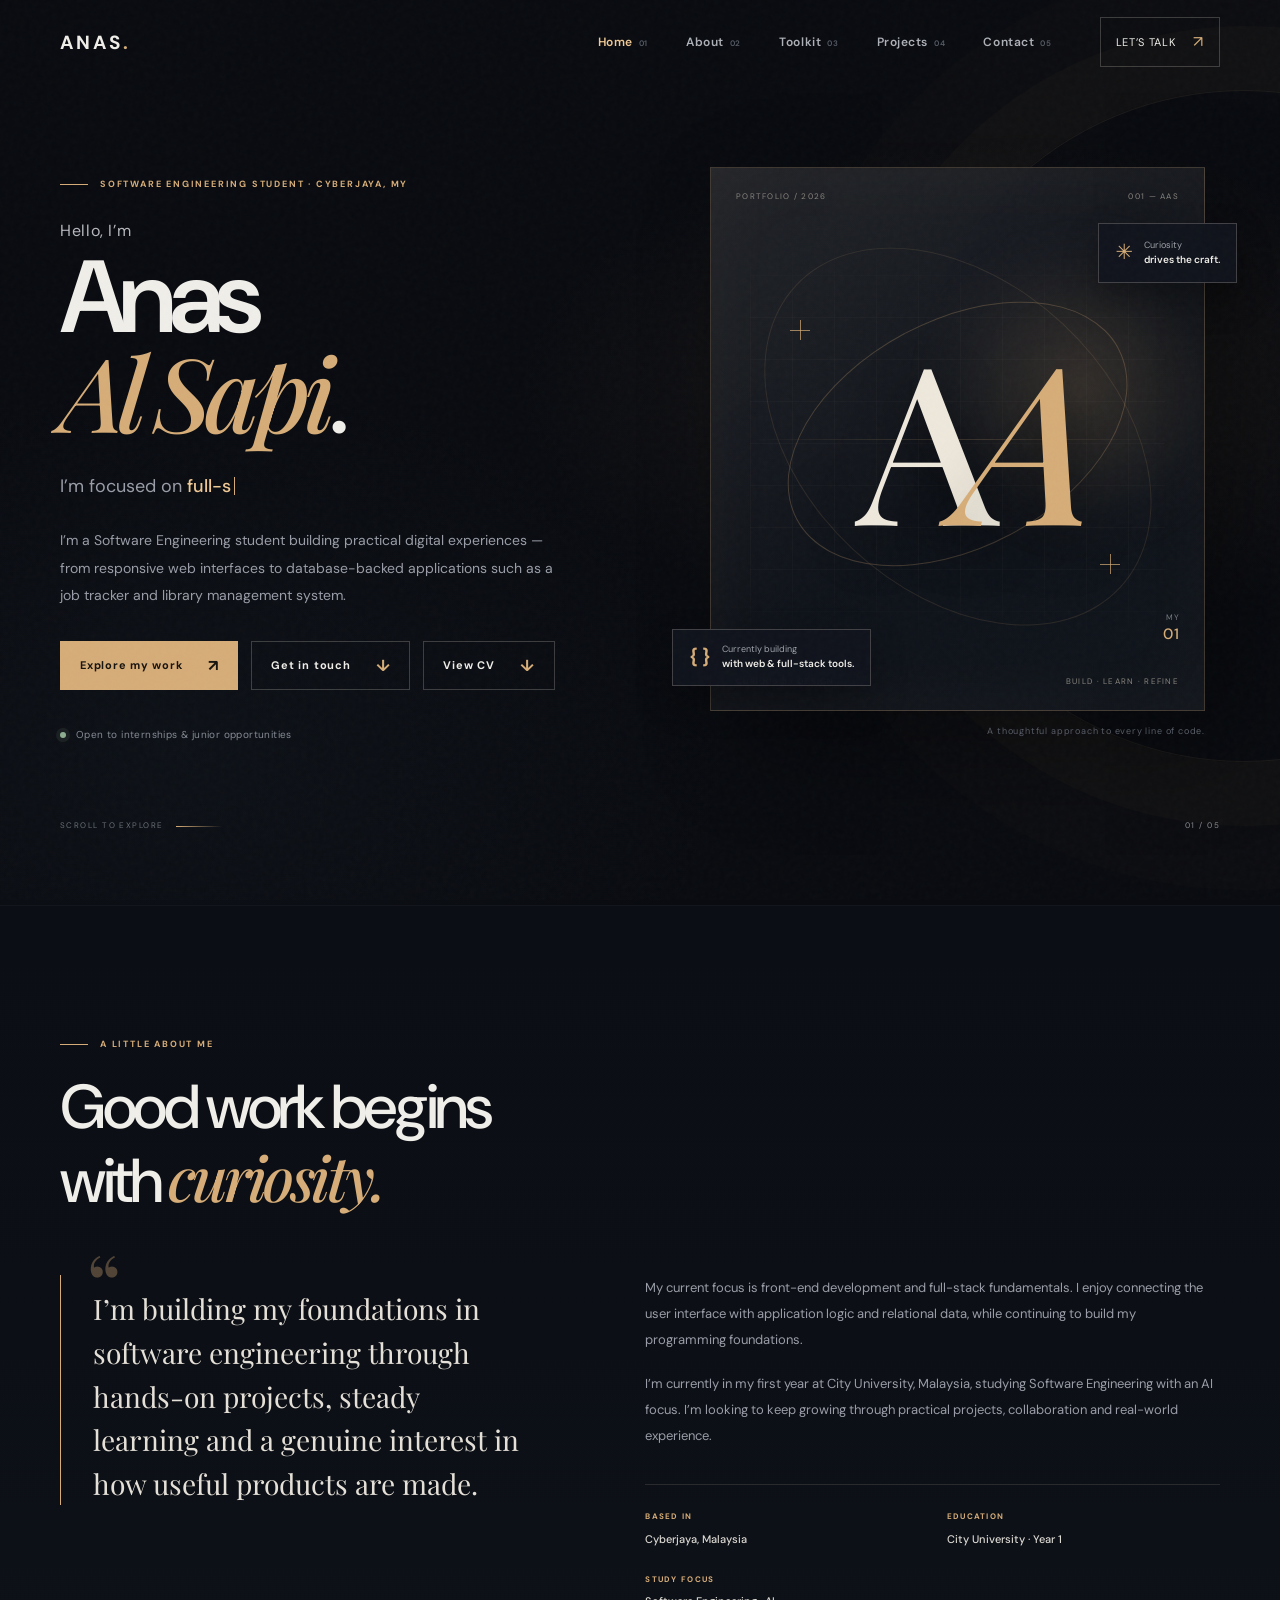
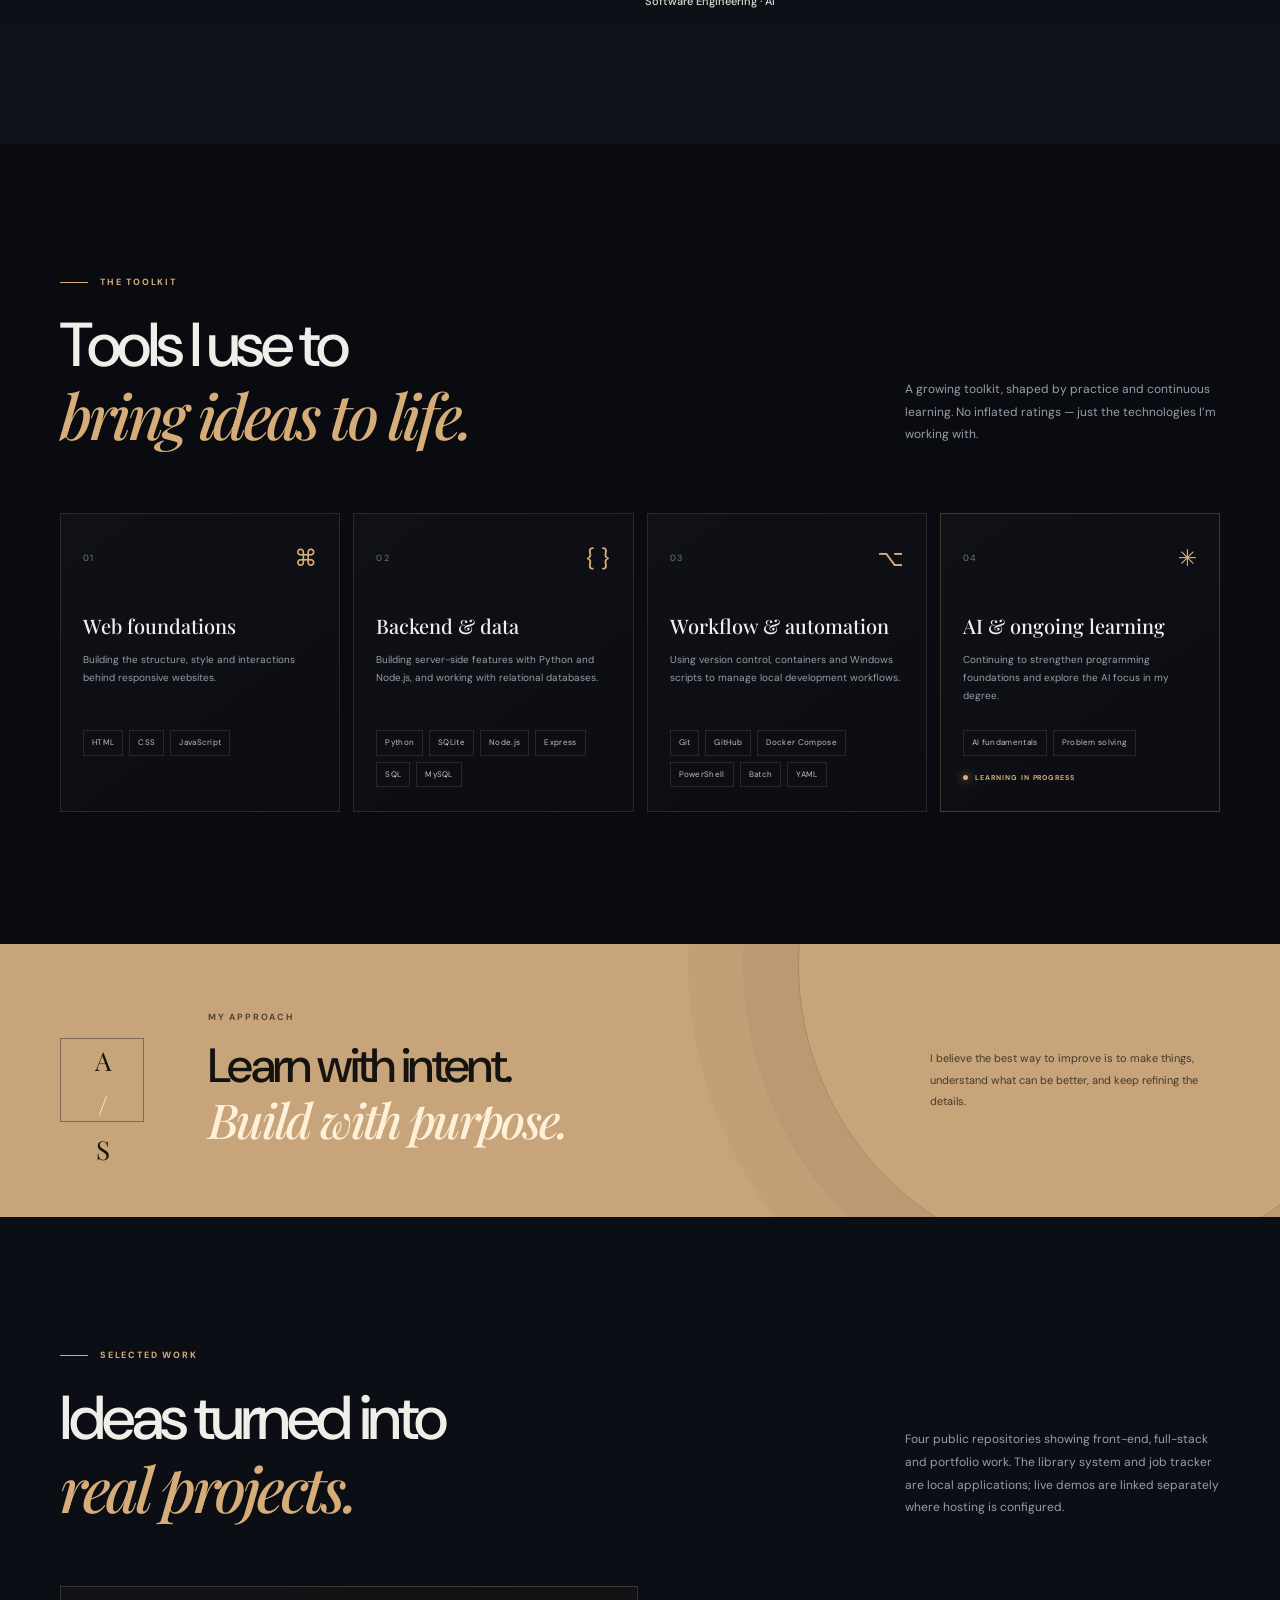
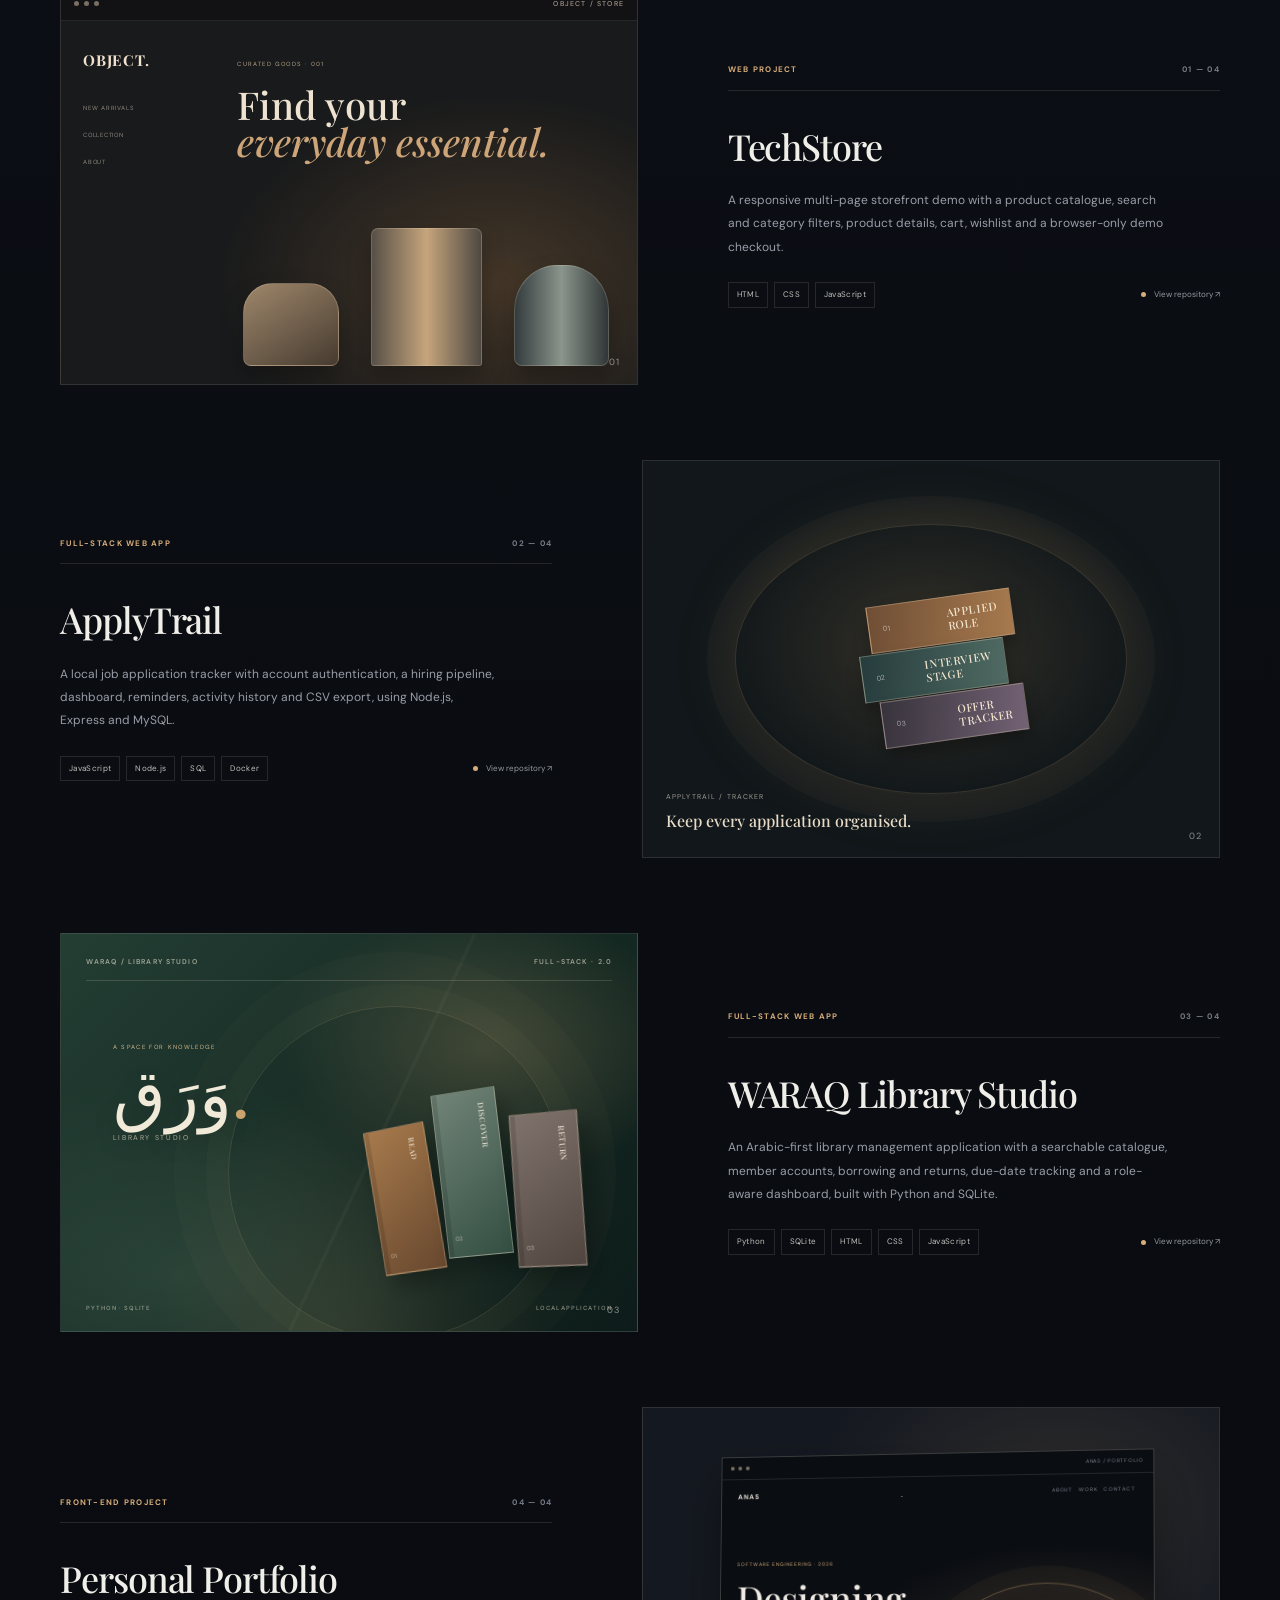
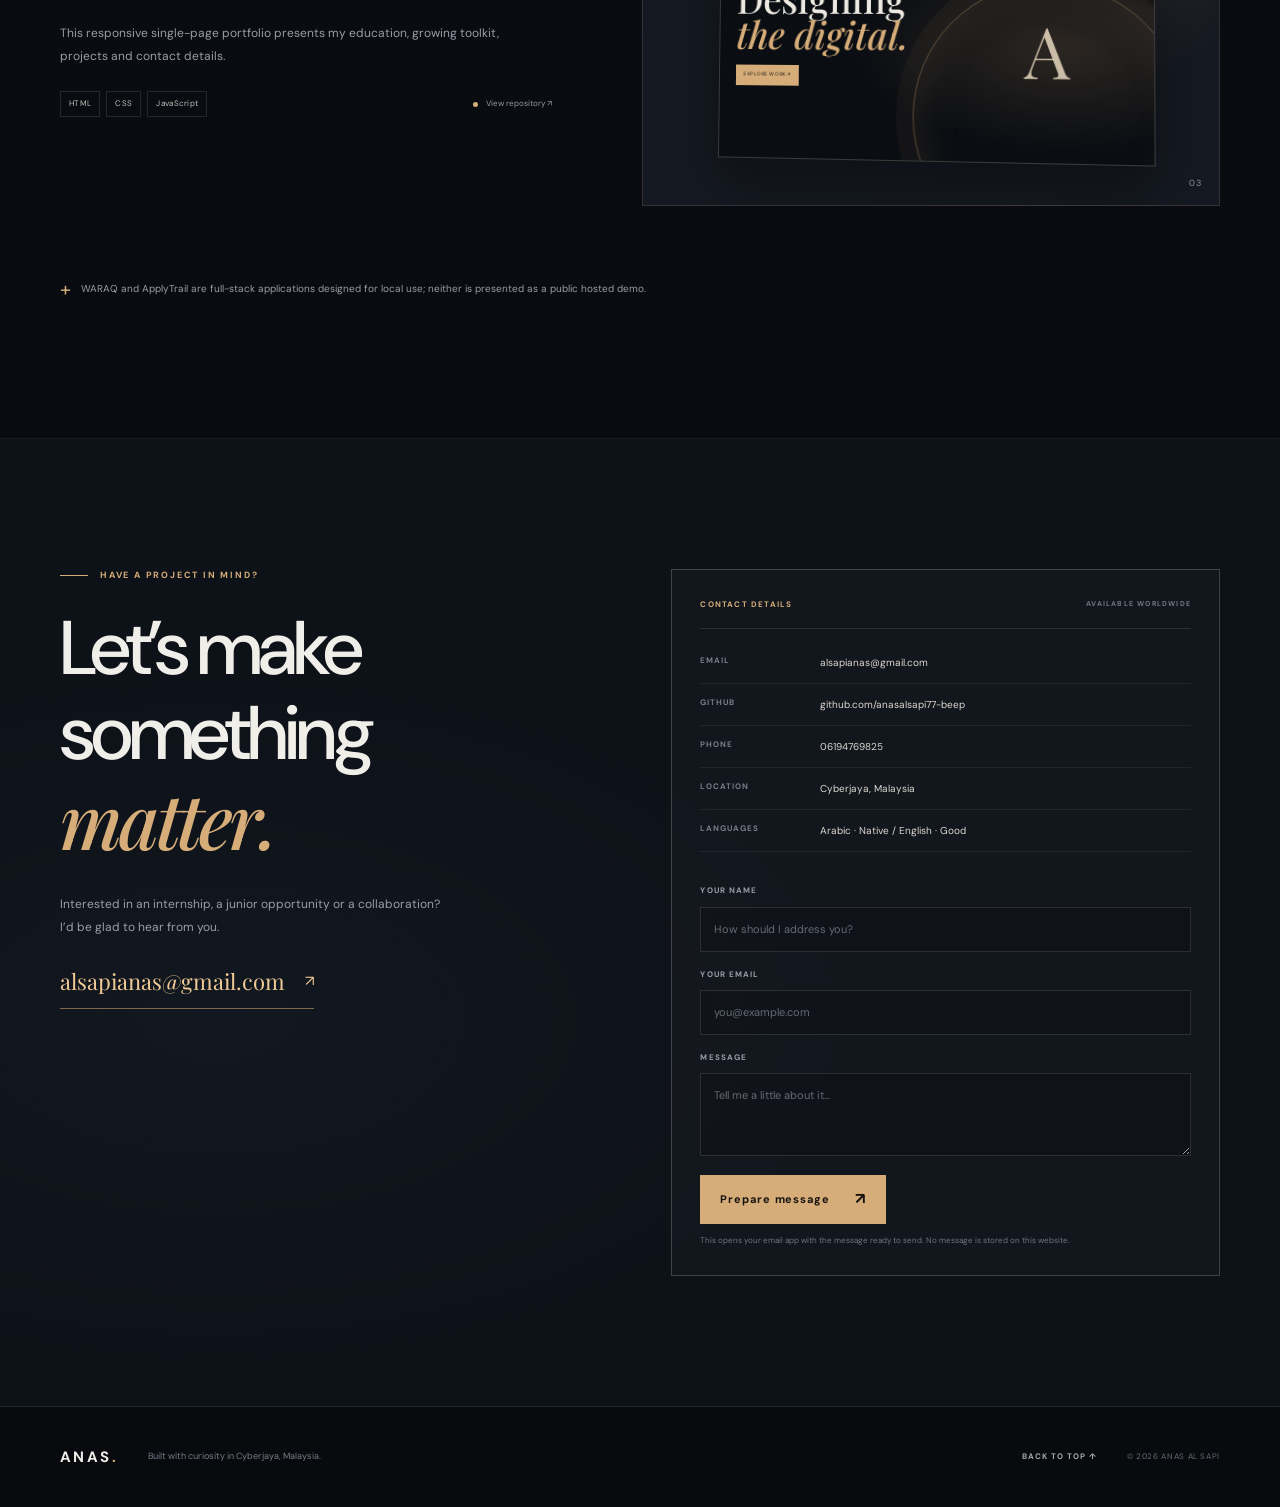
==== commit 5444434f: "Link portfolio CV button to updated resume" ====
--- a/index.html
+++ b/index.html
@@ -52,7 +52,7 @@
           <div class="hero-actions">
             <a class="button button-primary" href="#projects">Explore my work <span aria-hidden="true">↗</span></a>
             <a class="button button-quiet" href="#contact">Get in touch <span aria-hidden="true">↓</span></a>
-            <a class="button button-quiet" href="Anas_Al_Sapi_CV.pdf" download>Download CV <span aria-hidden="true">↓</span></a>
+            <a class="button button-quiet" href="CV.md" target="_blank" rel="noopener">View CV <span aria-hidden="true">↓</span></a>
           </div>
           <div class="hero-meta">
             <span class="meta-dot"></span>
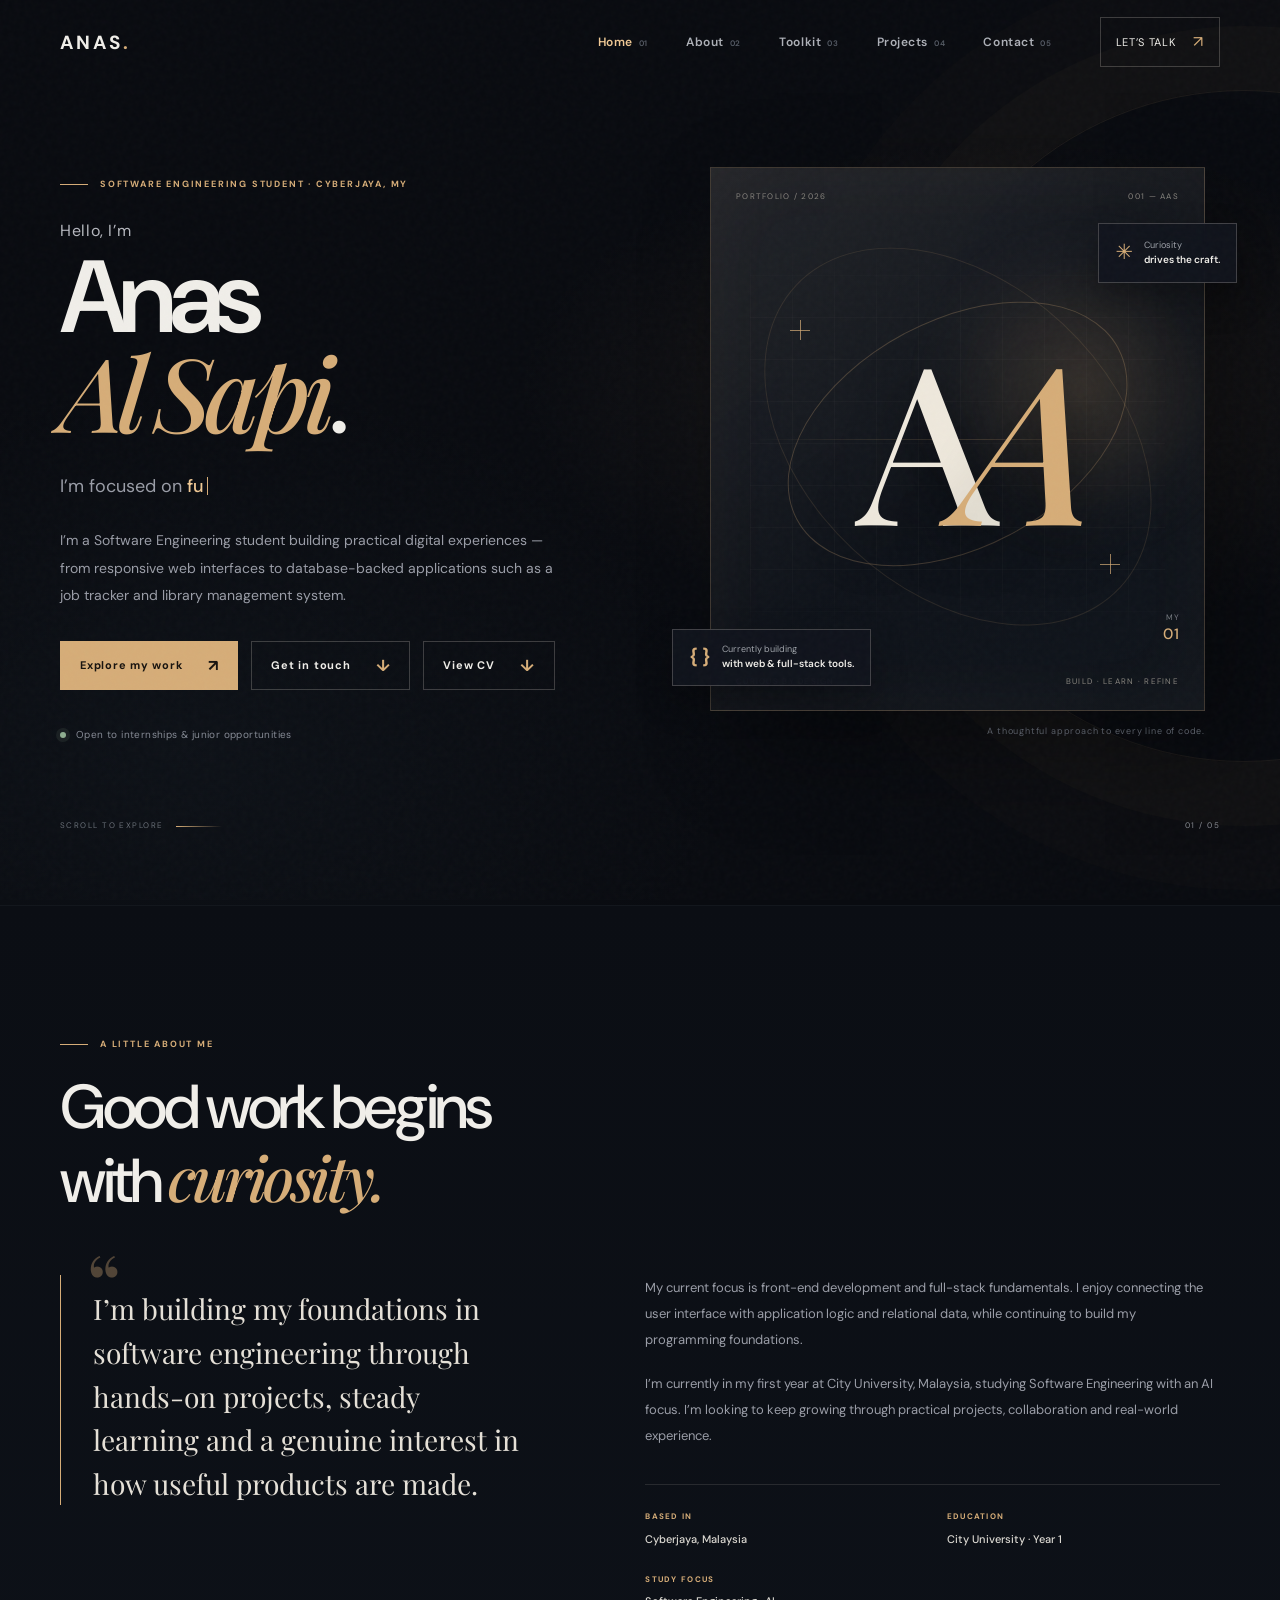
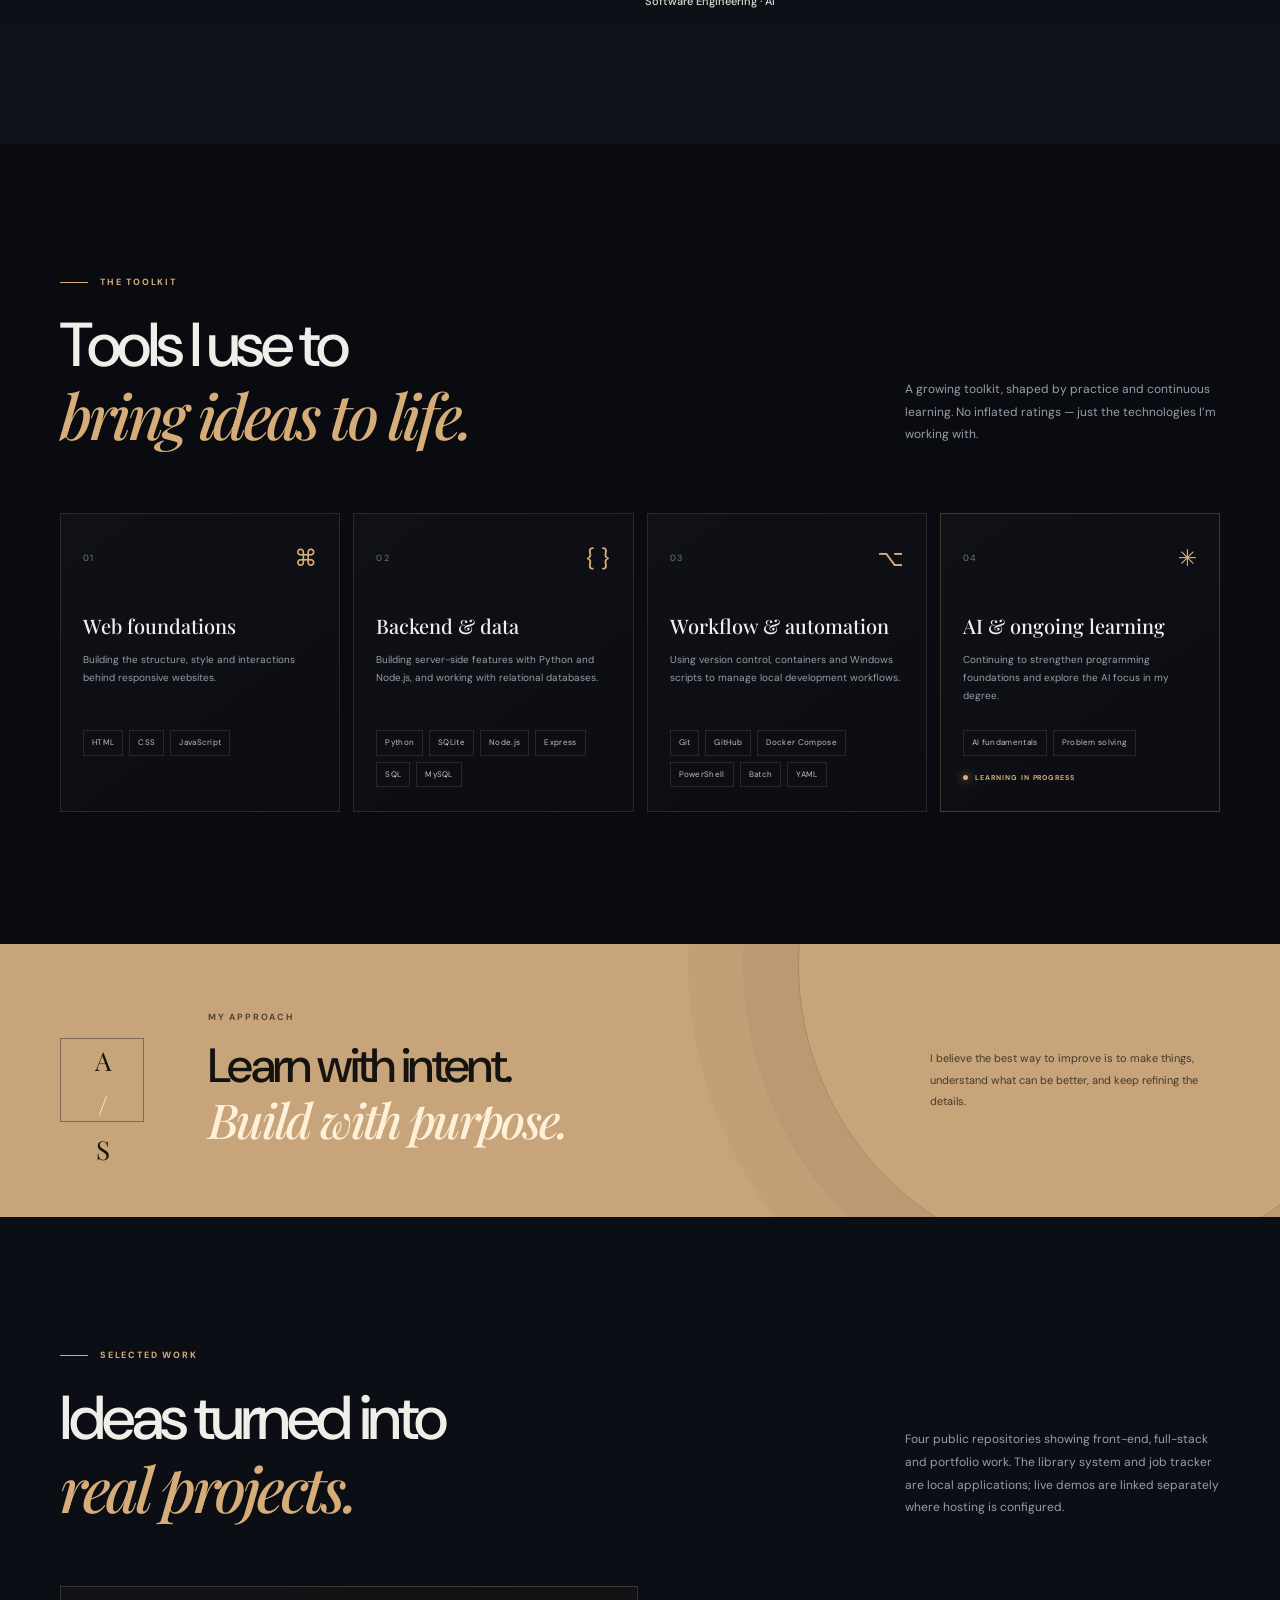
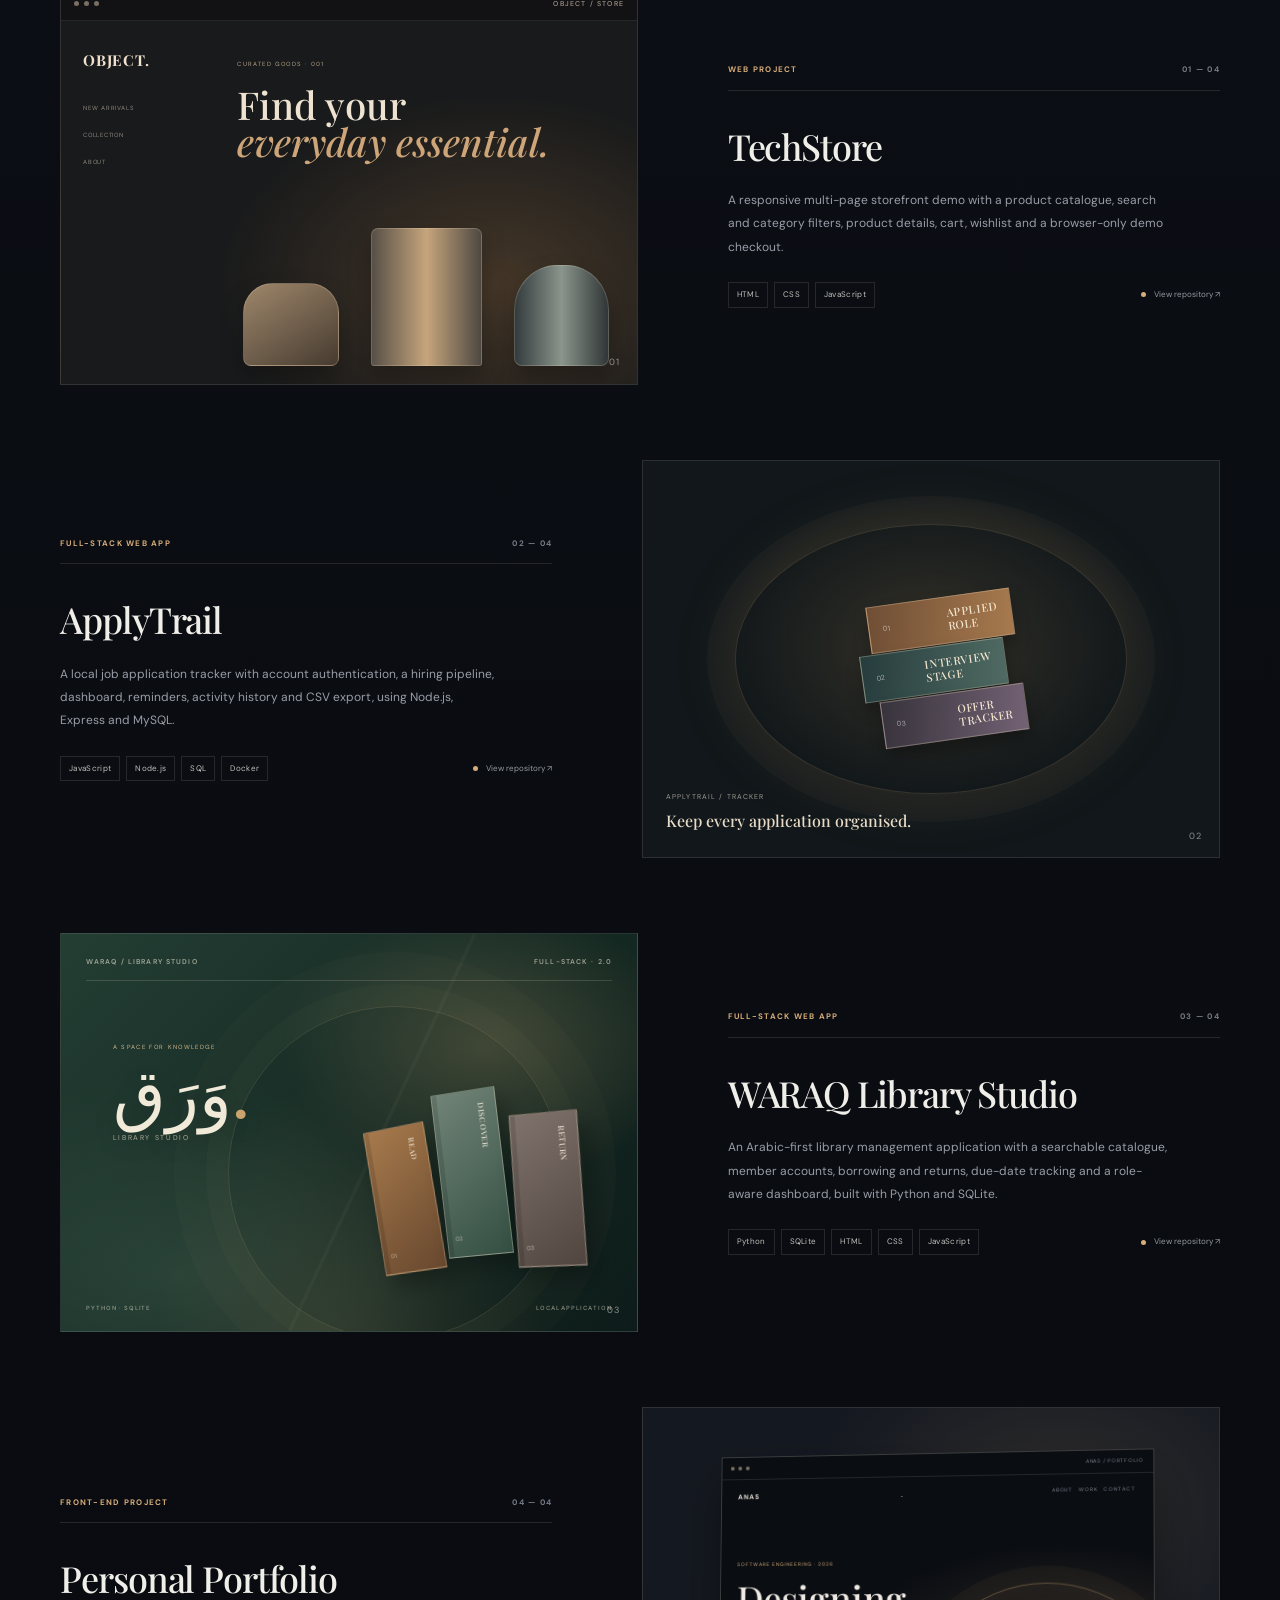
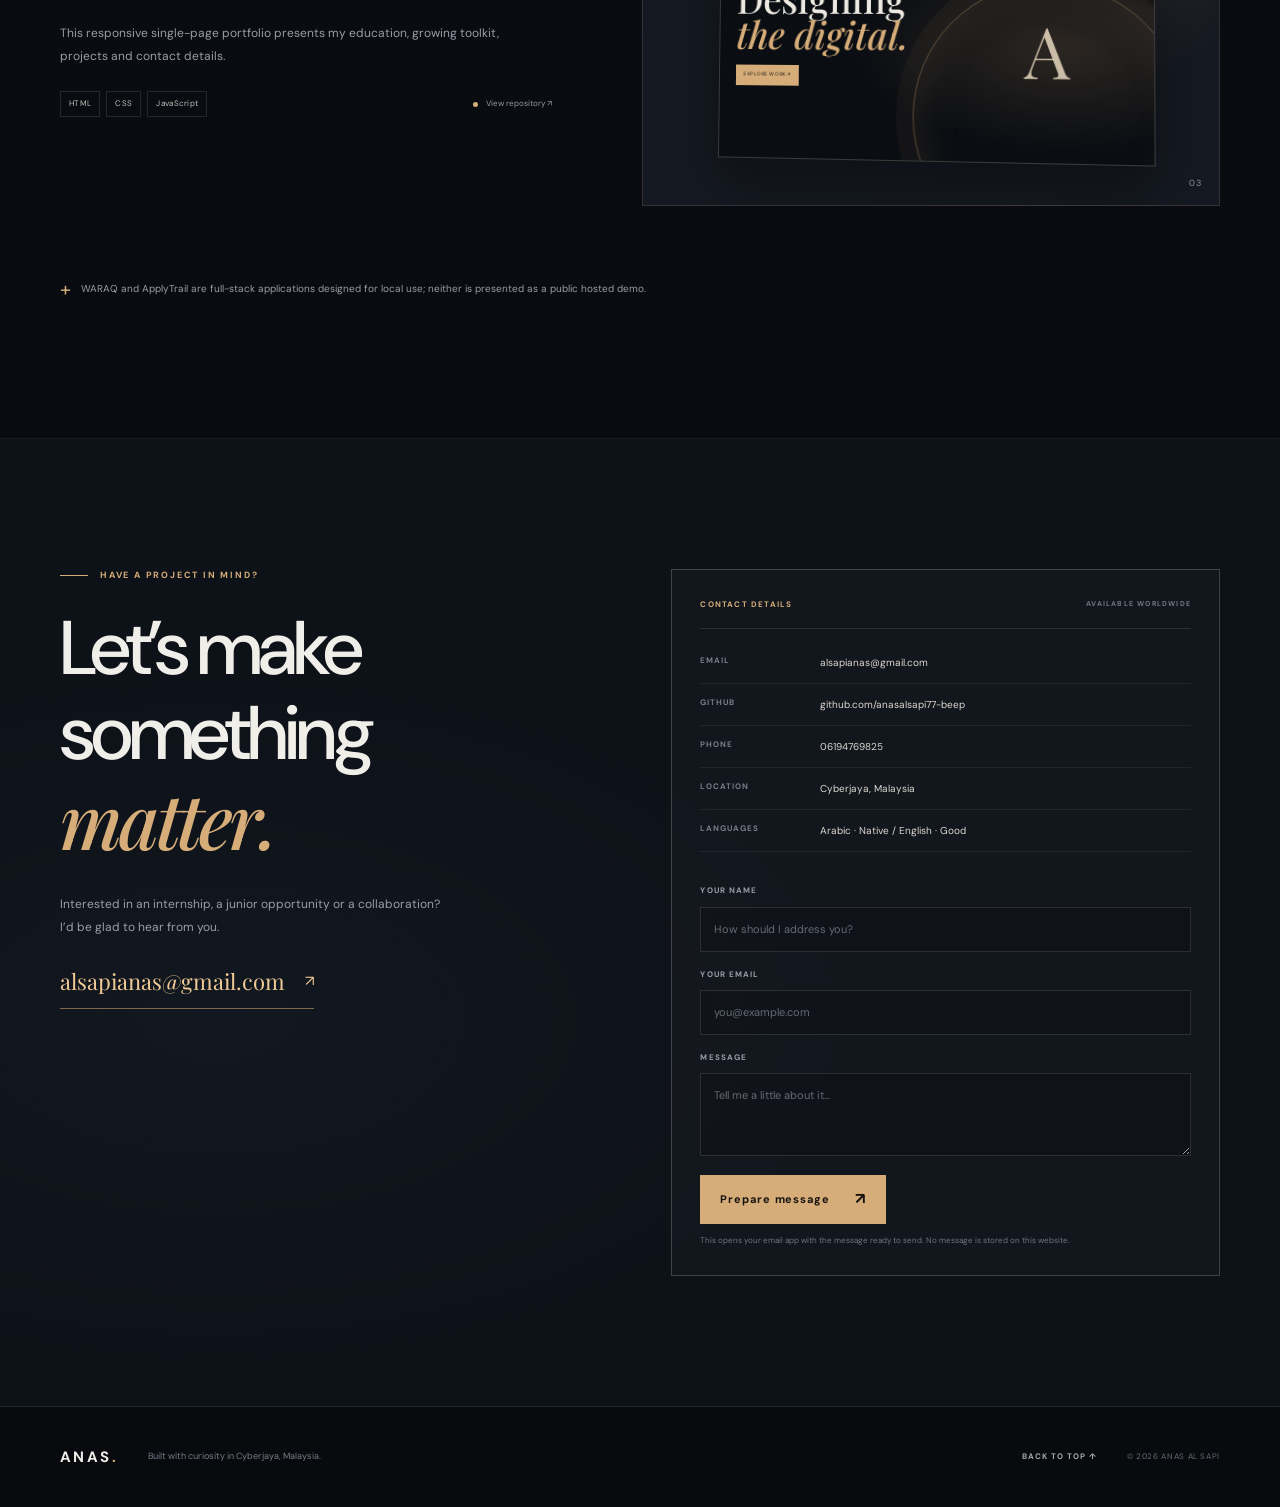
==== commit 383df027: "Link portfolio CV button to rendered GitHub CV" ====
--- a/index.html
+++ b/index.html
@@ -52,7 +52,7 @@
           <div class="hero-actions">
             <a class="button button-primary" href="#projects">Explore my work <span aria-hidden="true">↗</span></a>
             <a class="button button-quiet" href="#contact">Get in touch <span aria-hidden="true">↓</span></a>
-            <a class="button button-quiet" href="CV.md" target="_blank" rel="noopener">View CV <span aria-hidden="true">↓</span></a>
+            <a class="button button-quiet" href="https://github.com/anasalsapi77-beep/Anas_Portfolio/blob/main/CV.md" target="_blank" rel="noopener">View CV <span aria-hidden="true">↓</span></a>
           </div>
           <div class="hero-meta">
             <span class="meta-dot"></span>
